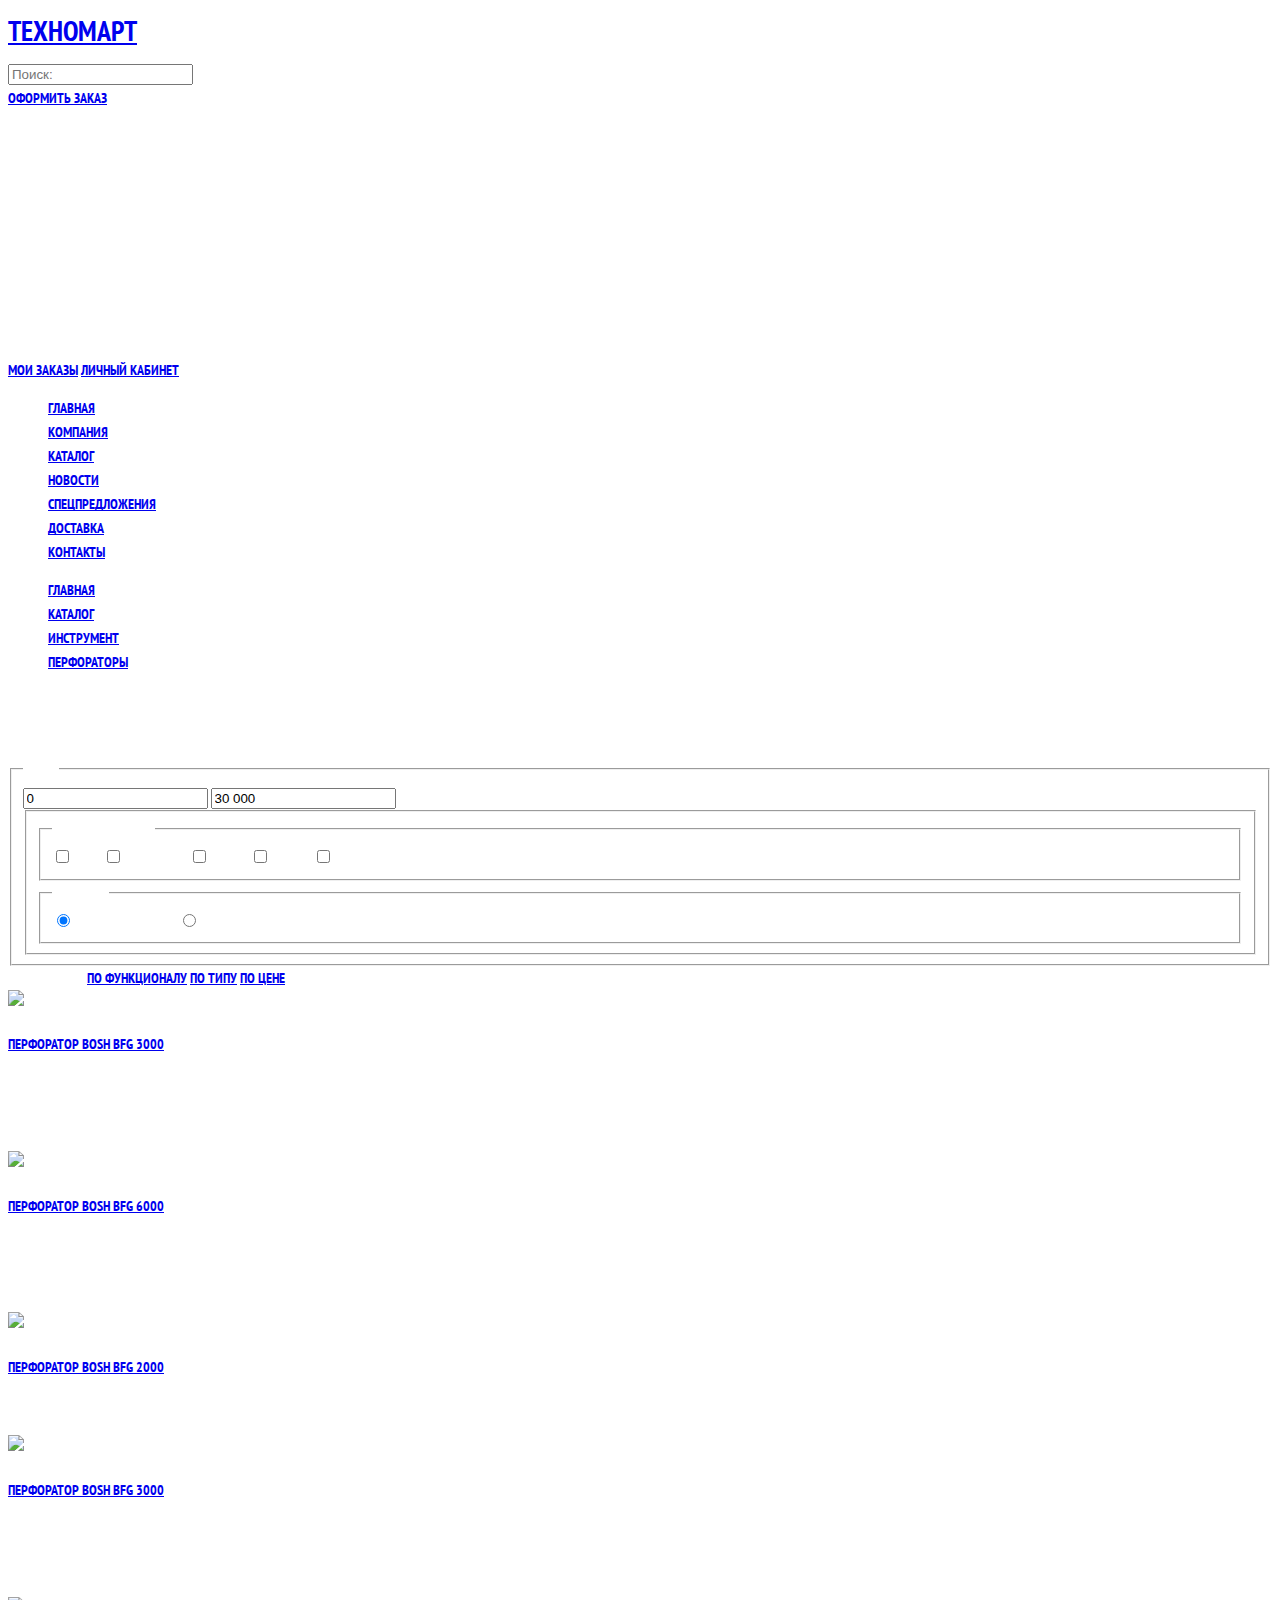
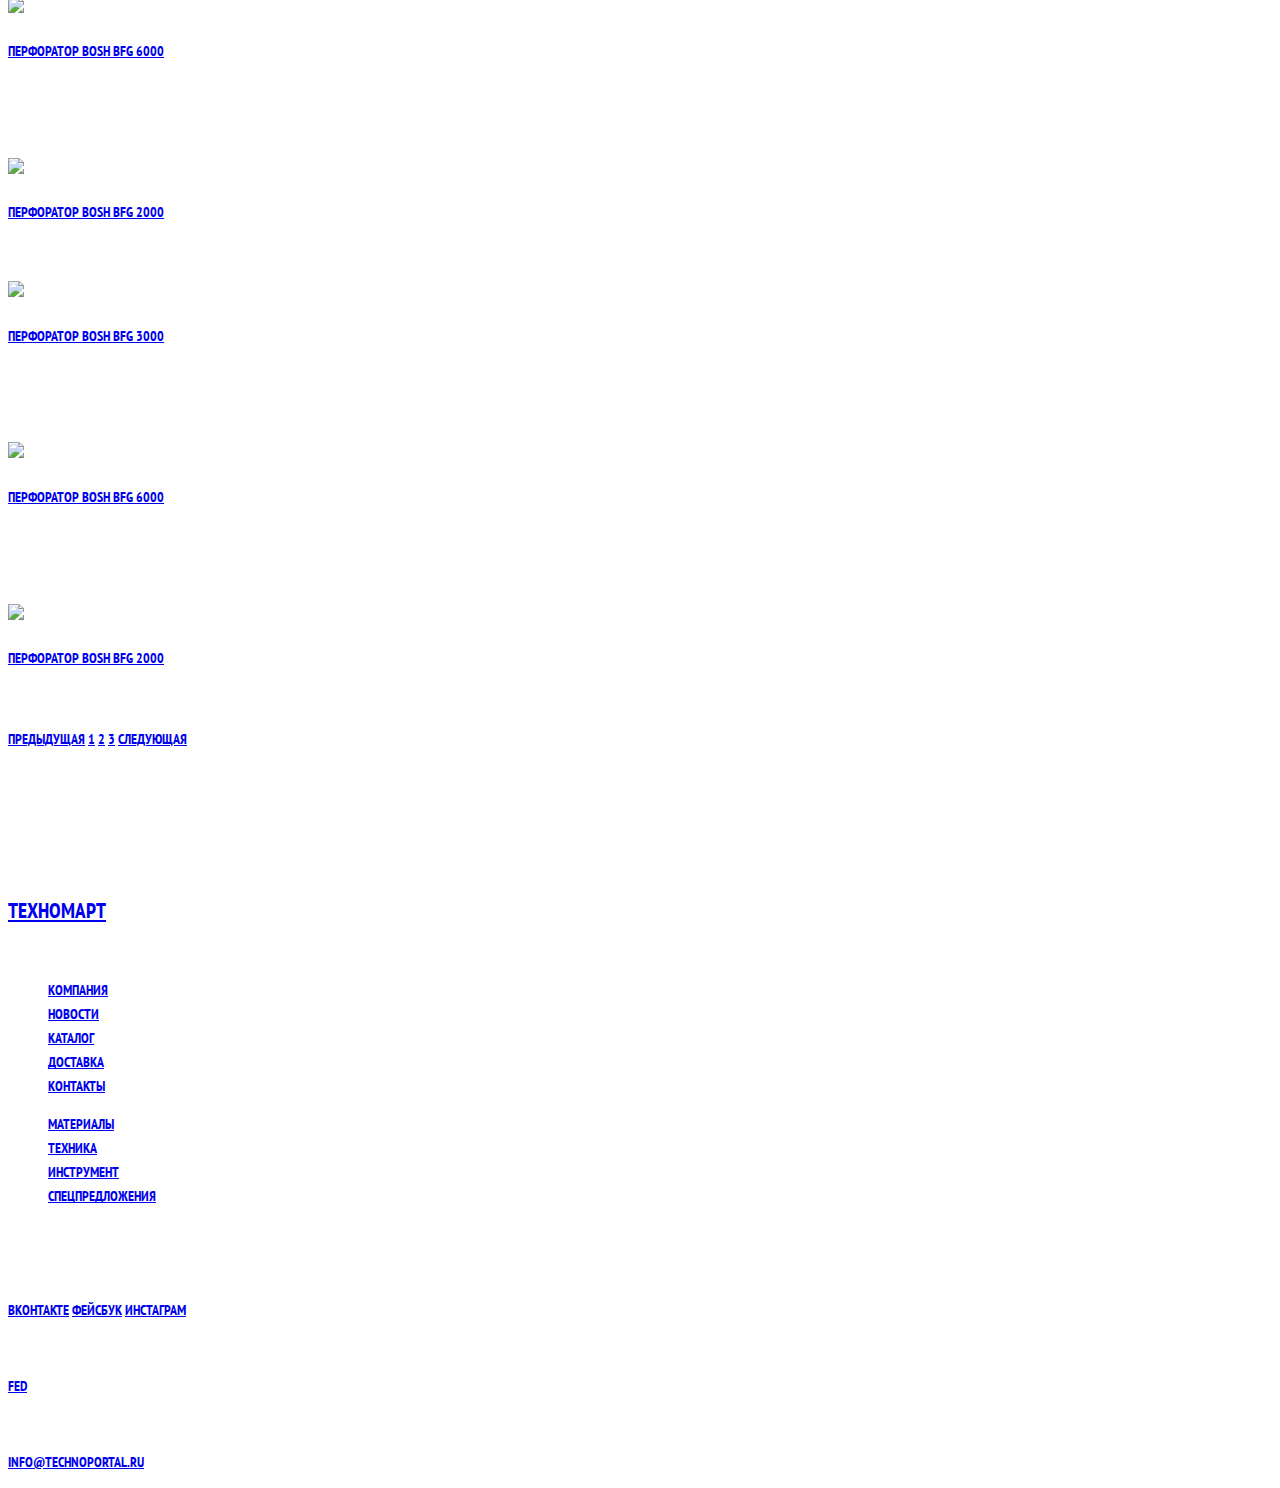
==== catalog.html @ 88693969 "личный проект" ====
<!DOCTYPE html>
<html lang="ru">
  <head>
    <meta charset="utf-8">
    <title>HTML Academy: Техномарт</title>
    <link rel="stylesheet" 
     href="https://fonts.googleapis.com/css?family=PT+Sans+Narrow:400,700&amp;subset=latin,cyrillic">
     <link rel="stylesheet" href="../css/style.css">
  </head>
  <body>
   <section class="action-menu">
           <div class="layout-wrapper clearfix">
       	       <h1 class="btn-technomart"><a href="index.html">Техномарт</a></h1>
               <form method="post" class="search" action="#" name="search">
                   <input type="text" placeholder="Поиск:" name="search-item" id="search-item"><label></label>
               </form>  
               <a class="order" href="#">Оформить заказ</a>  
               <p class="user-panel busket">Корзина:
                  <span class="number">0</span>
               </p>          
               <p class="user-panel bookmark">Закладки:
                  <span class="number">0</span>
               </p>
            </div>
   </section>
  <header class="top-header">
            <div class="layout-center-wrapper">
                <div class="action-contact-description clearfix">
                  <h2 class="description">Интернет-магазин строительных материалов и инструментов для ремонта</h2>
                    <div class="contact">
                        <p class="contact-tel">+7 (495) 555-05-55</p>
                        <p class="contact-adress">Москва, ул. Строителей, д.15</p>
                    </div>
                        <div class="user-panel-block">
                            <p class="account-menu-user-panel">Равшан Джамшутович<a href="#" class="account-menu-exit"></a></p>
                            <div class="account-menu-user-links">
                                <a href="#">Мои заказы</a>
                                <span class="point"></span>
                                <a href="#">Личный кабинет</a>
                            </div>
                        </div>                    
                </div>
                <nav class="main-menu">
                    <ul>
                        <li><a href="index.html">Главная</a></li>
                        <li><a href="#">Компания</a></li>
                        <li><a href="catalog.html">Каталог</a></li>
                        <li><a href="#">Новости</a></li>
                        <li><a href="#">Спецпредложения</a></li>
                        <li><a href="#">Доставка</a></li>
                        <li><a href="#">Контакты</a></li>
                    </ul>
                </nav>
            </div>
        </header>

<section class="catalog">
            <div class="layout-center-wrapper clearfix">
                <div class="page-title">
                   <ul class="breadcrumbs">
                        <li><a href="index.html">Главная</a></li>
                        <li><a href="catalog.html">Каталог</a></li>
                        <li><a href="#">Инструмент</a></li>
                        <li><a href="#">Перфораторы</a></li>
                    </ul> 
                    <h2 class="popular-title">Перфораторы</h2>
                </div>
            <div class="content clearfix">
                <div class="filter">
                <div class="filter-title">Фильтр:</div>
                <fieldset class="range-filter">
                            <legend>Цена:</legend>
                            <div class="checkbox-visible">
                                <div class="range-controls">
                                    <div class="scale">
                                        <div style="width:152px;" class="bar"></div>
                                    </div>
                                    <div class="toggle min-toggle"></div>
                                    <div class="toggle max-toggle"></div>
                                </div>
                                <div class="price-controls">
                                    <input class="min-price" type="text" value="0">
                                    <input class="max-price" type="text" value="30 000">
                                </div>
                            </div>
                <fieldset>
                <form method="post" class="form-filter" action="#" name="filter">
                            <fieldset class="range-filter">
                                <legend>Производители:</legend>
                                <div class="checkbox-visible">
                                    <input type="checkbox" class="checkbox" value="bosh" name="bosh" id="bosh"><label for="bosh">bosh</label>
                                    <input type="checkbox" class="checkbox" value="интерскол" name="interskol" id="interskol"><label for="interskol">интерскол</label>
                                    <input type="checkbox" class="checkbox" value="makita" name="makita" id="makita"><label for="makita">makita</label>
                                    <input type="checkbox" class="checkbox" value="dewalt" name="dewalt" id="dewalt"><label for="dewalt">dewalt</label>
                                    <input type="checkbox" class="checkbox" value="hitachi" name="hitachi" id="hitachi"><label for="hitachi">hitachi</label>
                                </div>
                            </fieldset>
                            <fieldset>
                                <legend>Питание:</legend>
                                <div class="checkbox-visible">
                                    <input type="radio" class="radio" value="аккумуляторные" name="power" id="battery" checked=""><label for="battery">аккумуляторные</label>
                                    <input type="radio" class="radio" value="сетевые" name="power" id="electric"><label for="electric">сетевые</label>
                                </div>
                            </fieldset>
                        </form>
                </div>

                <div class="sellers catalog-sellers">
                        <div class="catalog-sellers-title">сортировка: 
                            <a class="sort-down" href="#"></a>
                            <a class="sort-up sort-active" href="#"></a>
                            <a class="sort-type functional" href="#">по функционалу</a>
                            <a class="sort-type type" href="#">по типу</a>
                            <a class="sort-type price sort-type-action" href="#">по цене</a>
                        </div>
                        <div class="sellers">
                            <div class="sellers-item new">                                
                                <div class="item-foto">
                                    <img src="#" alt="Перфоратор BOSH BFG 3000" width="127" height="112">
                                </div>
                                <h4 class="item-title"><a href="#">Перфоратор BOSH BFG 3000</a></h4>
                                <p class="item-price item-price-old">22 500 р.</p>
                                <p class="item-price item-price-new">15 500 р.</p>
                            </div>
                            <div class="sellers-item">
                                <div class="item-foto">
                                    <img src="#" alt="Перфоратор BOSH BFG 6000" width="144" height="128">
                                </div>
                                <h4 class="item-title"><a href="#">Перфоратор BOSH BFG 6000</a></h4>
                                <p class="item-price item-price-old">30 500 р.</p>
                                <p class="item-price item-price-new">25 500 р.</p>
                            </div>
                            <div class="sellers-item">
                                <div class="item-foto">
                                    <img src="#" alt="Перфоратор BOSH BFG 2000" width="127" height="112">
                                </div>
                                <h4 class="item-title"><a href="#">Перфоратор BOSH BFG 2000</a></h4>
                                <p class="item-price item-price-old"></p>
                                <p class="item-price item-price-new">12 500 р.</p>
                            </div>
                            <div class="sellers-item">
                                <div class="item-foto">
                                    <img src="#" alt="Перфоратор BOSH BFG 3000" width="127" height="112">
                                </div>
                                <h4 class="item-title"><a href="#">Перфоратор BOSH BFG 3000</a></h4>
                                <p class="item-price item-price-old">22 500 р.</p>
                                <p class="item-price item-price-new">15 500 р.</p>
                            </div>
                            <div class="sellers-item new">
                                <div class="item-foto">
                                    <img src="#" alt="Перфоратор BOSH BFG 6000" width="144" height="128">
                                </div>
                                <h4 class="item-title"><a href="#">Перфоратор BOSH BFG 6000</a></h4>
                                <p class="item-price item-price-old">30 500 р.</p>
                                <p class="item-price item-price-new">25 500 р.</p>
                            </div>
                            <div class="sellers-item">
                                <div class="item-foto">
                                    <img src="#" alt="Перфоратор BOSH BFG 2000" width="127" height="112">
                                </div>
                                <h4 class="item-title"><a href="#">Перфоратор BOSH BFG 2000</a></h4>
                                <p class="item-price item-price-old"></p>
                                <p class="item-price item-price-new">12 500 р.</p>
                            </div>    
                            <div class="sellers-item">
                                <div class="item-foto">
                                    <img src="#" alt="Перфоратор BOSH BFG 3000" width="127" height="112">
                                </div>
                                <h4 class="item-title"><a href="#">Перфоратор BOSH BFG 3000</a></h4>
                                <p class="item-price item-price-old">22 500 р.</p>
                                <p class="item-price item-price-new">15 500 р.</p>
                            </div>
                            <div class="sellers-item">
                                <div class="item-foto">
                                    <img src="#" alt="Перфоратор BOSH BFG 6000" width="144" height="128">
                                </div>
                                <h4 class="item-title"><a href="#">Перфоратор BOSH BFG 6000</a></h4>
                                <p class="item-price item-price-old">30 500 р.</p>
                                <p class="item-price item-price-new">25 500 р.</p>
                            </div>
                            <div class="sellers-item new">
                                <div class="item-foto">
                                    <img src="#" alt="Перфоратор BOSH BFG 2000" width="127" height="112">
                                </div>
                                <h4 class="item-title"><a href="#">Перфоратор BOSH BFG 2000</a></h4>
                                <p class="item-price item-price-old"></p>
                                <p class="item-price item-price-new">12 500 р.</p>
                            </div>
                        </div>
                        <div class="paginator">
                            <a class="paginator-prev" href="#prev">Предыдущая</a>
                            <a href="#" class="current">1</a>
                            <a href="#">2</a>
                            <a href="#">3</a>
                            <a class="paginator-next" href="#next">Следующая</a>
                        </div>
                    </div>
                </div>
              </div>
      </section>                        
<section class="goods-description">
            <div class="layout-center-wrapper">
                <h2>Пара слов о перфораторах</h2>
                <p>Перфоратор — универсальный строительный инструмент. Предназначен для сверления и долбления отверстий в кирпиче, бетоне и камне. Существуют электромеханические и пневматические перфораторы. Современные модели могут выполнять функции дрели, шуруповерта и отбойного молотка. В ассортиментном ряду есть выбор «трехрежимников»: в одном устройстве будут совмещены отбойный молоток и ударная дрель.</p>
            </div>
        </section>
<section class="secondary-menu">
            <div class="layout-center-wrapper clearfix">
                <div class="contact">
                    <h2 class="btn-technomart"><a href="index.html">Техномарт</a></h2>
                    <p>г. Москва, ул. Строителей, 15 +7 (495) 555-05-55</p>
                </div>
                <nav class="menu-row">
                    <ul class="menu-row-top">
                        <li><a href="#">Компания</a></li>
                        <li><a href="#">Новости</a></li>
                        <li><a href="#">Каталог</a></li>
                        <li><a href="#">Доставка</a></li>
                        <li><a href="#">Контакты</a></li>
                    </ul>
                    <ul class="menu-row-bottom">
                        <li><a href="#">Материалы</a></li>
                        <li><a href="#">Техника</a></li>
                        <li><a href="#">Инструмент</a></li>
                        <li><a href="#">Спецпредложения</a></li>
                    </ul>
                </nav>
            </div>
        </section>
 <footer class="footer">
            <div class="layout-center-wrapper clearfix">
                <div class="copyright-left">
                    <p>2010-2013 Компания "Техномарт"</p>
                    <p>Все права защищены</p>
                </div>
                <div class="copyright-left social-button">
                    <a class="social-btn social-btn-vk" href="#">Вконтакте</a>
                    <a class="social-btn social-btn-fb" href="#">Фейсбук</a>
                    <a class="social-btn social-btn-inst" href="#">Инстаграм</a>
                </div>
                <div class="copyright-right">
                    <p>Дизайн сайта</p>
                    <p><a href="#">FED</a></p>
                </div>
                <div class="copyright-right">
                    <p>Обратная связь:</p>
                    <p><a href="mailto:info@technomart.ru">info@technoportal.ru</a></p>
                </div>
            </div>
        </footer>
         </body>
</html>
---- css/style.css ----
body {
	min-width: 960px;

	font-weight: 700;
	font-size: 14px;
	line-height: 24px;
	font-family: "PT Sans Narrow", "Arial", sans-serif;
	color: #ffffff;
	text-transform: uppercase;

	background: #000000 url("../img/white-background.png") ;

}
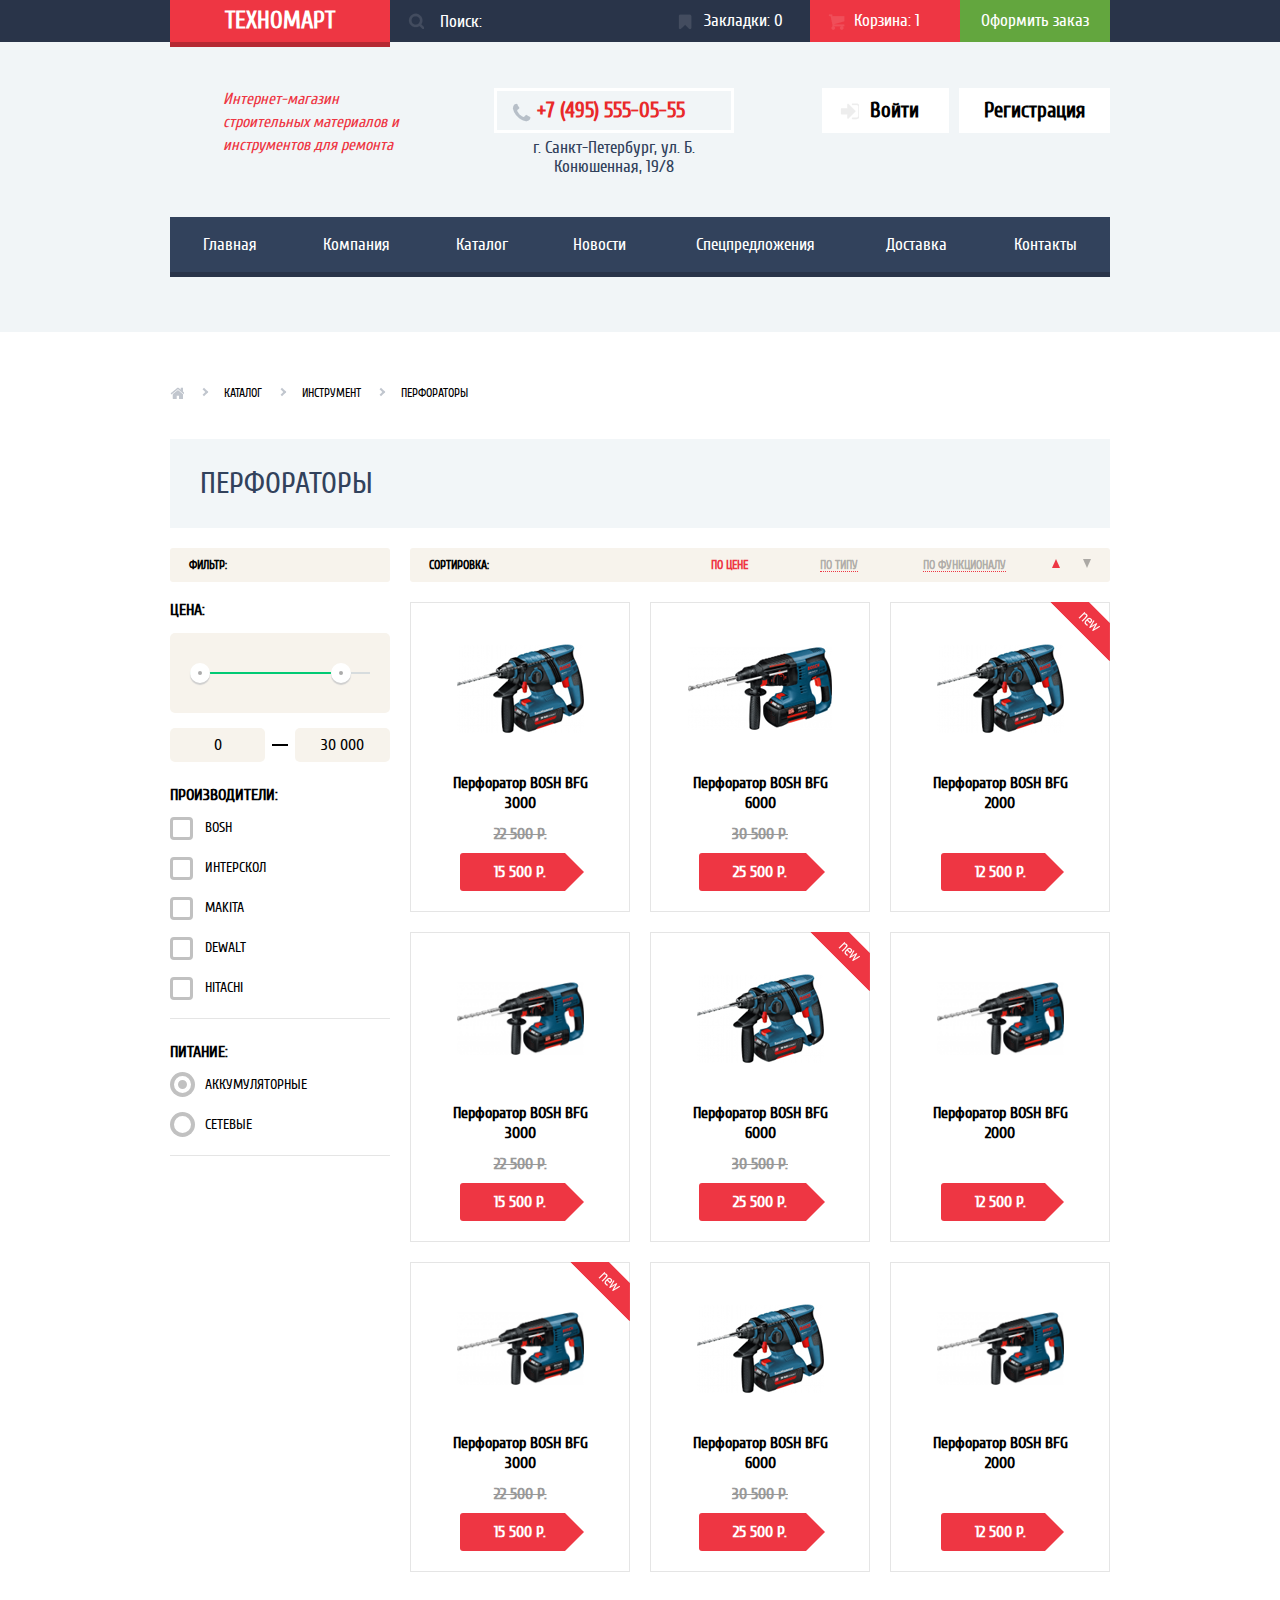
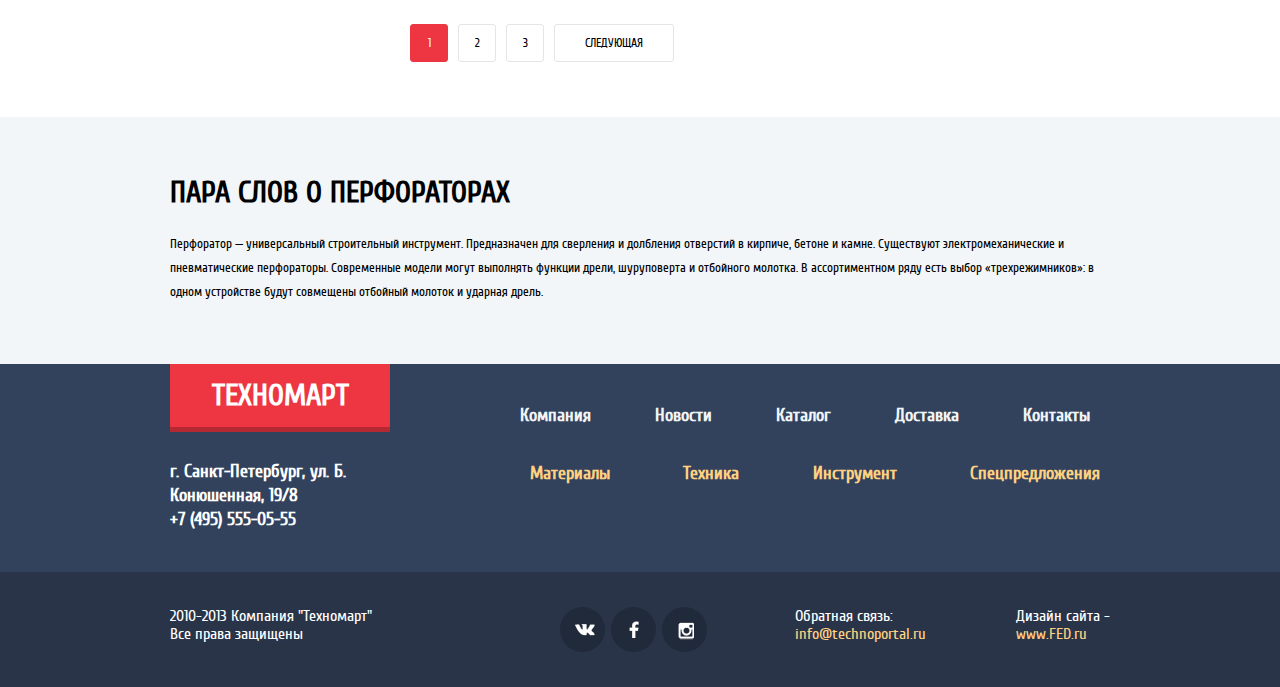
==== commit 387f10f9: "личный проект готов" ====
--- a/catalog.html
+++ b/catalog.html
@@ -5,18 +5,19 @@
     <title>HTML Academy: Техномарт</title>
     <link rel="stylesheet" 
      href="https://fonts.googleapis.com/css?family=PT+Sans+Narrow:400,700&amp;subset=latin,cyrillic">
-     <link rel="stylesheet" href="../css/style.css">
+     <link rel="stylesheet" href="fonts/stylesheet.css">
+     <link rel="stylesheet" href="css/style.css">
   </head>
   <body>
    <section class="action-menu">
-           <div class="layout-wrapper clearfix">
+           <div class="layout-center-wrapper clearfix">
        	       <h1 class="btn-technomart"><a href="index.html">Техномарт</a></h1>
                <form method="post" class="search" action="#" name="search">
                    <input type="text" placeholder="Поиск:" name="search-item" id="search-item"><label></label>
                </form>  
                <a class="order" href="#">Оформить заказ</a>  
-               <p class="user-panel busket">Корзина:
-                  <span class="number">0</span>
+               <p class="user-panel busket active">Корзина:
+                  <span class="number">1</span>
                </p>          
                <p class="user-panel bookmark">Закладки:
                   <span class="number">0</span>
@@ -29,16 +30,22 @@
                   <h2 class="description">Интернет-магазин строительных материалов и инструментов для ремонта</h2>
                     <div class="contact">
                         <p class="contact-tel">+7 (495) 555-05-55</p>
-                        <p class="contact-adress">Москва, ул. Строителей, д.15</p>
+                        <p class="contact-adress">г. Санкт-Петербург, ул. Б. Конюшенная, 19/8</p>
                     </div>
-                        <div class="user-panel-block">
+                        <div class="account-menu">
+                        <div class="enter-registr">
+                            <a class="account-menu-enter" href="#">Войти</a>
+                            <a class="account-menu-registration" href="#">Регистрация</a>
+                        </div>
+                        <div class="user-panel-block account-no-visible">
                             <p class="account-menu-user-panel">Равшан Джамшутович<a href="#" class="account-menu-exit"></a></p>
                             <div class="account-menu-user-links">
                                 <a href="#">Мои заказы</a>
                                 <span class="point"></span>
                                 <a href="#">Личный кабинет</a>
                             </div>
-                        </div>                    
+                        </div>                     
+                    </div>                    
                 </div>
                 <nav class="main-menu">
                     <ul>
@@ -69,7 +76,7 @@
                 <div class="filter">
                 <div class="filter-title">Фильтр:</div>
                 <fieldset class="range-filter">
-                            <legend>Цена:</legend>
+                            <div class="set">Цена:</div>
                             <div class="checkbox-visible">
                                 <div class="range-controls">
                                     <div class="scale">
@@ -86,7 +93,7 @@
                 <fieldset>
                 <form method="post" class="form-filter" action="#" name="filter">
                             <fieldset class="range-filter">
-                                <legend>Производители:</legend>
+                                <div class="set">Производители:</div>
                                 <div class="checkbox-visible">
                                     <input type="checkbox" class="checkbox" value="bosh" name="bosh" id="bosh"><label for="bosh">bosh</label>
                                     <input type="checkbox" class="checkbox" value="интерскол" name="interskol" id="interskol"><label for="interskol">интерскол</label>
@@ -96,7 +103,7 @@
                                 </div>
                             </fieldset>
                             <fieldset>
-                                <legend>Питание:</legend>
+                                <div class="set">Питание:</div>
                                 <div class="checkbox-visible">
                                     <input type="radio" class="radio" value="аккумуляторные" name="power" id="battery" checked=""><label for="battery">аккумуляторные</label>
                                     <input type="radio" class="radio" value="сетевые" name="power" id="electric"><label for="electric">сетевые</label>
@@ -114,73 +121,109 @@
                             <a class="sort-type price sort-type-action" href="#">по цене</a>
                         </div>
                         <div class="sellers">
-                            <div class="sellers-item new">                                
-                                <div class="item-foto">
-                                    <img src="#" alt="Перфоратор BOSH BFG 3000" width="127" height="112">
+                            <div class="sellers-item"> 
+                                <div class="actions">
+                                <a class="actions-buy">купить</a>
+                                <a class="actions-bookmark">в закладки</a>
+                                </div>                               
+                                <div class="item-foto">
+                                <img src="img/snippet3.png" alt="Перфоратор BOSH BFG 3000" width="127" height="112">
                                 </div>
                                 <h4 class="item-title"><a href="#">Перфоратор BOSH BFG 3000</a></h4>
                                 <p class="item-price item-price-old">22 500 р.</p>
                                 <p class="item-price item-price-new">15 500 р.</p>
                             </div>
                             <div class="sellers-item">
-                                <div class="item-foto">
-                                    <img src="#" alt="Перфоратор BOSH BFG 6000" width="144" height="128">
+                                <div class="actions">
+                                <a class="actions-buy">купить</a>
+                                <a class="actions-bookmark">в закладки</a>
+                                </div>
+                                <div class="item-foto">
+                                <img src="img/snippet2.png" alt="Перфоратор BOSH BFG 6000" width="144" height="128">
                                 </div>
                                 <h4 class="item-title"><a href="#">Перфоратор BOSH BFG 6000</a></h4>
                                 <p class="item-price item-price-old">30 500 р.</p>
                                 <p class="item-price item-price-new">25 500 р.</p>
                             </div>
-                            <div class="sellers-item">
-                                <div class="item-foto">
-                                    <img src="#" alt="Перфоратор BOSH BFG 2000" width="127" height="112">
+                            <div class="sellers-item new">
+                                <div class="actions">
+                                <a class="actions-buy">купить</a>
+                                <a class="actions-bookmark">в закладки</a>
+                                </div>
+                                <div class="item-foto">
+                                <img src="img/snippet3.png" alt="Перфоратор BOSH BFG 2000" width="127" height="112">
                                 </div>
                                 <h4 class="item-title"><a href="#">Перфоратор BOSH BFG 2000</a></h4>
                                 <p class="item-price item-price-old"></p>
                                 <p class="item-price item-price-new">12 500 р.</p>
                             </div>
                             <div class="sellers-item">
-                                <div class="item-foto">
-                                    <img src="#" alt="Перфоратор BOSH BFG 3000" width="127" height="112">
+                                <div class="actions">
+                                <a class="actions-buy">купить</a>
+                                <a class="actions-bookmark">в закладки</a>
+                                </div>
+                                <div class="item-foto">
+                                <img src="img/snippet2.png" alt="Перфоратор BOSH BFG 3000" width="127" height="112">
                                 </div>
                                 <h4 class="item-title"><a href="#">Перфоратор BOSH BFG 3000</a></h4>
                                 <p class="item-price item-price-old">22 500 р.</p>
                                 <p class="item-price item-price-new">15 500 р.</p>
                             </div>
                             <div class="sellers-item new">
-                                <div class="item-foto">
-                                    <img src="#" alt="Перфоратор BOSH BFG 6000" width="144" height="128">
+                                <div class="actions">
+                                <a class="actions-buy">купить</a>
+                                <a class="actions-bookmark">в закладки</a>
+                                </div>
+                                <div class="item-foto">
+                                <img src="img/snippet3.png" alt="Перфоратор BOSH BFG 6000" width="127" height="112">
                                 </div>
                                 <h4 class="item-title"><a href="#">Перфоратор BOSH BFG 6000</a></h4>
                                 <p class="item-price item-price-old">30 500 р.</p>
                                 <p class="item-price item-price-new">25 500 р.</p>
                             </div>
                             <div class="sellers-item">
-                                <div class="item-foto">
-                                    <img src="#" alt="Перфоратор BOSH BFG 2000" width="127" height="112">
+                                <div class="actions">
+                                <a class="actions-buy">купить</a>
+                                <a class="actions-bookmark">в закладки</a>
+                                </div>
+                                <div class="item-foto">
+                                <img src="img/snippet2.png" alt="Перфоратор BOSH BFG 2000" width="127" height="112">
                                 </div>
                                 <h4 class="item-title"><a href="#">Перфоратор BOSH BFG 2000</a></h4>
                                 <p class="item-price item-price-old"></p>
                                 <p class="item-price item-price-new">12 500 р.</p>
                             </div>    
-                            <div class="sellers-item">
-                                <div class="item-foto">
-                                    <img src="#" alt="Перфоратор BOSH BFG 3000" width="127" height="112">
+                            <div class="sellers-item new">
+                                <div class="actions">
+                                <a class="actions-buy">купить</a>
+                                <a class="actions-bookmark">в закладки</a>
+                                </div>
+                                <div class="item-foto">
+                                <img src="img/snippet2.png" alt="Перфоратор BOSH BFG 3000" width="127" height="112">
                                 </div>
                                 <h4 class="item-title"><a href="#">Перфоратор BOSH BFG 3000</a></h4>
                                 <p class="item-price item-price-old">22 500 р.</p>
                                 <p class="item-price item-price-new">15 500 р.</p>
                             </div>
                             <div class="sellers-item">
-                                <div class="item-foto">
-                                    <img src="#" alt="Перфоратор BOSH BFG 6000" width="144" height="128">
+                                <div class="actions">
+                                <a class="actions-buy">купить</a>
+                                <a class="actions-bookmark">в закладки</a>
+                                </div>
+                                <div class="item-foto">
+                                <img src="img/snippet3.png" alt="Перфоратор BOSH BFG 6000" width="127" height="112">
                                 </div>
                                 <h4 class="item-title"><a href="#">Перфоратор BOSH BFG 6000</a></h4>
                                 <p class="item-price item-price-old">30 500 р.</p>
                                 <p class="item-price item-price-new">25 500 р.</p>
                             </div>
-                            <div class="sellers-item new">
-                                <div class="item-foto">
-                                    <img src="#" alt="Перфоратор BOSH BFG 2000" width="127" height="112">
+                            <div class="sellers-item">
+                                <div class="actions">
+                                <a class="actions-buy">купить</a>
+                                <a class="actions-bookmark">в закладки</a>
+                                </div>
+                                <div class="item-foto">
+                                <img src="img/snippet2.png" alt="Перфоратор BOSH BFG 2000" width="127" height="112">
                                 </div>
                                 <h4 class="item-title"><a href="#">Перфоратор BOSH BFG 2000</a></h4>
                                 <p class="item-price item-price-old"></p>
@@ -208,13 +251,13 @@
             <div class="layout-center-wrapper clearfix">
                 <div class="contact">
                     <h2 class="btn-technomart"><a href="index.html">Техномарт</a></h2>
-                    <p>г. Москва, ул. Строителей, 15 +7 (495) 555-05-55</p>
+                    <p>г. Санкт-Петербург, ул. Б. Конюшенная, 19/8<br> +7 (495) 555-05-55</p>
                 </div>
                 <nav class="menu-row">
                     <ul class="menu-row-top">
                         <li><a href="#">Компания</a></li>
                         <li><a href="#">Новости</a></li>
-                        <li><a href="#">Каталог</a></li>
+                        <li><a href="catalog.html">Каталог</a></li>
                         <li><a href="#">Доставка</a></li>
                         <li><a href="#">Контакты</a></li>
                     </ul>
@@ -227,20 +270,20 @@
                 </nav>
             </div>
         </section>
- <footer class="footer">
+<footer class="footer">
             <div class="layout-center-wrapper clearfix">
                 <div class="copyright-left">
                     <p>2010-2013 Компания "Техномарт"</p>
                     <p>Все права защищены</p>
                 </div>
                 <div class="copyright-left social-button">
-                    <a class="social-btn social-btn-vk" href="#">Вконтакте</a>
-                    <a class="social-btn social-btn-fb" href="#">Фейсбук</a>
-                    <a class="social-btn social-btn-inst" href="#">Инстаграм</a>
+                    <a href="https://vk.com/dozera" class="btn-social btn-social-vk"></a>
+                    <a href="https://www.facebook.com/Dmitriy.Fedonin" class="btn-social btn-social-fb"></a>
+                    <a href="https://www.instagram.com/fed_black/" class="btn-social btn-social-inst"></a>
                 </div>
                 <div class="copyright-right">
-                    <p>Дизайн сайта</p>
-                    <p><a href="#">FED</a></p>
+                    <p>Дизайн сайта -</p>
+                    <p><a href="https://vk.com/dozera">www.FED.ru</a></p>
                 </div>
                 <div class="copyright-right">
                     <p>Обратная связь:</p>
@@ -248,5 +291,24 @@
                 </div>
             </div>
         </footer>
-         </body>
+        <script>
+        var enterBlock = document.querySelector(".enter-registr");
+        var link = document.querySelector(".account-menu-enter");
+        var userPanel = document.querySelector(".user-panel-block");
+        var close = userPanel.querySelector(".account-menu-exit");
+
+        link.addEventListener("click", function(event){
+          event.preventDefault();
+          enterBlock.classList.add("account-no-visible");
+          userPanel.classList.remove("account-no-visible");
+        });
+
+        close.addEventListener("click", function(event){
+          event.preventDefault();
+          enterBlock.classList.remove("account-no-visible");
+          userPanel.classList.add("account-no-visible");
+        });
+        
+        </script>
+    </body>
 </html>--- a/fonts/stylesheet.css
+++ b/fonts/stylesheet.css
@@ -0,0 +1,60 @@
+/* Generated by Font Squirrel (http://www.fontsquirrel.com) on November 14, 2015 */
+
+
+
+@font-face {
+    font-family: 'cuprumbold';
+    src: url('cuprum-bold-webfont.eot');
+    src: url('cuprum-bold-webfont.eot?#iefix') format('embedded-opentype'),
+         url('cuprum-bold-webfont.woff2') format('woff2'),
+         url('cuprum-bold-webfont.woff') format('woff'),
+         url('cuprum-bold-webfont.ttf') format('truetype');
+    font-weight: normal;
+    font-style: normal;
+
+}
+
+
+
+
+@font-face {
+    font-family: 'cuprumbold_italic';
+    src: url('cuprum-bolditalic-webfont.eot');
+    src: url('cuprum-bolditalic-webfont.eot?#iefix') format('embedded-opentype'),
+         url('cuprum-bolditalic-webfont.woff2') format('woff2'),
+         url('cuprum-bolditalic-webfont.woff') format('woff'),
+         url('cuprum-bolditalic-webfont.ttf') format('truetype');
+    font-weight: normal;
+    font-style: normal;
+
+}
+
+
+
+
+@font-face {
+    font-family: 'cuprumitalic';
+    src: url('cuprum-italic-webfont.eot');
+    src: url('cuprum-italic-webfont.eot?#iefix') format('embedded-opentype'),
+         url('cuprum-italic-webfont.woff2') format('woff2'),
+         url('cuprum-italic-webfont.woff') format('woff'),
+         url('cuprum-italic-webfont.ttf') format('truetype');
+    font-weight: normal;
+    font-style: normal;
+
+}
+
+
+
+
+@font-face {
+    font-family: 'cuprumregular';
+    src: url('cuprum-regular-webfont.eot');
+    src: url('cuprum-regular-webfont.eot?#iefix') format('embedded-opentype'),
+         url('cuprum-regular-webfont.woff2') format('woff2'),
+         url('cuprum-regular-webfont.woff') format('woff'),
+         url('cuprum-regular-webfont.ttf') format('truetype');
+    font-weight: normal;
+    font-style: normal;
+
+}--- a/css/style.css
+++ b/css/style.css
@@ -1,13 +1,1756 @@
+html,body, ul, li, main, footer, header, section, div, p, form, input, label, nav, h1, h2, h3, h4, h5, h6, fieldset {
+    margin: 0;
+    padding: 0;
+    font-family: 'cuprumregular', sans-serif;
+}
 body {
-	min-width: 960px;
+    min-width: 960px;
 
-	font-weight: 700;
-	font-size: 14px;
-	line-height: 24px;
-	font-family: "PT Sans Narrow", "Arial", sans-serif;
-	color: #ffffff;
-	text-transform: uppercase;
+}
+fieldset {
+    border: none;
+}
+a { text-decoration: none; }
+ul { list-style: none; }
+.point {
+    display: inline-block;
+    height: 4px;
+    width: 4px;
+    margin: 0 0 2px;
+    background: #ffd180;
+    border-radius: 50%;
+}
+.btn {
+    float: right;
+    padding: 12px 0;
+    background: #ee3643;
+    border-radius: 3px;
+    font: 14px/1 "cuprumregular", sans-serif;
+    color: #fff;
+    text-transform: uppercase;
+    text-align: center;
+    cursor: pointer;
+}
+.btn:hover { background: #ca2c37; }
+.btn:active { background: #ba2732; }
+.layout-center-wrapper {
+    width: 940px;
+    margin: 0 auto;
+    padding: 0 10px;
+    position: relative;
+}
+.clearfix::after {
+    content: "";
+    display: table;
+    clear: both;
+}
 
-	background: #000000 url("../img/white-background.png") ;
+ 
 
-}
+.contact-tel::before {
+    content: "";
+    width: 19px;
+    height: 19px;
+    margin: -8px 0 0; 
+    background: url("../img/.icon-phone.png") no-repeat;
+    position: absolute;
+    top: 50%;
+}
+.account-menu-enter::before {
+    content: "";
+    width: 19px;
+    height: 19px;
+    margin: -8px 0 0; 
+    background: url("../img/.icon-login.png") no-repeat;
+    position: absolute;
+    top: 50%;
+}
+.account-menu-user-panel::before {
+    content: "";
+    width: 19px;
+    height: 19px;
+    margin: -8px 0 0; 
+    background: url("../img/.icon-user.png") no-repeat;
+    position: absolute;
+    top: 50%;
+}
+    .action-menu {
+        background: #293449;
+        font: 17px/2.48 'cuprumregular', sans-serif;
+        color: #fff;
+    }
+    .btn-technomart {
+        width: 220px;
+        float: left;
+    }
+    .btn-technomart a {
+        display: block;
+        background: #ee3643;
+        box-shadow: 0 5px 0 0 #b52933;
+        font: 700 24px/1.75 'cuprumregular', sans-serif;
+        color: #fff;
+        text-transform: uppercase;
+        text-align: center;
+    }
+    .contact a {
+        margin: 0 0 33px;
+        font: 700 30px/2.12 'cuprumregular', sans-serif;
+    }
+    .btn-technomart a:hover {
+        background: #ca2c37;
+        box-shadow: 0 5px 0 0 #9a212a;
+    }
+    .btn-technomart a:active {
+        background: #ba2732;
+        box-shadow: 0 5px 0 0 #91242c;
+    }
+    .order {
+        width: 150px;
+        float: right;
+        background: #63a63e;
+        color: #fff;
+        text-align: center;
+    }
+    .order:hover { background: #5fbb2d; }
+    .order:active { background: #518534; }  
+    .user-panel {
+        width: 106px;
+        padding: 0 0 0 44px;
+        float: right;
+        position: relative;
+    }
+    .user-panel.active { background: #ee3643; }
+    .busket:hover, 
+    .bookmark:hover { cursor: pointer; }
+    .busket:active, 
+    .bookmark:active { background: #161d29; }
+    .busket::before,
+    .bookmark::before {
+        content: "";
+        margin: -7px 0 0;
+        position: absolute;
+        left: 18px;
+        top: 50%;
+        opacity: .4;
+    }
+    .busket::before {
+        background: url("../img/.icon-basket.png") no-repeat;
+        height: 18px;
+        width: 18px;
+    }
+    .bookmark::before {
+        background: url("../img/.icon-bookmark.png") no-repeat;
+        height: 19px;
+        width: 17px;
+    }
+    .busket:hover::before, 
+    .bookmark:hover::before { opacity: 1; }
+    .busket:active::before, 
+    .bookmark:active::before { opacity: .3; }
+        .search {
+            float: left;
+            height: 42px;
+            position: relative;
+        }
+        .search input {
+            height: 100%;
+            width: 220px;
+            padding: 0 0 0 50px;
+            background: none;
+            border: none;
+            position: relative;
+            font: 17px/1 'cuprumregular', sans-serif;
+            color: #000;
+            cursor: pointer;
+            z-index: 10;
+        }
+        .search label::before {
+            left: 18px;
+            opacity: .4;
+            z-index: 0;
+        }
+        .search label::before {
+            content: "";
+            width: 16px;
+            height: 16px;
+            margin: -8px 0 0; 
+            background: url("../img/.icon-search.png") no-repeat;
+            position: absolute;
+            top: 50%;
+}
+        .search input:hover~label::before {
+            opacity: 1;
+        }
+        .search input:focus {
+                background: #fff;
+                outline: none;
+                color: #000;
+        }
+        .search input:focus~label::before {
+            background-position: -17px 0;
+            opacity: 1;
+            z-index: 100;
+            cursor: pointer;
+        }
+        .search input::-webkit-input-placeholder { color: #fff; }
+        .search input::-moz-placeholder { color: #fff; }
+        .search input:-moz-placeholder { color: #fff; }
+        .search input:-ms-input-placeholder { color: #fff; }
+        .search input:focus::-webkit-input-placeholder { color:#000; }
+        .search input:focus::-moz-placeholder { color:#000; }
+        .search input:focus:-moz-placeholder { color:#000; }
+        .search input:focus:-ms-input-placeholder { color:#000; }
+    .top-header {
+        padding: 46px 0 60px 0;
+        background: #f1f5f7;
+    }
+    .action-contact-description {
+        margin: 0 0 40px;
+    }
+        .top-header .description {
+            width: 195px;
+            margin: 0 10px 0 0;
+            padding: 0 66px 0 53px;
+            float: left;
+            font: italic normal 16px/1.44 'cuprumregular', sans-serif;
+            color: #ee3643;
+        }
+        .top-header .contact {
+            width: 240px;
+            float: left;
+        }
+        .contact-tel {
+            margin: 0 0 5px;
+            padding: 0 0 0 40px;
+            border: 3px solid #fff;
+            position: relative;
+            font: bold 21px/1.86 'cuprumregular', sans-serif;
+            color: #e9292a;
+        }
+        .contact-tel::before {
+            left: 15px;
+        }
+        .contact-adress {
+            font: 17px/1.13 'cuprumregular', sans-serif;
+            color: #32425c;
+            text-align: center;
+        }
+        .account-menu {
+            max-width: 380px;
+            float: right;
+            font-size: 0;
+        }
+        .account-menu-registration,
+        .account-menu-enter,
+        .account-menu-user-panel {
+            font: bold 21px/2.14 'cuprumregular', sans-serif;
+            color: #000;
+            background: #fff;
+            position: relative;
+        }
+        .account-menu-registration {
+            display: inline-block;
+            margin: 0 0 0 10px;
+            padding: 0 25px;
+        }
+        .account-menu-enter {
+            display: inline-block;
+            padding: 0 30px 0 48px;
+        }
+        .account-menu-enter::before {
+            left: 18px;
+            opacity: .3;
+        }
+        .account-menu-registration:hover, 
+        .account-menu-enter:hover { color: #ee3643; }
+        .account-menu-enter:hover::before { opacity: 1; }
+        .account-menu-registration:active,
+        .account-menu-enter:active { color: rgba(0, 0, 0, 0.3); }
+        .account-menu-enter:active::before { opacity: .3; }
+            .account-menu-user-panel {
+                display: inline-block;
+                padding: 0 48px;
+                margin: 0 0 5px;
+            }
+            .account-menu-user-panel::before {
+                left: 18px;
+            }
+            .account-menu-exit {
+                width: 20px;
+                height: 16px;
+                margin: -8px 0 0;
+                background: url("../img/.icon-login.png") no-repeat;
+                position: absolute;
+                top: 50%;
+                right: 14px;
+                opacity: .3;
+            }
+            .account-menu-exit:hover { opacity: 1; }
+            .account-menu-exit:active,
+            .account-menu-exit:active+span { opacity: .3; }
+            .account-menu-user-links {
+                padding: 0 0 0 20px;
+            }
+            .account-menu-user-links a {
+                background: none;
+                font: 16px/1.13 'cuprumregular', sans-serif;
+                color: #32425c;
+                text-decoration: underline;
+            }
+            .account-menu-user-links a:hover { color: #ee3643; }
+            .account-menu-user-links a:active {
+                color: #32425c;
+                opacity: .3;
+            }
+            .account-menu-user-links .point {
+                margin: 0 15px 2px;
+                background: #32425c;
+            }
+            .user-panel-block {
+                display: block;
+            }
+            .account-no-visible { display: none; }
+            .main-menu ul {
+                display: table;
+                width: 100%;
+                background: #32425c;
+            }
+            .main-menu li {
+                display: table-cell;
+            }
+            .main-menu a {
+                display: block;
+                font: 17px/3.24 'cuprumregular', sans-serif;
+                color: #fff;
+                text-align: center;
+                padding: 0 25px;
+                box-shadow: 0 5px 0 0 #293449;
+            }
+            .main-menu a:hover { background: #293449; }
+            .main-menu a:active {
+                background: #1d2739;
+                box-shadow: 0 5px 0 0 #1d2739;
+                color: rgba(255, 255, 255, 0.3);
+            }
+    .catalog {
+        padding: 55px 0;
+        color: #fff;
+    }
+        .service-name {
+            width: 275px;
+            height: 76px;
+            margin: 0 0 20px 20px;
+            padding: 25px 0 22px 25px;
+            float: right;
+            position: relative;
+        }
+        .new::after {
+            content: "";
+            position: absolute;
+            width: 60px;
+            height: 59px;
+            top: 0;
+            right: 0;
+            background: url("../img/flag-new.png") no-repeat 0;
+            z-index: 1000;
+        }
+        .sellers-item.new::after {
+            top: -1px;
+            right: -1px;
+        }
+    
+            .service-name.technics { background: #cc79d1; }
+            .service-name.technics::before {
+                content: "";
+                margin: -31px 0 0;
+                position: absolute;
+                right: 30px;
+                height: 62px;
+                width: 78px;
+                background-position: 1px 0;
+                background: url("../img/layer-3.png") no-repeat;
+                top: 50%;
+            }
+            .service-name.tool { background: #4aafde; }
+            .service-name.tool::before {
+                content: "";
+                margin: -31px 0 0;
+                position: absolute;
+                right: 30px;
+                height: 61px;
+                width: 75px;
+                background-position: -45px 0;
+                background: url("../img/layer-2.png") no-repeat;
+                top: 50%;
+            }
+            .service-name.materials {
+                background: #f6b22d;
+                margin-left: 0;
+            }
+            .service-name.materials::before {
+                content: "";
+                margin: -31px 0 0;
+                position: absolute;
+                right: 30px;
+                height: 65px;
+                width: 44px;
+                background: url("../img/layer-1.png") no-repeat;
+                top: 50%;
+            }   
+            .service-name.sale { background: #85d179; }
+            .service-name.sale::before {
+                content: "";
+                margin: -31px 0 0;
+                position: absolute;
+                right: 30px;
+                height: 72px;
+                width: 59px;
+                background-position: -200px 0;
+                background: url("../img/layer-4.png") no-repeat;
+                top: 50%;
+            }   
+            .service-name.delivery { background: #f6b22d; }
+            .service-name.delivery::before {
+                content: "";
+                margin: -31px 0 0;
+                position: absolute;
+                right: 30px;
+                height: 63px;
+                width: 78px;
+                background-position: -260px 0;
+                background: url("../img/layer-5.png") no-repeat;
+                top: 50%;
+            }  
+
+
+
+        .slider {
+            width: 620px;
+            height: 266px;
+            float: left;
+            position: relative;
+            overflow: hidden;
+        }
+            .slider input { display: none; }
+            .slider-controls-buttons {
+                width: 160px;
+                height: 10px;
+                margin: 0 0 0 -80px;
+                position: absolute;
+                bottom: 36px;
+                left: 50%;
+                z-index: 1000;
+                text-align: center;
+                font-size: 0;
+            }
+            .slider-controls-buttons label {
+                display: inline-block;
+                width: 6px;
+                height: 6px;
+                margin: 0 5px;
+                background: #fff;
+                border: 2px solid #fff;
+                border-radius: 50%;
+                vertical-align: top;
+                cursor: pointer;
+            }
+            .slider #drill:checked~.slider-controls-buttons label[for="drill"], 
+            .slider #perforator:checked~.slider-controls-buttons label[for="perforator"] { background: #ee3643; }
+            .slider #perforator:checked~.slides { left: -620px; }
+            .slider #drill:checked~.slides { left: 0; }
+            .slider #drill:checked~.slider-controls-arrows label[for="drill"]::after,
+            .slider #perforator:checked~.slider-controls-arrows label[for="perforator"]::after { 
+                opacity: 0;
+                cursor: default;
+            }
+            .slider-controls-arrows {
+                height: 100%;
+                position: relative;
+            }
+                .slider-prev::after, 
+                .slider-next::after {
+                    display: block;
+                    content: "";
+                    height: 25px;
+                    width: 25px;
+                    margin: -15px 0 0;
+                    border-right: 5px solid #fff;
+                    border-bottom: 5px solid #fff;
+                    border-radius: 5px;
+                    position: absolute;
+                    right: 27px;
+                    top: 50%;
+                    z-index: 1000;
+                    -moz-transform: rotate(-45deg);
+                    -ms-transform: rotate(-45deg);
+                    -webkit-transform: rotate(-45deg);
+                    -o-transform: rotate(-45deg);
+                    transform: rotate(-45deg);
+                    cursor: pointer;
+                }
+                .slider-prev::after {
+                    -moz-transform: rotate(135deg);
+                    -ms-transform: rotate(135deg);
+                    -webkit-transform: rotate(135deg);
+                    -o-transform: rotate(135deg);
+                    transform: rotate(135deg);
+                    left: 27px;
+                }
+                .slider-prev:hover::after, 
+                .slider-next:hover::after { box-shadow: 2px 2px 2px 0 #fff; }
+                .slider-prev:active::after, 
+                .slider-next:active::after { 
+                    border-color: #ee3643;
+                    box-shadow: 2px 2px 2px 0 #ee3643;
+                }
+                .slides {
+                    width: 200%;
+                    height: 100%;
+                    position: absolute;
+                    top: 0;
+                    left: 0;
+                }
+                .slide {
+                    float: left;
+                    height: 100%;
+                    width: 620px;
+                    position: relative;
+                }
+                .perforator {
+                    background: url("../img/slide-2.jpg") no-repeat;
+                }
+                .drill {
+                    background: url("../img/slide-1.jpg") no-repeat;
+                }
+                .slide-text {
+                    width: 260px;
+                    padding: 15px 24px;
+                    color: #fff;
+                }
+                .slide-title {
+                    font: bold 36px/1.1 'cuprumregular', sans-serif;
+                    text-transform: uppercase;
+                }
+                .slide-text p {
+                    font: 18px/1.33 'cuprumregular', sans-serif;
+                }
+        .open-catalog {
+            width: 195px;
+            position: absolute;
+            bottom: 22px;
+            left: 25px;
+        }
+        .service-title {
+            font: bold 24px/1 'cuprumregular', sans-serif;
+        }
+        .service-description {
+            display: inline-block;
+            width: 135px;
+            margin: 15px 0 0;
+            background: rgba(0, 0, 0, 0.1);
+            border-radius: 3px;
+            font: 14px/2.71 'cuprumregular', sans-serif;
+            text-transform: uppercase;
+            text-align: center;
+        }
+        .service-description:hover {
+            background: rgba(0, 0, 0, 0.2);
+            cursor: pointer;
+        }
+        .service-description:active {
+            background: rgba(0, 0, 0, 0.3);
+        }
+    .popular-title {
+        margin: 0 0 20px;
+        padding: 25px 24px 25px 30px;
+        background: #f7f3ec;
+        font: 30px/1.3 'cuprumregular', sans-serif;
+        text-transform: uppercase;
+        color: #32425c;
+    }
+    .popular-title .btn { 
+        width: 250px;
+    }
+    .sellers, 
+    .manufacturers {
+        font-size: 0;
+        margin: 0 0 0 -20px
+    }
+        .sellers-item {
+            display: inline-block;
+            width: 218px;
+            margin: 0 0 20px 20px;
+            padding: 0 0 20px;
+            background: #fff;
+            border: 1px solid #e5e5e5;
+            position: relative;
+            font: 600 16px/1.25 'cuprumregular', sans-serif;
+            text-align: center;
+        }
+        .sellers-item:hover { box-shadow: 0 7px 25px 0 rgba(41, 52, 73, 0.5); }
+        .sellers-item:hover .actions { display: block; }
+        .item-title {
+            padding: 0 25px;
+            margin: 0 0 2px;
+            font-weight: 600;
+        }
+        .item-title a {
+            color: #000;
+        }
+        .item-title a:hover,
+        .item-title a:active{
+            color: #ee3643;
+        }
+        .item-price {
+            min-height: 38px;
+            line-height: 38px;
+            text-transform: uppercase;
+        }
+        .item-price-old {
+            color: #999;
+            text-decoration: line-through;
+        }
+        .item-price-new {
+            display: inline-block;
+            padding: 0 34px;
+            background: #ee3643;
+            border-bottom-left-radius: 3px;
+            border-top-left-radius: 3px;
+            position: relative;
+            z-index: 0;
+            color: #fff;
+        }
+        .item-price-new::after {
+            content: "";
+            border-style: solid;
+            border-width: 19px 0 19px 19px;
+            border-color: #fff #fff #fff #ee3643;
+            position: absolute;
+            z-index: 5;
+            right: -4px;
+        }
+            .item-foto { line-height: 170px; }
+            .actions {
+                display: none;
+                width: 218px;
+                height: 88px;
+                padding: 40px 0;
+                background: rgba(255,255,255, .8);
+                position: absolute;
+                top: 0;
+                left: 0;
+                z-index: 10;
+            }
+            .actions-buy,
+            .actions-bookmark {
+                display: block;
+                width: 135px;
+                margin: 0 auto 7px;
+                padding: 7px 0;
+                border: 3px solid #63a63e;
+                border-bottom-color: #367315;
+                border-radius: 3px;
+                position: relative;
+                font: 14px/1.29 'cuprumregular', sans-serif;
+                color: #fff;
+                text-decoration: none;
+                text-transform: uppercase;
+                cursor: pointer;
+            }
+            .actions-bookmark {
+                color: #32425c;
+                background: #fff;
+                border-bottom-color: #63a63e;
+            }
+            .actions-buy { background: #63a63e; }
+            .actions-bookmark:hover { border: 3px solid #32425c; }
+            .actions-bookmark:active {
+                border: 3px solid #32425c;
+                opacity: .3;
+            }
+            .actions-buy:hover {
+                background: #5fbb2d;
+                border: 3px solid #5fbb2d;
+                border-bottom-color: #367315; 
+            }
+            .actions-buy:active {
+                background: #518534;
+                border: 3px solid #518534;
+                color: rgba(255, 255, 255, 0.3);
+            }
+            .actions-buy::before {
+                content: "";
+                height: 13px;
+                width: 16px;
+                margin: -8px 0 0;
+                background: url("img/icon-image.png") no-repeat -47px 0;
+                position: absolute;
+                left: 14px;
+                top: 50%;
+                opacity: .2;
+            }
+            .actions-buy:hover::before { opacity: 1; }
+            .actions-buy:active::before { opacity: .2; }
+            .manufacturer-logo {
+                display: inline-block;
+                width: 218px;
+                margin: 0 0 20px 20px;
+                background: #fff;
+                border: 1px solid #e5e5e5;
+                line-height: 143px;
+                vertical-align: top;
+                text-align: center;
+            }
+            .manufacturer-logo:hover { box-shadow: 0 7px 25px 0 rgba(41, 52, 73, 0.5); }
+            .manufacturer-logo:active { box-shadow: 0 4px 10px 0 rgba(41, 52, 73, 0.5); }
+            .item-foto img,
+            .manufacturer-logo img { 
+                vertical-align: middle;
+                max-width: 100%;
+            }
+    .service {
+        background: #f2f6f8;
+        padding: 50px 0 0;
+    }
+        .service h2, 
+        .about-us h2,
+        .goods-description h2{
+            margin: 0 0 25px;
+            font: bold 30px/1 'cuprumregular', sans-serif;
+            color: #000;
+            text-transform: uppercase;
+        }
+        .service p {
+            width: 460px;
+            margin: 0 0 50px;
+            font: 14px/1.85 'cuprumregular', sans-serif;
+        }
+        .service-index input { display: none; } 
+        .service-control {
+            float: left;
+            position: relative;
+        }
+        .service-control::after {
+            content: "";
+            height: 272px;
+            width: 10px;
+            margin: -136px 0 0;
+            background: url("../img/icon-image.png") -200px 0;
+            position: absolute;
+            top: 50%;
+            right: 0px;
+        }
+        .service-control label {
+            display: block;
+            width: 218px;
+            padding: 0 0 0 22px;
+            border-top: #405069 solid 1px;
+            border-bottom: #293449 solid 1px;
+            background: #32425c;
+            font: bold 21px/2.81 'cuprumregular', sans-serif;
+            color: #fff;
+            cursor: pointer;
+        }
+        .service-control label:hover,
+        .service-control label:active { background: #293449; }
+        #delivery:checked~.service-control label[for="delivery"],
+        #garantee:checked~.service-control label[for="garantee"],
+        #credit:checked~.service-control label[for="credit"] {
+            background: #fff;
+            border-color: #fff;
+            color: #32425c;
+        }
+        .service-info {
+            display: none;
+            width: 620px;
+            height: 285px;
+            margin: 0 0 0 80px;
+            float: left;
+            position: relative;
+        }
+        .service-info.delivery::after {
+            content: "";
+            background: url("../img/sm-1.png") no-repeat;
+            width: 468px;
+            height: 261px;
+            top: 25px;
+            position: absolute;
+            right: 0;
+            top: 0;
+        }
+        .service-info.garantee::after {
+            content: "";
+            background: url("../img/sm-2.png") no-repeat;
+            width: 389px;
+            height: 283px;
+            top: 25px;
+            position: absolute;
+            right: 0;
+            top: 0;
+        }
+        .service-info.credit::after {
+            content: "";
+            background: url("../img/sm-3.png") no-repeat;
+            width: 465px;
+            height: 285px;
+            top: 25px;
+            position: absolute;
+            right: 0;
+            top: 0;
+        }
+        .service-info-title {
+            margin: 0 0 30px;
+            font: normal 36px/1 'cuprumregular', sans-serif;
+            color: #32425c;
+            text-transform: uppercase;
+        }
+        .service-info p {
+            width: 350px;
+            margin: 0;
+        }
+        .service .btn {
+            width: 195px;
+            float: left;
+            margin: 20px 0 0;
+        }
+        #delivery:checked~.service-info.delivery,
+        #garantee:checked~.service-info.garantee,
+        #credit:checked~.service-info.credit { display: block; }
+    .map-shadow {
+        position: relative;
+    }
+    .about-us {
+        padding: 75px 0;
+        background: #fff;
+        position: relative;
+        z-index: 10;
+    }
+        .left-column {
+            float: left;
+            width: 550px;
+            margin: 0 90px 0 0;
+        }
+        .quotes::after {
+            content: "\00BB";
+        }
+        .quotes::before {
+            content: "\00AB";
+        }
+        .left-column li {
+            margin: 0 0 24px;
+            padding: 0 0 0 35px;
+            font: bold 18px/1.2 'cuprumregular', sans-serif;
+            position: relative;
+        }
+        .left-column li::before {
+            content: "";
+            width: 25px;
+            border-bottom: 2px #fb565a solid;
+            position: absolute;
+            left: 0;
+            top: 8px;
+        }
+        .right-column {
+            float: right;
+            width: 300px;
+        }
+        .about-us p {
+            margin: 0 0 30px;
+            font: 14px/1.85 'cuprumregular', sans-serif;
+        }
+        .about-company {
+            float: left;
+            width: 220px;
+        }
+        .right-column .btn {
+            width: 100%;
+            text-align: center;
+        }
+        .map {
+            margin: 40px 0;
+            cursor: pointer;
+            font-size: 0;
+        }
+        .map-img {
+            max-width: 100%;
+        }
+        .modal-content-map {
+            width: 940px;
+            height: 446px;
+            margin: -223px 0 0 -470px;
+            background: #fff;
+            box-shadow: 0 0 16px 2px rgba(35,31,32, .5);
+            position: absolute;
+            left: 50%;
+            top: 50%;
+            z-index: -1;
+        }
+        .map-show {
+            z-index: 100;
+        }
+        #map-canvas {
+            width: 100%;
+            height: 100%;
+        }
+/* Форма отправки письма*/            
+    .write-us-form {
+        display: none;
+        width: 460px;
+        margin: 0 0 0 -310px;
+        padding: 25px 80px 0;
+        background: #fff;
+        border-top: 7px solid #ee3643;
+        box-shadow: 0 20px 40px 0 rgba(0,1,1,.75);
+        position: absolute;
+        top: 130px;
+        left: 50%;
+        z-index: 1000;
+        overflow: hidden;
+    }
+        .write-us-close {
+            display: inline-block;
+            width: 21px;
+            height: 21px;
+            position: absolute;
+            top: 16px;
+            right: 9px;
+            z-index: 1000;
+            font-size: 0;
+        }
+        .write-us-close::after,
+        .write-us-close::before {
+            content: "";
+            width: 28px;
+            height: 6px;
+            margin: -3px 0 0 -14px;
+            background: #ee3643;
+            position: absolute;
+            top: 50%;
+            left: 50%;
+        }
+        .write-us-close::after {
+            -webkit-transform: rotate(45deg);
+            -moz-transform: rotate(45deg);
+            -ms-transform: rotate(45deg);
+            -o-transform: rotate(45deg);
+            transform: rotate(45deg);
+        }
+        .write-us-close::before {
+            webkit-transform: rotate(-45deg);
+            -moz-transform: rotate(-45deg);
+            -ms-transform: rotate(-45deg);
+            -o-transform: rotate(-45deg);
+            transform: rotate(-45deg);
+        }
+        .write-us-close:hover::after,
+        .write-us-close:hover::before {
+            background: #ca2c37;
+        }
+        .write-us-close:active::after,
+        .write-us-close:active::before {
+            background: #ba2732;
+        }
+        .write-us-form fieldset {
+            margin: 20px 0 0;
+            padding: 0;
+            border: none;
+            font-size: 0;
+        }
+        .write-us-form label {
+            display: block;
+            margin: 0 0 10px;
+            font: 700 18px/1 'cuprumregular', sans-serif;
+        }
+            .write-us-form .name,
+            .write-us-form .email {
+                width: 220px;
+                margin: 0 20px 20px 0;
+                float: left;
+            }
+            .write-us-form .input-buttons {
+                background: #f1f1f1;
+                padding: 37px 9999px;
+                margin: 0 -9999px;
+            }
+            .write-us-form .email { margin: 0; }
+            .write-us-form .free-text { 
+                clear: both;
+                margin: 0 0 37px 0;
+            }
+            .write-us-form [type="text"],
+            .write-us-form [type="email"],
+            .write-us-form textarea {
+                width: 100%;
+                padding: 8px 15px;
+                box-sizing: border-box;
+                border: 2px solid #d7dcde;
+                border-radius: 3px;
+                outline: none; 
+                font: 400 13px/1.38 'cuprumregular', sans-serif;
+                color: #999;
+            }
+            .write-us-form textarea {
+                height: 115px; 
+            }
+            .write-us-form [type="text"]:hover,
+            .write-us-form [type="email"]:hover,
+            .write-us-form textarea:hover { border: 2px solid #a2a9ac; }
+            .write-us-form [type="text"]:focus,
+            .write-us-form [type="email"]:focus,
+            .write-us-form textarea:focus { border: 2px solid #56bffb; }
+            .input-buttons input {
+                width: 220px;
+                margin: 0 20px 0 0;
+                border: none;
+                outline: none;
+                border-radius: 3px;
+                float: left;
+                font: 14px/2.7 'cuprumregular', sans-serif;
+                text-transform: uppercase;
+                cursor: pointer;
+                text-align: center;
+            }
+            .input-buttons [type="submit"] {
+                background: #ee3643;
+                color: #fff;
+            }
+            .input-buttons [type="reset"] {
+                margin: 0;
+                background: #fff;
+                color: #000;
+            }
+            .input-buttons [type="submit"]:hover { background: #ca2c37; }
+            .input-buttons [type="submit"]:active { background: #ba2732; }
+            .input-buttons [type="reset"]:hover { background: #e5e5e5; }
+            .input-buttons [type="reset"]:active { background: #d5d5d5; }
+            .write-us-form input::-webkit-input-placeholder,
+            .write-us-form textarea::-webkit-input-placeholder  { color: #999; }
+            .write-us-form input::-moz-placeholder,
+            .write-us-form textarea::-moz-placeholder { color: #999; }
+            .write-us-form input:-moz-placeholder,
+            .write-us-form textarea:-moz-placeholder { color: #999; }
+            .write-us-form input:-ms-input-placeholder,
+            .write-us-form textarea:-ms-input-placeholder { color: #999; }
+    .secondary-menu {
+        padding: 0 0 40px;
+        background: #32425c;
+        font: bold 18px/1.33 'cuprumregular', sans-serif;
+        color: #fff;
+    }
+        .contact {
+            width: 220px;
+            float: left;
+        }
+        
+        .menu-row { 
+            padding: 30px 0 0;
+            float: right;
+        }
+        .menu-row a:hover { text-decoration: underline; }
+        .menu-row a:active { opacity: .3; }
+        .menu-row ul {
+            width: 570px;
+            margin: 10px 0 0;
+            text-align: justify;
+        }
+
+        .menu-row-bottom {
+            padding-left: 10px;
+            padding-right: 10px;
+        }
+        .menu-row-top a,
+        .menu-row-bottom a,
+        .menu-row-top li,
+        .menu-row-bottom li {
+            display: inline-block;
+        }
+        .menu-row-top a {
+            color: #f1f5f7;
+        }
+        .menu-row-bottom a { color: #ffd180; }
+        .menu-row-top::after, 
+        .menu-row-bottom::after {
+            content: "";
+            display: inline-block;
+            width: 100%;
+        }
+    .footer {
+        padding: 35px 0;
+        background: #293449;
+        font: 16px/1.13 'cuprumregular', sans-serif;
+        color: #fff;
+    }
+        .footer a { color: #ffd180; }
+        .copyright-left {
+            min-height: 40px;
+            float: left;
+        }
+        .copyright-left:first-child { width: 240px; }
+        .social-button { 
+            margin: 0 0 0 150px;
+            font-size: 0;
+        }
+        .copyright-right {
+            min-height: 40px;
+            float: right;
+        }
+        .copyright-right a:hover { text-decoration: underline; }
+        .copyright-right a:active { color: #ee3643; }
+        .copyright-right:last-child { margin: 0 90px 0 0; }
+            .btn-social {
+                display: inline-block;
+                height: 45px;
+                width: 45px;
+                margin: 0 6px 0 0;
+                background: #212a3a;
+                border-radius: 50%;
+                position: relative;
+            }
+            .btn-social:hover { background: #ee3643; }
+            .btn-social:active { opacity: .3; }
+            .btn-social:last-child { margin: 0; }
+            .btn-social-vk::before, 
+            .btn-social-fb::before, 
+            .btn-social-inst::before {
+                content: "";
+                position: absolute;
+                top: 50%;
+                left: 50%;
+            }
+             .btn-social-vk::before {
+                background: url("../img/.icon-vk.png") ;
+                height: 12px;
+                width: 20px;
+                margin: -6px 0 0 -8px;
+            }
+            .btn-social-fb::before {
+                background: url("../img/.icon-facebook.png") ;
+                height: 17px;
+                width: 10px;
+                margin: -9px 0 0 -5px;
+            }
+            .btn-social-inst::before {
+                background: url("../img/.icon-instagramm.png");
+                height: 18px;
+                width: 16px;
+                margin: -8px 0 0 -7px;
+            }
+/*--------------------------catalog.html----------------------*/
+            .breadcrumbs {
+                margin: 0 0 40px;
+                font-size: 0;
+            }
+            .breadcrumbs li {
+                display: inline-block;
+                position: relative;
+            }
+            .breadcrumbs li+li {
+                padding: 0 0 0 40px;
+            }
+            .breadcrumbs li:first-child a {
+                height: 12px;
+                width: 14px;
+                text-indent: -9999px;
+                background: url("../img/.icon-home.png") no-repeat  0;
+            }
+            .breadcrumbs a {
+                display: inline-block;
+                font: 12px/1 'cuprumregular', sans-serif;
+                color: #000;
+                text-transform: uppercase;
+                vertical-align: middle;
+            }
+            .breadcrumbs a:hover { opacity: .5; }
+            .breadcrumbs li+li::before {
+                content: "";
+                height: 4px;
+                width: 4px;
+                margin: -4px 0 0;
+                border-bottom: 2px solid #c1c6ce;
+                border-right: 2px solid #c1c6ce;
+                position: absolute;
+                left: 17px;
+                top: 50%;
+                -moz-transform: rotate(-45deg);
+                -o-transform: rotate(-45deg);
+                -webkit-transform: rotate(-45deg);
+                transform: rotate(-45deg);
+            }
+            .catalog .popular-title {
+                background: #f2f6f8;
+            }
+            .set {
+                margin-bottom: 15px;
+            }
+            
+
+      
+/* Фильтры */
+            .filter {
+                width: 220px;
+                margin: 0 20px 0 0;
+                float: left;
+                color: #000;
+                text-transform: uppercase;
+            }   
+                .filter-title, 
+                .catalog-sellers-title {
+                    margin: 0 0 20px;
+                    padding: 11px 19px;
+                    background: #f7f3ec;
+                    border-radius: 3px;
+                    font: bold 12px/1 'cuprumregular', sans-serif;
+                    color: #000;
+                    text-transform: uppercase;
+                }
+                .range-filter {
+                    margin: 0 0 25px;
+                    border-bottom: #e5e5e5 1px solid;
+                    font: bold 16px/1 'cuprumregular', sans-serif;
+                }
+                .range-controls {
+                    height: 80px;
+                    margin: 0 0 15px;
+                    padding: 0 20px;
+                    background: #f7f3ec;
+                    border-radius: 5px;
+                    position: relative;
+                    overflow: hidden;
+                }
+                .range-controls .scale {
+                    height: 2px;
+                    margin: 39px 0 0;
+                    background: #d7dcde;
+                }
+                .range-controls .bar {
+                    height: 2px;
+                    background: #00ca74;
+                }
+                .range-controls .toggle {
+                    width: 4px;
+                    height: 4px;
+                    background: #ababab;
+                    border: 8px solid #fff;
+                    border-radius: 50%;
+                    box-shadow: 0 2px 1px 0 #cfcfcf;
+                    position: absolute;
+                    top: 30px;
+                    left: 30px;
+                    cursor: pointer;
+                }
+                .range-controls .min-toggle { left: 20px; }
+                .range-controls .max-toggle { left: 161px; }
+                .price-controls {
+                    margin: 0 0 25px;
+                    position: relative;
+                    font-size: 0; 
+                }
+                .price-controls::after {
+                    content: "";
+                    height: 2px;
+                    width: 16px;
+                    margin: -1px 0 0 -8px;
+                    background: #000;
+                    position: absolute;
+                    top: 50%;
+                    left: 50%;
+                }
+                .price-controls input {
+                    display: inline-block;
+                    width: 75px;
+                    padding: 8px 10px;
+                    border: none;
+                    background: #f7f3ec;
+                    border-radius: 5px;
+                    font: 300 16px/1 'cuprumregular', sans-serif;
+                    color: #000;
+                    text-align: center;
+                }
+                .min-price {
+                    margin: 0 30px 0 0;
+                }
+                
+                .input-click-checkbox, 
+                .checkbox, 
+                .radio { display: none; }
+                .input-click-checkbox:checked+.label-click-checkbox::after {
+                    margin: -10px 0 0;
+                    -moz-transform: rotate(225deg);
+                    -o-transform: rotate(225deg);
+                    -webkit-transform: rotate(225deg);
+                    transform: rotate(225deg);
+                }
+                .label-click-checkbox:hover::after {
+                    border-top: 3px solid #bdc6ca;
+                    border-left: 3px solid #bdc6ca;
+                }
+                .label-click-checkbox:active::after {
+                    border-top: 3px solid #f3f4f5;
+                    border-left: 3px solid #f3f4f5;
+                }
+                .checkbox-visible { display: block; }
+                .input-click-checkbox:checked~.checkbox-visible { display: none; }
+                    .checkbox+label, 
+                    .radio+label {
+                        display: block;
+                        margin: 0 0 20px;
+                        padding: 0 0 0 35px;
+                        position: relative;
+                        font: 14px/1.43 'cuprumregular', sans-serif;
+                        cursor: pointer;
+                    }
+                    .checkbox+label::before {
+                        content: "";
+                        position: absolute;
+                        height: 17px;
+                        width: 17px;
+                        margin: -11px 0 0;
+                        border-radius: 4px;
+                        background: transparent;
+                        border: 3px solid #c1c1c1;
+                        left: 0;
+                        top: 50%;
+                    }
+                    .checkbox+label:hover::before { border-color: #b5b5b5; }
+                    .checkbox:disabled+label::before { border: 3px solid #e9e9e9; }
+                    .checkbox+label::after { display: none; }
+                    .checkbox:checked+label::after {
+                        content: "";
+                        display: block;
+                        width: 6px;
+                        height: 16px;
+                        background: transparent;
+                        border-bottom: 5px solid #c1c1c1;
+                        border-right: 5px solid #c1c1c1;
+                        border-radius: 1px;
+                        box-shadow: 2px 0 0 0 #fff,
+                                    inset -2px 0 0 0 #fff;
+                        position: absolute;
+                        left: 10px;
+                        top: -4px;
+                        -moz-transform: rotate(45deg);
+                        -ms-transform: rotate(45deg);
+                        -webkit-transform: rotate(45deg);
+                        -o-transform: rotate(45deg);
+                        transform: rotate(45deg);
+                    }
+
+                    .checkbox:checked+label:hover::after {
+                        border-bottom: 5px solid #b5b5b5;
+                        border-right: 5px solid #b5b5b5;
+                    }
+                    .checkbox:disabled:checked+label::after {
+                        border-bottom: 5px solid #e9e9e9;
+                        border-right: 5px solid #e9e9e9;
+                    }
+                    .radio+label::after {
+                        content: "";
+                        height: 9px;
+                        width: 9px;
+                        margin: -9px 0 0;
+                        border-radius: 50%;
+                        background: #fff;
+                        border: 4px solid #fff;
+                        box-shadow: 0 0 0 4px #c1c1c1;
+                        position: absolute;
+                        left: 4px;
+                        top: 50%;
+                    }
+                    .radio+label:hover::after { box-shadow: 0 0 0 4px #b5b5b5; }
+                    .radio:checked+label::after { background: #c1c1c1; }
+                    .radio:checked+label:hover::after { background: #b5b5b5; }
+                    .radio:disabled+label::after { box-shadow: 0 0 0 4px #e9e9e9; }
+                    .radio:disabled:checked+label::after { 
+                        box-shadow: 0 0 0 4px #e9e9e9;
+                        background: #e9e9e9;
+                    }
+/* Конец фильтров */
+        .sort-down, 
+        .sort-up {
+            float: right;
+            border-style: solid;
+        }
+        .sort-down {
+            border-width: 9px 4.5px 0 4.5px;
+            border-color: rgba(0, 0, 0, .3) transparent transparent transparent;
+        }
+        .sort-down:hover {
+            border-color: black transparent transparent transparent;
+        }
+        .sort-down:active {
+            border-color: rgba(238, 54, 67, .3) transparent transparent transparent;
+        }
+        .sort-up {
+            margin: 0 23px 0 0;
+            border-width: 0 4.5px 9px 4.5px;
+            border-color: transparent transparent rgba(0, 0, 0, .3) transparent;
+        } 
+        .sort-up:hover { border-color: transparent transparent black transparent; }
+        .sort-up:active { border-color: transparent transparent rgba(238, 54, 67, .3) transparent; }
+        .sort-active, 
+        .sort-active:hover,
+        .sort-active:active { border-color: transparent transparent #ee3643 transparent; }
+        .sort-type {
+            float: right;
+            color: rgba(0, 0, 0, 0.3);
+            border-bottom: dotted #ee3643 1px;
+        }
+        .sort-type:hover {
+            color: rgba(0, 0, 0, 1);
+            border-bottom: solid #ee3643 1px;
+        }
+        .sort-type:active {
+            color: rgba(238, 54, 67, 0.3);
+            border-bottom: none;
+        }
+        .sort-type.functional { margin: 0 46px 0 0; }
+        .sort-type.type { margin: 0 65px 0 0; }
+        .sort-type.price { margin: 0 72px 0 0; }
+        .sort-type-action {
+            border-bottom: none;
+            color: #ee3643;
+        }
+    .catalog-sellers {
+        float: right;
+        width: 700px;
+    }
+        .paginator { margin: 32px 0 0; }
+        .paginator a {
+            display: inline-block;
+            min-width: 36px;
+            height: 36px;
+            margin: 0 10px 0 0;
+            border: 1px solid #e5e5e5;
+            border-radius: 3px;
+            font: 12px/3 'cuprumregular', sans-serif;
+            color: #000;
+            text-align: center;
+            text-transform: uppercase;
+        }
+        .paginator a:hover { border-color: #bdc6ca; }
+        .paginator a:active {
+            border-color: #ee3643;
+            color: rgba(0, 0, 0, 0.3);
+        }
+        .paginator-next, 
+        .paginator-prev { padding: 0 30px; }
+        .paginator .paginator-prev { display: none; }
+        .paginator .current, 
+        .paginator .current:hover,
+        .paginator .current:active {
+            background: #ee3643;
+            border-color: #ee3643;
+            color: #fff;
+        }
+    .goods-description {
+        padding: 60px 0;
+        background: #f2f6f8;
+    }
+    .goods-description p {
+        font: 13px/1.85 'cuprumregular', sans-serif;
+    }
+/*Script*/
+.login-popup-show {
+    display: block;
+}
+@-webkit-keyframes bounce {
+  0% {
+    transform: translateX(-4000px);
+  }
+  70% {
+    transform: translateX(30px);
+  }
+  90% {
+    transform: translateX(-10px);
+  }
+  100% {
+    transform: translateX(0);
+  }
+}
+@-moz-keyframes bounce {
+  0% {
+    transform: translateX(-4000px);
+  }
+  70% {
+    transform: translateX(30px);
+  }
+  90% {
+    transform: translateX(-10px);
+  }
+  100% {
+    transform: translateX(0);
+  }
+}
+@-o-keyframes bounce {
+  0% {
+    transform: translateX(-4000px);
+  }
+  70% {
+    transform: translateX(30px);
+  }
+  90% {
+    transform: translateX(-10px);
+  }
+  100% {
+    transform: translateX(0);
+  }
+}
+@keyframes bounce {
+  0% {
+    transform: translateX(-4000px);
+  }
+  70% {
+    transform: translateX(30px);
+  }
+  90% {
+    transform: translateX(-10px);
+  }
+  100% {
+    transform: translateX(0);
+  }
+}
+.login-popup-show-animation {
+    -webkit-animation: bounce 0.6s;
+    -moz-animation: bounce 0.6s;
+    -o-animation: bounce 0.6s;
+    animation: bounce 0.6s;
+}
+@-webkit-keyframes shake {
+  0%, 100% {
+    transform: translateX(0);
+  }
+  10%, 30%, 50%, 70%, 90% {
+    transform: translateX(-10px);
+  }
+  20%, 40%, 60%, 80% {
+    transform: translateX(10px);
+  }
+}
+@-moz-keyframes shake {
+  0%, 100% {
+    transform: translateX(0);
+  }
+  10%, 30%, 50%, 70%, 90% {
+    transform: translateX(-10px);
+  }
+  20%, 40%, 60%, 80% {
+    transform: translateX(10px);
+  }
+}
+@-o-keyframes shake {
+  0%, 100% {
+    transform: translateX(0);
+  }
+  10%, 30%, 50%, 70%, 90% {
+    transform: translateX(-10px);
+  }
+  20%, 40%, 60%, 80% {
+    transform: translateX(10px);
+  }
+}
+@keyframes shake {
+  0%, 100% {
+    transform: translateX(0);
+  }
+  10%, 30%, 50%, 70%, 90% {
+    transform: translateX(-10px);
+  }
+  20%, 40%, 60%, 80% {
+    transform: translateX(10px);
+  }
+}
+.login-popup-error {
+    -webkit-animation: shake 0.6s;
+    -moz-animation: shake 0.6s;
+    -o-animation: shake 0.6s;
+    animation: shake 0.6s;
+}
+/*----------------------------Action----------------------------*/
+.btn,
+.btn:hover,
+.btn:active,
+.order,
+.order:hover,
+.order:active,
+.main-menu a:hover,
+.service-description,
+.service-description:hover,
+.service-description:active,
+.service-control label,
+.service-control label:hover,
+.service-control label:active,
+.btn-social:hover,
+.radio:checked+label::after,
+.radio:checked+label:hover::after,
+.input-buttons [type="submit"],
+.input-buttons [type="reset"],
+.input-buttons [type="submit"]:hover,
+.input-buttons [type="submit"]:active,
+.input-buttons [type="reset"]:hover,
+.input-buttons [type="reset"]:active,
+.write-us-close::after,
+.write-us-close::before,
+.write-us-close:hover::after,
+.write-us-close:hover::before,
+.write-us-close:active::after,
+.write-us-close:active::before {
+    -webkit-transition: background ease-out 0.3s;
+    -moz-transition: background ease-out 0.3s;
+    -o-transition: background ease-out 0.3s;
+    transition: background ease-out 0.3s;
+}
+.btn-technomart a,
+.btn-technomart a:hover,
+.btn-technomart a:active {
+    -webkit-transition: background ease-out 0.3s, box-shadow ease-out 0.3s;
+    -moz-transition: background ease-out 0.3s, box-shadow ease-out 0.3s;
+    -o-transition: background ease-out 0.3s, box-shadow ease-out 0.3s;
+    transition: background ease-out 0.3s, box-shadow ease-out 0.3s;
+}
+.search input,
+.search input:focus {
+    -webkit-transition: background ease-out 0.3s, color ease-out 0.3s;
+    -moz-transition: background ease-out 0.3s, color ease-out 0.3s;
+    -o-transition: background ease-out 0.3s, color ease-out 0.3s;
+    transition: background ease-out 0.3s, color ease-out 0.3s;
+}
+.busket::before,
+.bookmark::before,
+.busket:hover::before, 
+.bookmark:hover::before,
+.busket:active::before, 
+.bookmark:active::before,
+.search label::before,
+.search input:hover~label::before,
+.search input:focus~label::before,
+.account-menu-enter::before,
+.account-menu-enter:hover::before,
+.account-menu-enter:active::before,
+.account-menu-exit,
+.account-menu-exit:hover,
+.account-menu-exit:active,
+.account-menu-exit:active+span,
+.actions-buy::before,
+.actions-buy:hover::before,
+.actions-buy:active::before,
+.menu-row,
+.menu-row a:active,
+.btn-social,
+.btn-social:active,
+.breadcrumbs a,
+.breadcrumbs a:hover {
+    -webkit-transition: opacity ease-out 0.3s;
+    -moz-transition: opacity ease-out 0.3s;
+    -o-transition: opacity ease-out 0.3s;
+    transition: opacity ease-out 0.3s;
+}
+.account-menu-registration,
+.account-menu-enter,
+.account-menu-registration:hover, 
+.account-menu-enter:hover,
+.account-menu-registration:active,
+.account-menu-enter:active,
+.account-menu-user-links a:hover,
+.item-title a,
+.item-title a:hover,
+.item-title a:active,
+.copyright-right a,
+.copyright-right a:active {
+    -webkit-transition: color ease-out 0.3s;
+    -moz-transition: color ease-out 0.3s;
+    -o-transition: color ease-out 0.3s;
+    transition: color ease-out 0.3s;
+}
+.account-menu-user-links a,
+.account-menu-user-links a:active {
+    -webkit-transition: opacity ease-out 0.3s, color ease-out 0.3s;
+    -moz-transition: opacity ease-out 0.3s, color ease-out 0.3s;
+    -o-transition: opacity ease-out 0.3s, color ease-out 0.3s;
+    transition: opacity ease-out 0.3s, color ease-out 0.3s;
+}
+.slides,
+.slider #perforator:checked~.slides,
+.slider #drill:checked~.slides {
+    -webkit-transition: left ease-out 0.5s;
+    -moz-transition: left ease-out 0.5s;
+    -o-transition: left ease-out 0.5s;
+    transition: left ease-out 0.5s;
+}
+.label-click-checkbox::after,
+.label-click-checkbox:hover::after,
+.label-click-checkbox:active::after,
+.checkbox+label::before,
+.checkbox+label:hover::before,
+.checkbox:checked+label::after,
+.checkbox:checked+label:hover::after,
+.checkbox:disabled:checked+label::after,
+.sort-down,
+.sort-down:hover,
+.sort-down:active,
+.sort-up,
+.sort-up:hover,
+.sort-up:active,
+.sort-active, 
+.sort-active:hover,
+.sort-active:active,
+.write-us-form [type="text"],
+.write-us-form [type="email"],
+.write-us-form [type="text"]:hover,
+.write-us-form [type="email"]:hover,
+.write-us-form textarea,
+.write-us-form textarea:hover,
+.write-us-form [type="text"]:focus,
+.write-us-form [type="email"]:focus,
+.write-us-form textarea:focus {
+    -webkit-transition: border-color ease-out 0.3s;
+    -moz-transition: border-color ease-out 0.3s;
+    -o-transition: border-color ease-out 0.3s;
+    transition: border-color ease-out 0.3s
+}
+.slider-prev:hover::after, 
+.slider-next:hover::after,
+.sellers-item,
+.sellers-item:hover,
+.manufacturer-logo,
+.manufacturer-logo:hover,
+.manufacturer-logo:active,
+.radio+label::after,
+.radio+label:hover::after { 
+    -webkit-transition: box-shadow ease-out 0.3s;
+    -moz-transition: box-shadow ease-out 0.3s;
+    -o-transition: box-shadow ease-out 0.3s;
+    transition: box-shadow ease-out 0.3s;
+}
+.slider-prev::after, 
+.slider-next::after,
+.slider-prev:active::after, 
+.slider-next:active::after {
+    -webkit-transition: box-shadow ease-out 0.3s, border-color ease-out 0.3s;
+    -moz-transition: box-shadow ease-out 0.3s, border-color ease-out 0.3s;
+    -o-transition: box-shadow ease-out 0.3s, border-color ease-out 0.3s;
+    transition: box-shadow ease-out 0.3s, border-color ease-out 0.3s;
+}
+.actions-bookmark,
+.actions-bookmark:hover,
+.actions-bookmark:active,
+.actions-buy,
+.actions-buy:hover,
+.actions-buy:active,
+.main-menu a,
+.main-menu a:active,
+.paginator .current, 
+.paginator .current:hover,
+.paginator .current:active,
+.paginator a,
+.paginator a:hover,
+.paginator a:active,
+.sort-type,
+.sort-type:hover,
+.sort-type:active,
+.input-click-checkbox+.label-click-checkbox::after,
+.input-click-checkbox:checked+label::after {
+    -webkit-transition: all ease-out 0.3s;
+    -moz-transition: all ease-out 0.3s;
+    -o-transition: all ease-out 0.3s;
+    transition: all ease-out 0.3s;
+}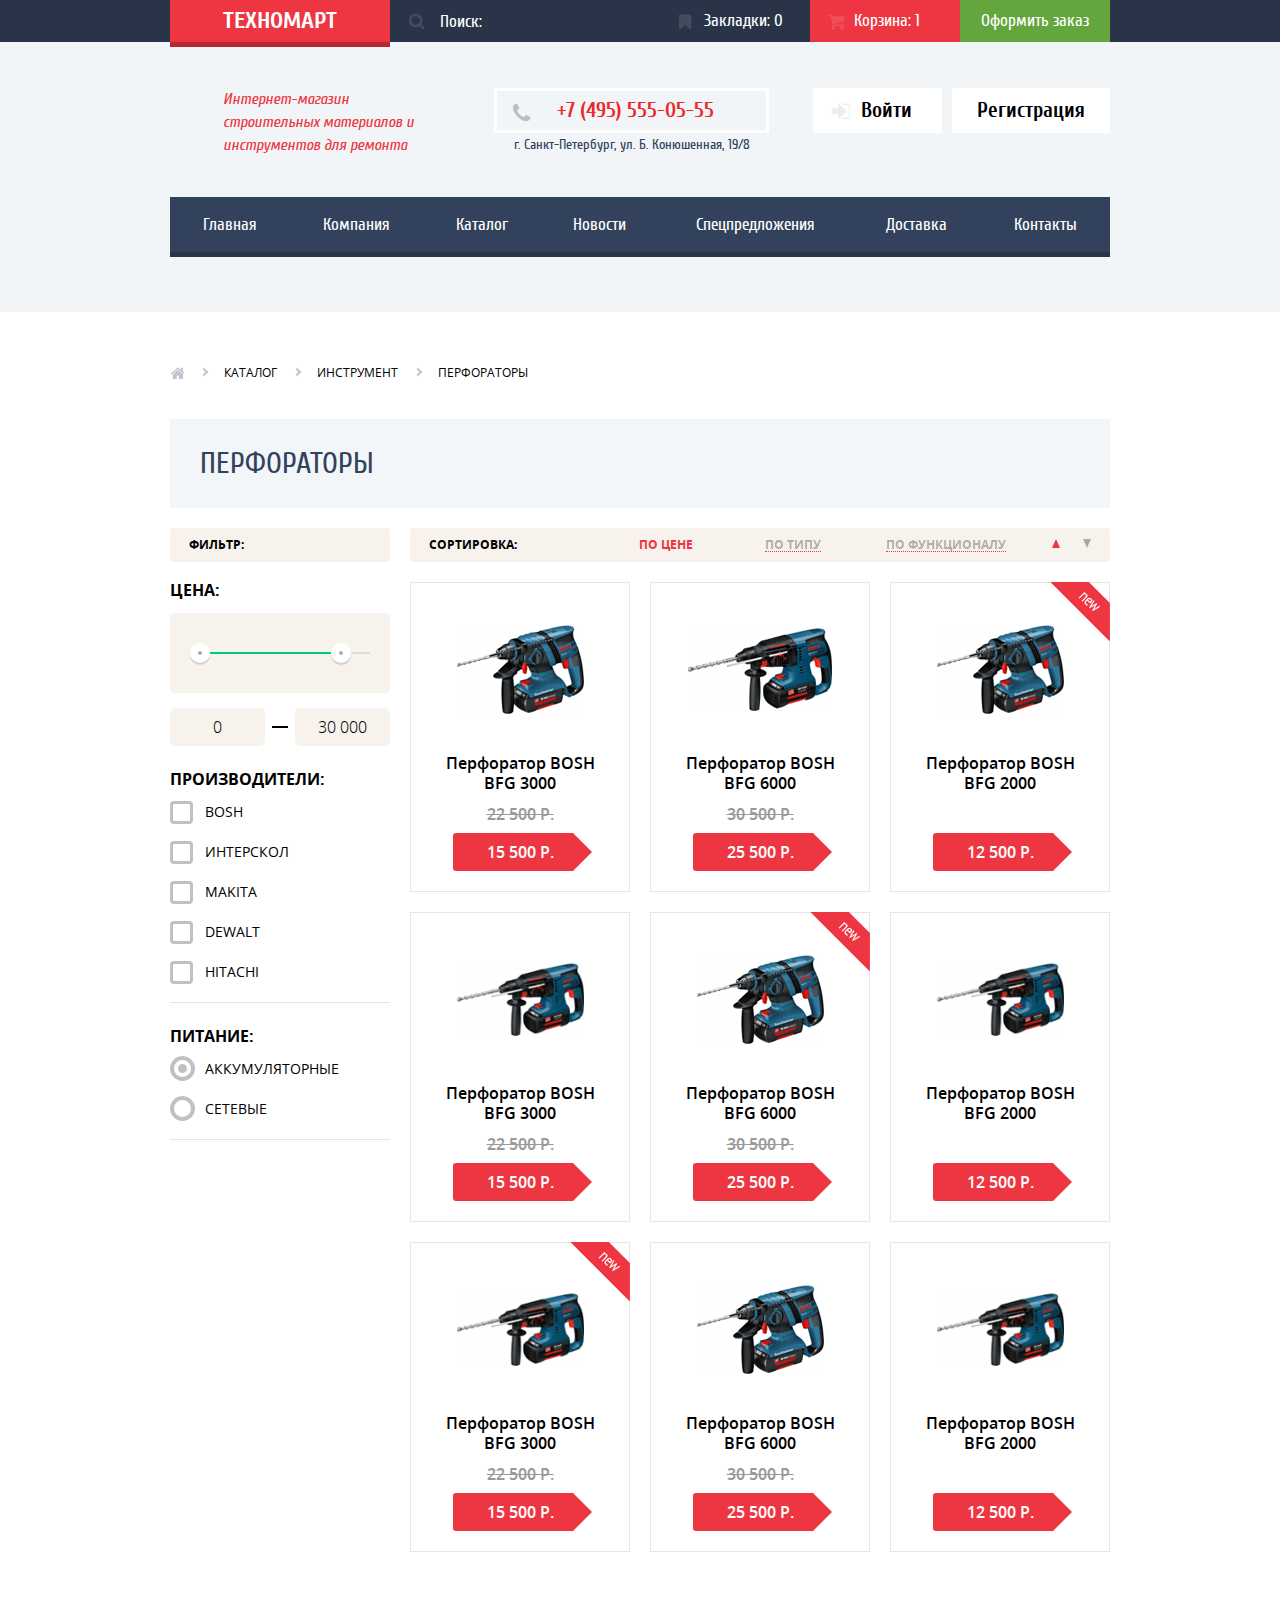
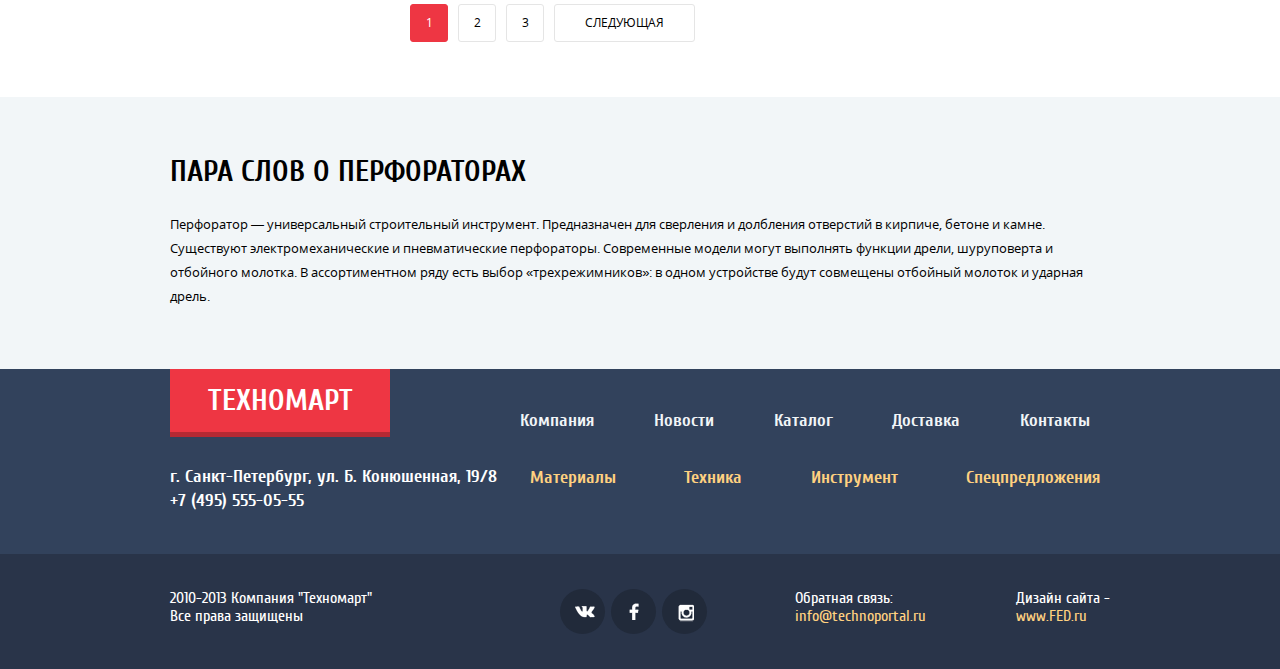
==== commit 73a409f3: "личный проект готовввв" ====
--- a/catalog.html
+++ b/catalog.html
@@ -5,7 +5,8 @@
     <title>HTML Academy: Техномарт</title>
     <link rel="stylesheet" 
      href="https://fonts.googleapis.com/css?family=PT+Sans+Narrow:400,700&amp;subset=latin,cyrillic">
-     <link rel="stylesheet" href="fonts/stylesheet.css">
+     <link rel="stylesheet" href="fonts/cuprum.css">
+     <link rel="stylesheet" href="fonts/opensans/opensans.css">
      <link rel="stylesheet" href="css/style.css">
   </head>
   <body>
@@ -251,7 +252,7 @@
             <div class="layout-center-wrapper clearfix">
                 <div class="contact">
                     <h2 class="btn-technomart"><a href="index.html">Техномарт</a></h2>
-                    <p>г. Санкт-Петербург, ул. Б. Конюшенная, 19/8<br> +7 (495) 555-05-55</p>
+                    <p class="sec-menu">г. Санкт-Петербург, ул. Б. Конюшенная, 19/8<br> +7 (495) 555-05-55</p>
                 </div>
                 <nav class="menu-row">
                     <ul class="menu-row-top">
--- a/fonts/cuprum.css
+++ b/fonts/cuprum.css
@@ -0,0 +1,24 @@
+@font-face {
+    font-family: 'Cuprum';
+    src: local('Cuprum'), local('Cuprum-Regular'), url('cuprum.woff2') format('woff2'), url('cuprum.woff') format('woff'), url('cuprum.ttf') format('truetype');
+    font-weight: 400;
+    font-style: normal;
+}
+@font-face {
+    font-family: 'Cuprum';
+    src: local('Cuprum Italic'), local('Cuprum-Italic'), url('cuprumitalic.woff2') format('woff2'), url('cuprumitalic.woff') format('woff'), url('cuprumitalic.ttf') format('truetype');
+    font-weight: 400;
+    font-style: italic;
+}
+@font-face {
+    font-family: 'Cuprum';
+    src: local('Cuprum Bold'), local('Cuprum-Bold'), url('cuprumbold.woff2') format('woff2'), url('cuprumbold.woff') format('woff'), url('cuprumbold.ttf') format('truetype');
+    font-weight: 700;
+    font-style: normal;
+}
+@font-face {
+    font-family: 'Cuprum';
+    src: local('Cuprum Bold Italic'), local('Cuprum-BoldItalic'), url('cuprumbolditalic.woff2') format('woff2'), url('cuprumbolditalic.woff') format('woff'), url('cuprumbolditalic.ttf') format('truetype');
+    font-weight: 700;
+    font-style: italic;
+}
--- a/fonts/opensans/opensans.css
+++ b/fonts/opensans/opensans.css
@@ -0,0 +1,60 @@
+@font-face {
+    font-family: 'Open Sans';
+    src: local('Open Sans Light'), local('OpenSans-Light'), url('opensanslight.woff2') format('woff2'), url('opensanslight.woff') format('woff'), url('opensanslight.ttf') format('truetype');
+    font-weight: 300;
+    font-style: normal;
+}
+@font-face {
+    font-family: 'Open Sans';
+    src: local('Open Sans Light Italic'), local('OpenSansLight-Italic'), url('opensanslightitalic.woff2') format('woff2'), url('opensanslightitalic.woff') format('woff'), url('opensanslightitalic.ttf') format('truetype');
+    font-weight: 300;
+    font-style: italic;
+}
+@font-face {
+    font-family: 'Open Sans';
+    src: local('Open Sans'), local('OpenSans'), url('opensans.woff2') format('woff2'), url('opensans.woff') format('woff'), url('opensans.ttf') format('truetype');
+    font-weight: 400;
+    font-style: normal;
+}
+@font-face {
+    font-family: 'Open Sans';
+    src: local('Open Sans Italic'), local('OpenSans-Italic'), url('opensansitalic.woff2') format('woff2'), url('opensansitalic.woff') format('woff'), url('opensansitalic.ttf') format('truetype');
+    font-weight: 400;
+    font-style: italic;
+}
+@font-face {
+    font-family: 'Open Sans';
+    src: local('Open Sans Semibold'), local('OpenSans-Semibold'), url('opensanssemibold.woff2') format('woff2'), url('opensanssemibold.woff') format('woff'), url('opensanssemibold.ttf') format('truetype');
+    font-weight: 600;
+    font-style: normal;
+}
+@font-face {
+    font-family: 'Open Sans';
+    src: local('Open Sans Semibold Italic'), local('OpenSans-SemiboldItalic'), url('opensanssemibolditalic.woff2') format('woff2'), url('opensanssemibolditalic.woff') format('woff'), url('opensanssemibolditalic.ttf') format('truetype');
+    font-weight: 600;
+    font-style: italic;
+}
+@font-face {
+    font-family: 'Open Sans';
+    src: local('Open Sans Bold'), local('OpenSans-Bold'), url('opensansbold.woff2') format('woff2'), url('opensansbold.woff') format('woff'), url('opensansbold.ttf') format('truetype');
+    font-weight: 700;
+    font-style: normal;
+}
+@font-face {
+    font-family: 'Open Sans';
+    src: local('Open Sans Bold Italic'), local('OpenSans-BoldItalic'), url('opensansbolditalic.woff2') format('woff2'), url('opensansbolditalic.woff') format('woff'), url('opensansbolditalic.ttf') format('truetype');
+    font-weight: 700;
+    font-style: italic;
+}
+@font-face {
+    font-family: 'Open Sans';
+    src: local('Open Sans Extrabold'), local('OpenSans-Extrabold'), url('opensansextrabold.woff2') format('woff2'), url('opensansextrabold.woff') format('woff'), url('opensansextrabold.ttf') format('truetype');
+    font-weight: 800;
+    font-style: normal;
+}
+@font-face {
+    font-family: 'Open Sans';
+    src: local('Open Sans Extrabold Italic'), local('OpenSans-ExtraboldItalic'), url('opensansextrabolditalic.woff2') format('woff2'), url('opensansextrabolditalic.woff') format('woff'), url('opensansextrabolditalic.ttf') format('truetype');
+    font-weight: 800;
+    font-style: italic;
+}
--- a/css/style.css
+++ b/css/style.css
@@ -1,7 +1,7 @@
 html,body, ul, li, main, footer, header, section, div, p, form, input, label, nav, h1, h2, h3, h4, h5, h6, fieldset {
     margin: 0;
     padding: 0;
-    font-family: 'cuprumregular', sans-serif;
+    
 }
 body {
     min-width: 960px;
@@ -25,7 +25,7 @@
     padding: 12px 0;
     background: #ee3643;
     border-radius: 3px;
-    font: 14px/1 "cuprumregular", sans-serif;
+    font: 14px/1 "Cuprum", sans-serif;
     color: #fff;
     text-transform: uppercase;
     text-align: center;
@@ -76,7 +76,7 @@
 }
     .action-menu {
         background: #293449;
-        font: 17px/2.48 'cuprumregular', sans-serif;
+        font: 17px/2.48 "Cuprum", sans-serif;
         color: #fff;
     }
     .btn-technomart {
@@ -87,14 +87,14 @@
         display: block;
         background: #ee3643;
         box-shadow: 0 5px 0 0 #b52933;
-        font: 700 24px/1.75 'cuprumregular', sans-serif;
+        font: 700 24px/1.75 "Cuprum", sans-serif;
         color: #fff;
         text-transform: uppercase;
         text-align: center;
     }
     .contact a {
         margin: 0 0 33px;
-        font: 700 30px/2.12 'cuprumregular', sans-serif;
+        font: 700 30px/2.12 "Cuprum", sans-serif;
     }
     .btn-technomart a:hover {
         background: #ca2c37;
@@ -159,7 +159,7 @@
             background: none;
             border: none;
             position: relative;
-            font: 17px/1 'cuprumregular', sans-serif;
+            font: 17px/1 "Cuprum", sans-serif;
             color: #000;
             cursor: pointer;
             z-index: 10;
@@ -212,26 +212,26 @@
             margin: 0 10px 0 0;
             padding: 0 66px 0 53px;
             float: left;
-            font: italic normal 16px/1.44 'cuprumregular', sans-serif;
+            font: italic normal 16px/1.44 "Cuprum", sans-serif;
             color: #ee3643;
         }
         .top-header .contact {
-            width: 240px;
+            width: 275px;
             float: left;
         }
         .contact-tel {
             margin: 0 0 5px;
-            padding: 0 0 0 40px;
+            padding: 0 0 0 60px;
             border: 3px solid #fff;
             position: relative;
-            font: bold 21px/1.86 'cuprumregular', sans-serif;
+            font: bold 21px/1.86 "Cuprum", sans-serif;
             color: #e9292a;
         }
         .contact-tel::before {
             left: 15px;
         }
         .contact-adress {
-            font: 17px/1.13 'cuprumregular', sans-serif;
+            font: 14px/1.13 "Cuprum", sans-serif;
             color: #32425c;
             text-align: center;
         }
@@ -243,7 +243,7 @@
         .account-menu-registration,
         .account-menu-enter,
         .account-menu-user-panel {
-            font: bold 21px/2.14 'cuprumregular', sans-serif;
+            font: bold 21px/2.14 "Cuprum", sans-serif;
             color: #000;
             background: #fff;
             position: relative;
@@ -293,7 +293,7 @@
             }
             .account-menu-user-links a {
                 background: none;
-                font: 16px/1.13 'cuprumregular', sans-serif;
+                font: 16px/1.13 "Cuprum", sans-serif;
                 color: #32425c;
                 text-decoration: underline;
             }
@@ -314,13 +314,15 @@
                 display: table;
                 width: 100%;
                 background: #32425c;
+
             }
             .main-menu li {
                 display: table-cell;
+
             }
             .main-menu a {
                 display: block;
-                font: 17px/3.24 'cuprumregular', sans-serif;
+                font: 17px/3.24 "Cuprum", sans-serif;
                 color: #fff;
                 text-align: center;
                 padding: 0 25px;
@@ -528,11 +530,11 @@
                     color: #fff;
                 }
                 .slide-title {
-                    font: bold 36px/1.1 'cuprumregular', sans-serif;
+                    font: bold 36px/1.1 "Cuprum", sans-serif;
                     text-transform: uppercase;
                 }
                 .slide-text p {
-                    font: 18px/1.33 'cuprumregular', sans-serif;
+                    font: 18px/1.33 "Open Sans", sans-serif;
                 }
         .open-catalog {
             width: 195px;
@@ -541,7 +543,7 @@
             left: 25px;
         }
         .service-title {
-            font: bold 24px/1 'cuprumregular', sans-serif;
+            font: bold 24px/1 "Cuprum", sans-serif;
         }
         .service-description {
             display: inline-block;
@@ -549,7 +551,7 @@
             margin: 15px 0 0;
             background: rgba(0, 0, 0, 0.1);
             border-radius: 3px;
-            font: 14px/2.71 'cuprumregular', sans-serif;
+            font: 14px/2.71 "Cuprum", sans-serif;
             text-transform: uppercase;
             text-align: center;
         }
@@ -564,7 +566,7 @@
         margin: 0 0 20px;
         padding: 25px 24px 25px 30px;
         background: #f7f3ec;
-        font: 30px/1.3 'cuprumregular', sans-serif;
+        font: 30px/1.3 "Cuprum", sans-serif;
         text-transform: uppercase;
         color: #32425c;
     }
@@ -584,7 +586,7 @@
             background: #fff;
             border: 1px solid #e5e5e5;
             position: relative;
-            font: 600 16px/1.25 'cuprumregular', sans-serif;
+            font: 600 16px/1.25 "Open Sans", sans-serif;
             text-align: center;
         }
         .sellers-item:hover { box-shadow: 0 7px 25px 0 rgba(41, 52, 73, 0.5); }
@@ -651,7 +653,7 @@
                 border-bottom-color: #367315;
                 border-radius: 3px;
                 position: relative;
-                font: 14px/1.29 'cuprumregular', sans-serif;
+                font: 14px/1.29 "Cuprum", sans-serif;
                 color: #fff;
                 text-decoration: none;
                 text-transform: uppercase;
@@ -716,14 +718,14 @@
         .about-us h2,
         .goods-description h2{
             margin: 0 0 25px;
-            font: bold 30px/1 'cuprumregular', sans-serif;
+            font: bold 30px/1 "Cuprum", sans-serif;
             color: #000;
             text-transform: uppercase;
         }
         .service p {
             width: 460px;
             margin: 0 0 50px;
-            font: 14px/1.85 'cuprumregular', sans-serif;
+            font: 13px/1.85 "Open Sans", sans-serif;
         }
         .service-index input { display: none; } 
         .service-control {
@@ -747,7 +749,7 @@
             border-top: #405069 solid 1px;
             border-bottom: #293449 solid 1px;
             background: #32425c;
-            font: bold 21px/2.81 'cuprumregular', sans-serif;
+            font: bold 21px/2.81 "Cuprum", sans-serif;
             color: #fff;
             cursor: pointer;
         }
@@ -800,7 +802,7 @@
         }
         .service-info-title {
             margin: 0 0 30px;
-            font: normal 36px/1 'cuprumregular', sans-serif;
+            font: normal 36px/1 "Cuprum", sans-serif;
             color: #32425c;
             text-transform: uppercase;
         }
@@ -839,7 +841,7 @@
         .left-column li {
             margin: 0 0 24px;
             padding: 0 0 0 35px;
-            font: bold 18px/1.2 'cuprumregular', sans-serif;
+            font: bold 18px/1.2 "Cuprum", sans-serif;
             position: relative;
         }
         .left-column li::before {
@@ -856,7 +858,7 @@
         }
         .about-us p {
             margin: 0 0 30px;
-            font: 14px/1.85 'cuprumregular', sans-serif;
+            font: 13px/1.85 "Open Sans", sans-serif;
         }
         .about-company {
             float: left;
@@ -959,7 +961,7 @@
         .write-us-form label {
             display: block;
             margin: 0 0 10px;
-            font: 700 18px/1 'cuprumregular', sans-serif;
+            font: 700 18px/1 "Cuprum", sans-serif;f;
         }
             .write-us-form .name,
             .write-us-form .email {
@@ -986,7 +988,7 @@
                 border: 2px solid #d7dcde;
                 border-radius: 3px;
                 outline: none; 
-                font: 400 13px/1.38 'cuprumregular', sans-serif;
+                font: 400 13px/1.38 "Cuprum", sans-serif;
                 color: #999;
             }
             .write-us-form textarea {
@@ -1005,7 +1007,7 @@
                 outline: none;
                 border-radius: 3px;
                 float: left;
-                font: 14px/2.7 'cuprumregular', sans-serif;
+                font: 14px/2.7 "Cuprum", sans-serif;
                 text-transform: uppercase;
                 cursor: pointer;
                 text-align: center;
@@ -1034,11 +1036,15 @@
     .secondary-menu {
         padding: 0 0 40px;
         background: #32425c;
-        font: bold 18px/1.33 'cuprumregular', sans-serif;
+        font: bold 18px/1.33 "Cuprum", sans-serif;
         color: #fff;
     }
         .contact {
             width: 220px;
+            float: left;
+        }
+        .sec-menu  {
+            width: 380px;
             float: left;
         }
         
@@ -1077,7 +1083,7 @@
     .footer {
         padding: 35px 0;
         background: #293449;
-        font: 16px/1.13 'cuprumregular', sans-serif;
+        font: 16px/1.13 "Cuprum", sans-serif;
         color: #fff;
     }
         .footer a { color: #ffd180; }
@@ -1155,7 +1161,7 @@
             }
             .breadcrumbs a {
                 display: inline-block;
-                font: 12px/1 'cuprumregular', sans-serif;
+                font: 12px/1 "Open Sans", sans-serif;
                 color: #000;
                 text-transform: uppercase;
                 vertical-align: middle;
@@ -1199,14 +1205,14 @@
                     padding: 11px 19px;
                     background: #f7f3ec;
                     border-radius: 3px;
-                    font: bold 12px/1 'cuprumregular', sans-serif;
+                    font: bold 12px/1 "Open Sans", sans-serif;
                     color: #000;
                     text-transform: uppercase;
                 }
                 .range-filter {
                     margin: 0 0 25px;
                     border-bottom: #e5e5e5 1px solid;
-                    font: bold 16px/1 'cuprumregular', sans-serif;
+                    font: bold 16px/1 "Open Sans", sans-serif;
                 }
                 .range-controls {
                     height: 80px;
@@ -1262,7 +1268,7 @@
                     border: none;
                     background: #f7f3ec;
                     border-radius: 5px;
-                    font: 300 16px/1 'cuprumregular', sans-serif;
+                    font: 300 16px/1 "Open Sans", sans-serif;
                     color: #000;
                     text-align: center;
                 }
@@ -1296,7 +1302,7 @@
                         margin: 0 0 20px;
                         padding: 0 0 0 35px;
                         position: relative;
-                        font: 14px/1.43 'cuprumregular', sans-serif;
+                        font: 14px/1.43 "Open Sans", sans-serif;
                         cursor: pointer;
                     }
                     .checkbox+label::before {
@@ -1422,7 +1428,7 @@
             margin: 0 10px 0 0;
             border: 1px solid #e5e5e5;
             border-radius: 3px;
-            font: 12px/3 'cuprumregular', sans-serif;
+            font: 12px/3 "Open Sans", sans-serif;
             color: #000;
             text-align: center;
             text-transform: uppercase;
@@ -1447,7 +1453,7 @@
         background: #f2f6f8;
     }
     .goods-description p {
-        font: 13px/1.85 'cuprumregular', sans-serif;
+        font: 13px/1.85 "Open Sans", sans-serif;
     }
 /*Script*/
 .login-popup-show {
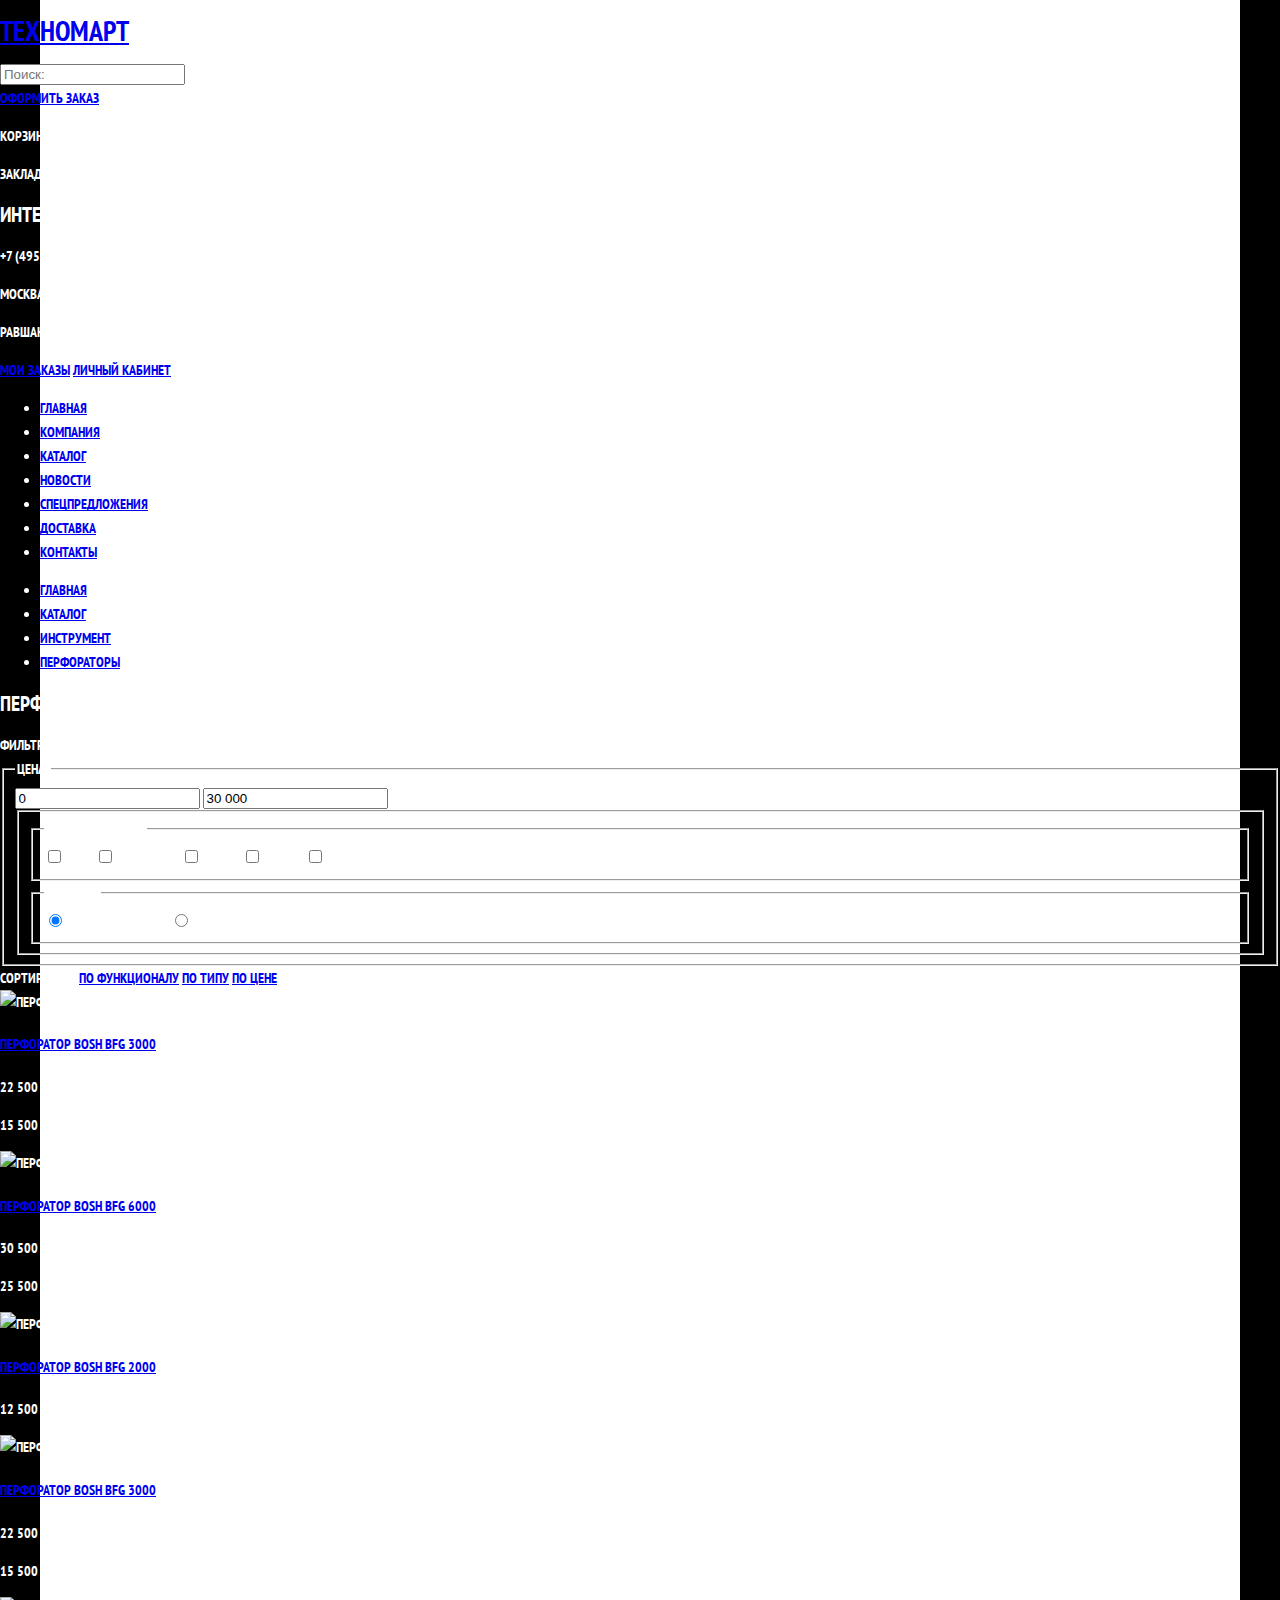
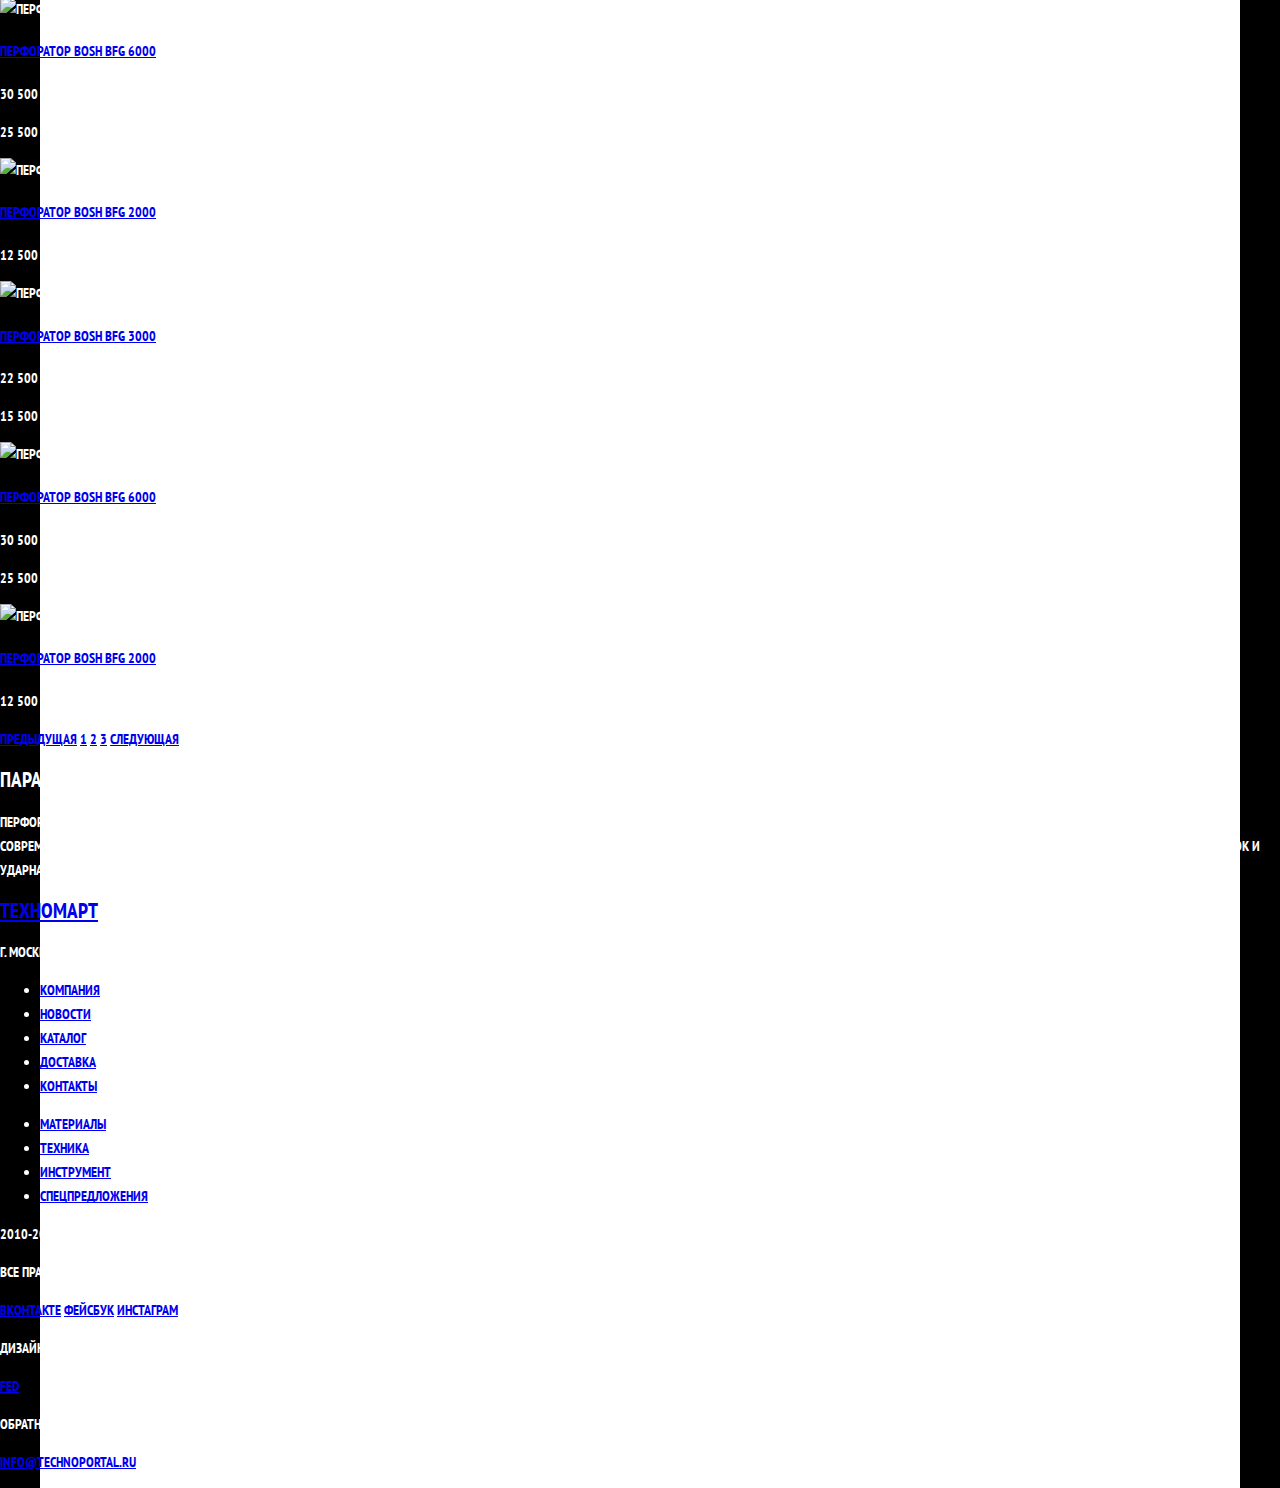
==== commit 94785ad4: "Revert "Прогрессивное улучшение и базовая оптимизация личного проекта (по желанию)"" ====
--- a/catalog.html
+++ b/catalog.html
@@ -5,20 +5,18 @@
     <title>HTML Academy: Техномарт</title>
     <link rel="stylesheet" 
      href="https://fonts.googleapis.com/css?family=PT+Sans+Narrow:400,700&amp;subset=latin,cyrillic">
-     <link rel="stylesheet" href="fonts/cuprum.css">
-     <link rel="stylesheet" href="fonts/opensans/opensans.css">
-     <link rel="stylesheet" href="css/style.css">
+     <link rel="stylesheet" href="../css/style.css">
   </head>
   <body>
    <section class="action-menu">
-           <div class="layout-center-wrapper clearfix">
+           <div class="layout-wrapper clearfix">
        	       <h1 class="btn-technomart"><a href="index.html">Техномарт</a></h1>
                <form method="post" class="search" action="#" name="search">
                    <input type="text" placeholder="Поиск:" name="search-item" id="search-item"><label></label>
                </form>  
                <a class="order" href="#">Оформить заказ</a>  
-               <p class="user-panel busket active">Корзина:
-                  <span class="number">1</span>
+               <p class="user-panel busket">Корзина:
+                  <span class="number">0</span>
                </p>          
                <p class="user-panel bookmark">Закладки:
                   <span class="number">0</span>
@@ -31,22 +29,16 @@
                   <h2 class="description">Интернет-магазин строительных материалов и инструментов для ремонта</h2>
                     <div class="contact">
                         <p class="contact-tel">+7 (495) 555-05-55</p>
-                        <p class="contact-adress">г. Санкт-Петербург, ул. Б. Конюшенная, 19/8</p>
+                        <p class="contact-adress">Москва, ул. Строителей, д.15</p>
                     </div>
-                        <div class="account-menu">
-                        <div class="enter-registr">
-                            <a class="account-menu-enter" href="#">Войти</a>
-                            <a class="account-menu-registration" href="#">Регистрация</a>
-                        </div>
-                        <div class="user-panel-block account-no-visible">
+                        <div class="user-panel-block">
                             <p class="account-menu-user-panel">Равшан Джамшутович<a href="#" class="account-menu-exit"></a></p>
                             <div class="account-menu-user-links">
                                 <a href="#">Мои заказы</a>
                                 <span class="point"></span>
                                 <a href="#">Личный кабинет</a>
                             </div>
-                        </div>                     
-                    </div>                    
+                        </div>                    
                 </div>
                 <nav class="main-menu">
                     <ul>
@@ -77,7 +69,7 @@
                 <div class="filter">
                 <div class="filter-title">Фильтр:</div>
                 <fieldset class="range-filter">
-                            <div class="set">Цена:</div>
+                            <legend>Цена:</legend>
                             <div class="checkbox-visible">
                                 <div class="range-controls">
                                     <div class="scale">
@@ -94,7 +86,7 @@
                 <fieldset>
                 <form method="post" class="form-filter" action="#" name="filter">
                             <fieldset class="range-filter">
-                                <div class="set">Производители:</div>
+                                <legend>Производители:</legend>
                                 <div class="checkbox-visible">
                                     <input type="checkbox" class="checkbox" value="bosh" name="bosh" id="bosh"><label for="bosh">bosh</label>
                                     <input type="checkbox" class="checkbox" value="интерскол" name="interskol" id="interskol"><label for="interskol">интерскол</label>
@@ -104,7 +96,7 @@
                                 </div>
                             </fieldset>
                             <fieldset>
-                                <div class="set">Питание:</div>
+                                <legend>Питание:</legend>
                                 <div class="checkbox-visible">
                                     <input type="radio" class="radio" value="аккумуляторные" name="power" id="battery" checked=""><label for="battery">аккумуляторные</label>
                                     <input type="radio" class="radio" value="сетевые" name="power" id="electric"><label for="electric">сетевые</label>
@@ -122,109 +114,73 @@
                             <a class="sort-type price sort-type-action" href="#">по цене</a>
                         </div>
                         <div class="sellers">
-                            <div class="sellers-item"> 
-                                <div class="actions">
-                                <a class="actions-buy">купить</a>
-                                <a class="actions-bookmark">в закладки</a>
-                                </div>                               
-                                <div class="item-foto">
-                                <img src="img/snippet3.png" alt="Перфоратор BOSH BFG 3000" width="127" height="112">
+                            <div class="sellers-item new">                                
+                                <div class="item-foto">
+                                    <img src="#" alt="Перфоратор BOSH BFG 3000" width="127" height="112">
                                 </div>
                                 <h4 class="item-title"><a href="#">Перфоратор BOSH BFG 3000</a></h4>
                                 <p class="item-price item-price-old">22 500 р.</p>
                                 <p class="item-price item-price-new">15 500 р.</p>
                             </div>
                             <div class="sellers-item">
-                                <div class="actions">
-                                <a class="actions-buy">купить</a>
-                                <a class="actions-bookmark">в закладки</a>
-                                </div>
-                                <div class="item-foto">
-                                <img src="img/snippet2.png" alt="Перфоратор BOSH BFG 6000" width="144" height="128">
+                                <div class="item-foto">
+                                    <img src="#" alt="Перфоратор BOSH BFG 6000" width="144" height="128">
                                 </div>
                                 <h4 class="item-title"><a href="#">Перфоратор BOSH BFG 6000</a></h4>
                                 <p class="item-price item-price-old">30 500 р.</p>
                                 <p class="item-price item-price-new">25 500 р.</p>
                             </div>
-                            <div class="sellers-item new">
-                                <div class="actions">
-                                <a class="actions-buy">купить</a>
-                                <a class="actions-bookmark">в закладки</a>
-                                </div>
-                                <div class="item-foto">
-                                <img src="img/snippet3.png" alt="Перфоратор BOSH BFG 2000" width="127" height="112">
+                            <div class="sellers-item">
+                                <div class="item-foto">
+                                    <img src="#" alt="Перфоратор BOSH BFG 2000" width="127" height="112">
                                 </div>
                                 <h4 class="item-title"><a href="#">Перфоратор BOSH BFG 2000</a></h4>
                                 <p class="item-price item-price-old"></p>
                                 <p class="item-price item-price-new">12 500 р.</p>
                             </div>
                             <div class="sellers-item">
-                                <div class="actions">
-                                <a class="actions-buy">купить</a>
-                                <a class="actions-bookmark">в закладки</a>
-                                </div>
-                                <div class="item-foto">
-                                <img src="img/snippet2.png" alt="Перфоратор BOSH BFG 3000" width="127" height="112">
+                                <div class="item-foto">
+                                    <img src="#" alt="Перфоратор BOSH BFG 3000" width="127" height="112">
                                 </div>
                                 <h4 class="item-title"><a href="#">Перфоратор BOSH BFG 3000</a></h4>
                                 <p class="item-price item-price-old">22 500 р.</p>
                                 <p class="item-price item-price-new">15 500 р.</p>
                             </div>
                             <div class="sellers-item new">
-                                <div class="actions">
-                                <a class="actions-buy">купить</a>
-                                <a class="actions-bookmark">в закладки</a>
-                                </div>
-                                <div class="item-foto">
-                                <img src="img/snippet3.png" alt="Перфоратор BOSH BFG 6000" width="127" height="112">
+                                <div class="item-foto">
+                                    <img src="#" alt="Перфоратор BOSH BFG 6000" width="144" height="128">
                                 </div>
                                 <h4 class="item-title"><a href="#">Перфоратор BOSH BFG 6000</a></h4>
                                 <p class="item-price item-price-old">30 500 р.</p>
                                 <p class="item-price item-price-new">25 500 р.</p>
                             </div>
                             <div class="sellers-item">
-                                <div class="actions">
-                                <a class="actions-buy">купить</a>
-                                <a class="actions-bookmark">в закладки</a>
-                                </div>
-                                <div class="item-foto">
-                                <img src="img/snippet2.png" alt="Перфоратор BOSH BFG 2000" width="127" height="112">
+                                <div class="item-foto">
+                                    <img src="#" alt="Перфоратор BOSH BFG 2000" width="127" height="112">
                                 </div>
                                 <h4 class="item-title"><a href="#">Перфоратор BOSH BFG 2000</a></h4>
                                 <p class="item-price item-price-old"></p>
                                 <p class="item-price item-price-new">12 500 р.</p>
                             </div>    
-                            <div class="sellers-item new">
-                                <div class="actions">
-                                <a class="actions-buy">купить</a>
-                                <a class="actions-bookmark">в закладки</a>
-                                </div>
-                                <div class="item-foto">
-                                <img src="img/snippet2.png" alt="Перфоратор BOSH BFG 3000" width="127" height="112">
+                            <div class="sellers-item">
+                                <div class="item-foto">
+                                    <img src="#" alt="Перфоратор BOSH BFG 3000" width="127" height="112">
                                 </div>
                                 <h4 class="item-title"><a href="#">Перфоратор BOSH BFG 3000</a></h4>
                                 <p class="item-price item-price-old">22 500 р.</p>
                                 <p class="item-price item-price-new">15 500 р.</p>
                             </div>
                             <div class="sellers-item">
-                                <div class="actions">
-                                <a class="actions-buy">купить</a>
-                                <a class="actions-bookmark">в закладки</a>
-                                </div>
-                                <div class="item-foto">
-                                <img src="img/snippet3.png" alt="Перфоратор BOSH BFG 6000" width="127" height="112">
+                                <div class="item-foto">
+                                    <img src="#" alt="Перфоратор BOSH BFG 6000" width="144" height="128">
                                 </div>
                                 <h4 class="item-title"><a href="#">Перфоратор BOSH BFG 6000</a></h4>
                                 <p class="item-price item-price-old">30 500 р.</p>
                                 <p class="item-price item-price-new">25 500 р.</p>
                             </div>
-                            <div class="sellers-item">
-                                <div class="actions">
-                                <a class="actions-buy">купить</a>
-                                <a class="actions-bookmark">в закладки</a>
-                                </div>
-                                <div class="item-foto">
-                                <img src="img/snippet2.png" alt="Перфоратор BOSH BFG 2000" width="127" height="112">
+                            <div class="sellers-item new">
+                                <div class="item-foto">
+                                    <img src="#" alt="Перфоратор BOSH BFG 2000" width="127" height="112">
                                 </div>
                                 <h4 class="item-title"><a href="#">Перфоратор BOSH BFG 2000</a></h4>
                                 <p class="item-price item-price-old"></p>
@@ -252,13 +208,13 @@
             <div class="layout-center-wrapper clearfix">
                 <div class="contact">
                     <h2 class="btn-technomart"><a href="index.html">Техномарт</a></h2>
-                    <p class="sec-menu">г. Санкт-Петербург, ул. Б. Конюшенная, 19/8<br> +7 (495) 555-05-55</p>
+                    <p>г. Москва, ул. Строителей, 15 +7 (495) 555-05-55</p>
                 </div>
                 <nav class="menu-row">
                     <ul class="menu-row-top">
                         <li><a href="#">Компания</a></li>
                         <li><a href="#">Новости</a></li>
-                        <li><a href="catalog.html">Каталог</a></li>
+                        <li><a href="#">Каталог</a></li>
                         <li><a href="#">Доставка</a></li>
                         <li><a href="#">Контакты</a></li>
                     </ul>
@@ -271,20 +227,20 @@
                 </nav>
             </div>
         </section>
-<footer class="footer">
+ <footer class="footer">
             <div class="layout-center-wrapper clearfix">
                 <div class="copyright-left">
                     <p>2010-2013 Компания "Техномарт"</p>
                     <p>Все права защищены</p>
                 </div>
                 <div class="copyright-left social-button">
-                    <a href="https://vk.com/dozera" class="btn-social btn-social-vk"></a>
-                    <a href="https://www.facebook.com/Dmitriy.Fedonin" class="btn-social btn-social-fb"></a>
-                    <a href="https://www.instagram.com/fed_black/" class="btn-social btn-social-inst"></a>
+                    <a class="social-btn social-btn-vk" href="#">Вконтакте</a>
+                    <a class="social-btn social-btn-fb" href="#">Фейсбук</a>
+                    <a class="social-btn social-btn-inst" href="#">Инстаграм</a>
                 </div>
                 <div class="copyright-right">
-                    <p>Дизайн сайта -</p>
-                    <p><a href="https://vk.com/dozera">www.FED.ru</a></p>
+                    <p>Дизайн сайта</p>
+                    <p><a href="#">FED</a></p>
                 </div>
                 <div class="copyright-right">
                     <p>Обратная связь:</p>
@@ -292,24 +248,5 @@
                 </div>
             </div>
         </footer>
-        <script>
-        var enterBlock = document.querySelector(".enter-registr");
-        var link = document.querySelector(".account-menu-enter");
-        var userPanel = document.querySelector(".user-panel-block");
-        var close = userPanel.querySelector(".account-menu-exit");
-
-        link.addEventListener("click", function(event){
-          event.preventDefault();
-          enterBlock.classList.add("account-no-visible");
-          userPanel.classList.remove("account-no-visible");
-        });
-
-        close.addEventListener("click", function(event){
-          event.preventDefault();
-          enterBlock.classList.remove("account-no-visible");
-          userPanel.classList.add("account-no-visible");
-        });
-        
-        </script>
-    </body>
+         </body>
 </html>--- a/css/style.css
+++ b/css/style.css
@@ -1,1762 +1,14 @@
-html,body, ul, li, main, footer, header, section, div, p, form, input, label, nav, h1, h2, h3, h4, h5, h6, fieldset {
-    margin: 0;
-    padding: 0;
-    
+html, body{
+margin: 0;
+padding: 0;
 }
 body {
-    min-width: 960px;
-
-}
-fieldset {
-    border: none;
-}
-a { text-decoration: none; }
-ul { list-style: none; }
-.point {
-    display: inline-block;
-    height: 4px;
-    width: 4px;
-    margin: 0 0 2px;
-    background: #ffd180;
-    border-radius: 50%;
-}
-.btn {
-    float: right;
-    padding: 12px 0;
-    background: #ee3643;
-    border-radius: 3px;
-    font: 14px/1 "Cuprum", sans-serif;
-    color: #fff;
-    text-transform: uppercase;
-    text-align: center;
-    cursor: pointer;
-}
-.btn:hover { background: #ca2c37; }
-.btn:active { background: #ba2732; }
-.layout-center-wrapper {
-    width: 940px;
-    margin: 0 auto;
-    padding: 0 10px;
-    position: relative;
-}
-.clearfix::after {
-    content: "";
-    display: table;
-    clear: both;
-}
-
- 
-
-.contact-tel::before {
-    content: "";
-    width: 19px;
-    height: 19px;
-    margin: -8px 0 0; 
-    background: url("../img/.icon-phone.png") no-repeat;
-    position: absolute;
-    top: 50%;
-}
-.account-menu-enter::before {
-    content: "";
-    width: 19px;
-    height: 19px;
-    margin: -8px 0 0; 
-    background: url("../img/.icon-login.png") no-repeat;
-    position: absolute;
-    top: 50%;
-}
-.account-menu-user-panel::before {
-    content: "";
-    width: 19px;
-    height: 19px;
-    margin: -8px 0 0; 
-    background: url("../img/.icon-user.png") no-repeat;
-    position: absolute;
-    top: 50%;
-}
-    .action-menu {
-        background: #293449;
-        font: 17px/2.48 "Cuprum", sans-serif;
-        color: #fff;
-    }
-    .btn-technomart {
-        width: 220px;
-        float: left;
-    }
-    .btn-technomart a {
-        display: block;
-        background: #ee3643;
-        box-shadow: 0 5px 0 0 #b52933;
-        font: 700 24px/1.75 "Cuprum", sans-serif;
-        color: #fff;
-        text-transform: uppercase;
-        text-align: center;
-    }
-    .contact a {
-        margin: 0 0 33px;
-        font: 700 30px/2.12 "Cuprum", sans-serif;
-    }
-    .btn-technomart a:hover {
-        background: #ca2c37;
-        box-shadow: 0 5px 0 0 #9a212a;
-    }
-    .btn-technomart a:active {
-        background: #ba2732;
-        box-shadow: 0 5px 0 0 #91242c;
-    }
-    .order {
-        width: 150px;
-        float: right;
-        background: #63a63e;
-        color: #fff;
-        text-align: center;
-    }
-    .order:hover { background: #5fbb2d; }
-    .order:active { background: #518534; }  
-    .user-panel {
-        width: 106px;
-        padding: 0 0 0 44px;
-        float: right;
-        position: relative;
-    }
-    .user-panel.active { background: #ee3643; }
-    .busket:hover, 
-    .bookmark:hover { cursor: pointer; }
-    .busket:active, 
-    .bookmark:active { background: #161d29; }
-    .busket::before,
-    .bookmark::before {
-        content: "";
-        margin: -7px 0 0;
-        position: absolute;
-        left: 18px;
-        top: 50%;
-        opacity: .4;
-    }
-    .busket::before {
-        background: url("../img/.icon-basket.png") no-repeat;
-        height: 18px;
-        width: 18px;
-    }
-    .bookmark::before {
-        background: url("../img/.icon-bookmark.png") no-repeat;
-        height: 19px;
-        width: 17px;
-    }
-    .busket:hover::before, 
-    .bookmark:hover::before { opacity: 1; }
-    .busket:active::before, 
-    .bookmark:active::before { opacity: .3; }
-        .search {
-            float: left;
-            height: 42px;
-            position: relative;
-        }
-        .search input {
-            height: 100%;
-            width: 220px;
-            padding: 0 0 0 50px;
-            background: none;
-            border: none;
-            position: relative;
-            font: 17px/1 "Cuprum", sans-serif;
-            color: #000;
-            cursor: pointer;
-            z-index: 10;
-        }
-        .search label::before {
-            left: 18px;
-            opacity: .4;
-            z-index: 0;
-        }
-        .search label::before {
-            content: "";
-            width: 16px;
-            height: 16px;
-            margin: -8px 0 0; 
-            background: url("../img/.icon-search.png") no-repeat;
-            position: absolute;
-            top: 50%;
-}
-        .search input:hover~label::before {
-            opacity: 1;
-        }
-        .search input:focus {
-                background: #fff;
-                outline: none;
-                color: #000;
-        }
-        .search input:focus~label::before {
-            background-position: -17px 0;
-            opacity: 1;
-            z-index: 100;
-            cursor: pointer;
-        }
-        .search input::-webkit-input-placeholder { color: #fff; }
-        .search input::-moz-placeholder { color: #fff; }
-        .search input:-moz-placeholder { color: #fff; }
-        .search input:-ms-input-placeholder { color: #fff; }
-        .search input:focus::-webkit-input-placeholder { color:#000; }
-        .search input:focus::-moz-placeholder { color:#000; }
-        .search input:focus:-moz-placeholder { color:#000; }
-        .search input:focus:-ms-input-placeholder { color:#000; }
-    .top-header {
-        padding: 46px 0 60px 0;
-        background: #f1f5f7;
-    }
-    .action-contact-description {
-        margin: 0 0 40px;
-    }
-        .top-header .description {
-            width: 195px;
-            margin: 0 10px 0 0;
-            padding: 0 66px 0 53px;
-            float: left;
-            font: italic normal 16px/1.44 "Cuprum", sans-serif;
-            color: #ee3643;
-        }
-        .top-header .contact {
-            width: 275px;
-            float: left;
-        }
-        .contact-tel {
-            margin: 0 0 5px;
-            padding: 0 0 0 60px;
-            border: 3px solid #fff;
-            position: relative;
-            font: bold 21px/1.86 "Cuprum", sans-serif;
-            color: #e9292a;
-        }
-        .contact-tel::before {
-            left: 15px;
-        }
-        .contact-adress {
-            font: 14px/1.13 "Cuprum", sans-serif;
-            color: #32425c;
-            text-align: center;
-        }
-        .account-menu {
-            max-width: 380px;
-            float: right;
-            font-size: 0;
-        }
-        .account-menu-registration,
-        .account-menu-enter,
-        .account-menu-user-panel {
-            font: bold 21px/2.14 "Cuprum", sans-serif;
-            color: #000;
-            background: #fff;
-            position: relative;
-        }
-        .account-menu-registration {
-            display: inline-block;
-            margin: 0 0 0 10px;
-            padding: 0 25px;
-        }
-        .account-menu-enter {
-            display: inline-block;
-            padding: 0 30px 0 48px;
-        }
-        .account-menu-enter::before {
-            left: 18px;
-            opacity: .3;
-        }
-        .account-menu-registration:hover, 
-        .account-menu-enter:hover { color: #ee3643; }
-        .account-menu-enter:hover::before { opacity: 1; }
-        .account-menu-registration:active,
-        .account-menu-enter:active { color: rgba(0, 0, 0, 0.3); }
-        .account-menu-enter:active::before { opacity: .3; }
-            .account-menu-user-panel {
-                display: inline-block;
-                padding: 0 48px;
-                margin: 0 0 5px;
-            }
-            .account-menu-user-panel::before {
-                left: 18px;
-            }
-            .account-menu-exit {
-                width: 20px;
-                height: 16px;
-                margin: -8px 0 0;
-                background: url("../img/.icon-login.png") no-repeat;
-                position: absolute;
-                top: 50%;
-                right: 14px;
-                opacity: .3;
-            }
-            .account-menu-exit:hover { opacity: 1; }
-            .account-menu-exit:active,
-            .account-menu-exit:active+span { opacity: .3; }
-            .account-menu-user-links {
-                padding: 0 0 0 20px;
-            }
-            .account-menu-user-links a {
-                background: none;
-                font: 16px/1.13 "Cuprum", sans-serif;
-                color: #32425c;
-                text-decoration: underline;
-            }
-            .account-menu-user-links a:hover { color: #ee3643; }
-            .account-menu-user-links a:active {
-                color: #32425c;
-                opacity: .3;
-            }
-            .account-menu-user-links .point {
-                margin: 0 15px 2px;
-                background: #32425c;
-            }
-            .user-panel-block {
-                display: block;
-            }
-            .account-no-visible { display: none; }
-            .main-menu ul {
-                display: table;
-                width: 100%;
-                background: #32425c;
-
-            }
-            .main-menu li {
-                display: table-cell;
-
-            }
-            .main-menu a {
-                display: block;
-                font: 17px/3.24 "Cuprum", sans-serif;
-                color: #fff;
-                text-align: center;
-                padding: 0 25px;
-                box-shadow: 0 5px 0 0 #293449;
-            }
-            .main-menu a:hover { background: #293449; }
-            .main-menu a:active {
-                background: #1d2739;
-                box-shadow: 0 5px 0 0 #1d2739;
-                color: rgba(255, 255, 255, 0.3);
-            }
-    .catalog {
-        padding: 55px 0;
-        color: #fff;
-    }
-        .service-name {
-            width: 275px;
-            height: 76px;
-            margin: 0 0 20px 20px;
-            padding: 25px 0 22px 25px;
-            float: right;
-            position: relative;
-        }
-        .new::after {
-            content: "";
-            position: absolute;
-            width: 60px;
-            height: 59px;
-            top: 0;
-            right: 0;
-            background: url("../img/flag-new.png") no-repeat 0;
-            z-index: 1000;
-        }
-        .sellers-item.new::after {
-            top: -1px;
-            right: -1px;
-        }
-    
-            .service-name.technics { background: #cc79d1; }
-            .service-name.technics::before {
-                content: "";
-                margin: -31px 0 0;
-                position: absolute;
-                right: 30px;
-                height: 62px;
-                width: 78px;
-                background-position: 1px 0;
-                background: url("../img/layer-3.png") no-repeat;
-                top: 50%;
-            }
-            .service-name.tool { background: #4aafde; }
-            .service-name.tool::before {
-                content: "";
-                margin: -31px 0 0;
-                position: absolute;
-                right: 30px;
-                height: 61px;
-                width: 75px;
-                background-position: -45px 0;
-                background: url("../img/layer-2.png") no-repeat;
-                top: 50%;
-            }
-            .service-name.materials {
-                background: #f6b22d;
-                margin-left: 0;
-            }
-            .service-name.materials::before {
-                content: "";
-                margin: -31px 0 0;
-                position: absolute;
-                right: 30px;
-                height: 65px;
-                width: 44px;
-                background: url("../img/layer-1.png") no-repeat;
-                top: 50%;
-            }   
-            .service-name.sale { background: #85d179; }
-            .service-name.sale::before {
-                content: "";
-                margin: -31px 0 0;
-                position: absolute;
-                right: 30px;
-                height: 72px;
-                width: 59px;
-                background-position: -200px 0;
-                background: url("../img/layer-4.png") no-repeat;
-                top: 50%;
-            }   
-            .service-name.delivery { background: #f6b22d; }
-            .service-name.delivery::before {
-                content: "";
-                margin: -31px 0 0;
-                position: absolute;
-                right: 30px;
-                height: 63px;
-                width: 78px;
-                background-position: -260px 0;
-                background: url("../img/layer-5.png") no-repeat;
-                top: 50%;
-            }  
-
-
-
-        .slider {
-            width: 620px;
-            height: 266px;
-            float: left;
-            position: relative;
-            overflow: hidden;
-        }
-            .slider input { display: none; }
-            .slider-controls-buttons {
-                width: 160px;
-                height: 10px;
-                margin: 0 0 0 -80px;
-                position: absolute;
-                bottom: 36px;
-                left: 50%;
-                z-index: 1000;
-                text-align: center;
-                font-size: 0;
-            }
-            .slider-controls-buttons label {
-                display: inline-block;
-                width: 6px;
-                height: 6px;
-                margin: 0 5px;
-                background: #fff;
-                border: 2px solid #fff;
-                border-radius: 50%;
-                vertical-align: top;
-                cursor: pointer;
-            }
-            .slider #drill:checked~.slider-controls-buttons label[for="drill"], 
-            .slider #perforator:checked~.slider-controls-buttons label[for="perforator"] { background: #ee3643; }
-            .slider #perforator:checked~.slides { left: -620px; }
-            .slider #drill:checked~.slides { left: 0; }
-            .slider #drill:checked~.slider-controls-arrows label[for="drill"]::after,
-            .slider #perforator:checked~.slider-controls-arrows label[for="perforator"]::after { 
-                opacity: 0;
-                cursor: default;
-            }
-            .slider-controls-arrows {
-                height: 100%;
-                position: relative;
-            }
-                .slider-prev::after, 
-                .slider-next::after {
-                    display: block;
-                    content: "";
-                    height: 25px;
-                    width: 25px;
-                    margin: -15px 0 0;
-                    border-right: 5px solid #fff;
-                    border-bottom: 5px solid #fff;
-                    border-radius: 5px;
-                    position: absolute;
-                    right: 27px;
-                    top: 50%;
-                    z-index: 1000;
-                    -moz-transform: rotate(-45deg);
-                    -ms-transform: rotate(-45deg);
-                    -webkit-transform: rotate(-45deg);
-                    -o-transform: rotate(-45deg);
-                    transform: rotate(-45deg);
-                    cursor: pointer;
-                }
-                .slider-prev::after {
-                    -moz-transform: rotate(135deg);
-                    -ms-transform: rotate(135deg);
-                    -webkit-transform: rotate(135deg);
-                    -o-transform: rotate(135deg);
-                    transform: rotate(135deg);
-                    left: 27px;
-                }
-                .slider-prev:hover::after, 
-                .slider-next:hover::after { box-shadow: 2px 2px 2px 0 #fff; }
-                .slider-prev:active::after, 
-                .slider-next:active::after { 
-                    border-color: #ee3643;
-                    box-shadow: 2px 2px 2px 0 #ee3643;
-                }
-                .slides {
-                    width: 200%;
-                    height: 100%;
-                    position: absolute;
-                    top: 0;
-                    left: 0;
-                }
-                .slide {
-                    float: left;
-                    height: 100%;
-                    width: 620px;
-                    position: relative;
-                }
-                .perforator {
-                    background: url("../img/slide-2.jpg") no-repeat;
-                }
-                .drill {
-                    background: url("../img/slide-1.jpg") no-repeat;
-                }
-                .slide-text {
-                    width: 260px;
-                    padding: 15px 24px;
-                    color: #fff;
-                }
-                .slide-title {
-                    font: bold 36px/1.1 "Cuprum", sans-serif;
-                    text-transform: uppercase;
-                }
-                .slide-text p {
-                    font: 18px/1.33 "Open Sans", sans-serif;
-                }
-        .open-catalog {
-            width: 195px;
-            position: absolute;
-            bottom: 22px;
-            left: 25px;
-        }
-        .service-title {
-            font: bold 24px/1 "Cuprum", sans-serif;
-        }
-        .service-description {
-            display: inline-block;
-            width: 135px;
-            margin: 15px 0 0;
-            background: rgba(0, 0, 0, 0.1);
-            border-radius: 3px;
-            font: 14px/2.71 "Cuprum", sans-serif;
-            text-transform: uppercase;
-            text-align: center;
-        }
-        .service-description:hover {
-            background: rgba(0, 0, 0, 0.2);
-            cursor: pointer;
-        }
-        .service-description:active {
-            background: rgba(0, 0, 0, 0.3);
-        }
-    .popular-title {
-        margin: 0 0 20px;
-        padding: 25px 24px 25px 30px;
-        background: #f7f3ec;
-        font: 30px/1.3 "Cuprum", sans-serif;
-        text-transform: uppercase;
-        color: #32425c;
-    }
-    .popular-title .btn { 
-        width: 250px;
-    }
-    .sellers, 
-    .manufacturers {
-        font-size: 0;
-        margin: 0 0 0 -20px
-    }
-        .sellers-item {
-            display: inline-block;
-            width: 218px;
-            margin: 0 0 20px 20px;
-            padding: 0 0 20px;
-            background: #fff;
-            border: 1px solid #e5e5e5;
-            position: relative;
-            font: 600 16px/1.25 "Open Sans", sans-serif;
-            text-align: center;
-        }
-        .sellers-item:hover { box-shadow: 0 7px 25px 0 rgba(41, 52, 73, 0.5); }
-        .sellers-item:hover .actions { display: block; }
-        .item-title {
-            padding: 0 25px;
-            margin: 0 0 2px;
-            font-weight: 600;
-        }
-        .item-title a {
-            color: #000;
-        }
-        .item-title a:hover,
-        .item-title a:active{
-            color: #ee3643;
-        }
-        .item-price {
-            min-height: 38px;
-            line-height: 38px;
-            text-transform: uppercase;
-        }
-        .item-price-old {
-            color: #999;
-            text-decoration: line-through;
-        }
-        .item-price-new {
-            display: inline-block;
-            padding: 0 34px;
-            background: #ee3643;
-            border-bottom-left-radius: 3px;
-            border-top-left-radius: 3px;
-            position: relative;
-            z-index: 0;
-            color: #fff;
-        }
-        .item-price-new::after {
-            content: "";
-            border-style: solid;
-            border-width: 19px 0 19px 19px;
-            border-color: #fff #fff #fff #ee3643;
-            position: absolute;
-            z-index: 5;
-            right: -4px;
-        }
-            .item-foto { line-height: 170px; }
-            .actions {
-                display: none;
-                width: 218px;
-                height: 88px;
-                padding: 40px 0;
-                background: rgba(255,255,255, .8);
-                position: absolute;
-                top: 0;
-                left: 0;
-                z-index: 10;
-            }
-            .actions-buy,
-            .actions-bookmark {
-                display: block;
-                width: 135px;
-                margin: 0 auto 7px;
-                padding: 7px 0;
-                border: 3px solid #63a63e;
-                border-bottom-color: #367315;
-                border-radius: 3px;
-                position: relative;
-                font: 14px/1.29 "Cuprum", sans-serif;
-                color: #fff;
-                text-decoration: none;
-                text-transform: uppercase;
-                cursor: pointer;
-            }
-            .actions-bookmark {
-                color: #32425c;
-                background: #fff;
-                border-bottom-color: #63a63e;
-            }
-            .actions-buy { background: #63a63e; }
-            .actions-bookmark:hover { border: 3px solid #32425c; }
-            .actions-bookmark:active {
-                border: 3px solid #32425c;
-                opacity: .3;
-            }
-            .actions-buy:hover {
-                background: #5fbb2d;
-                border: 3px solid #5fbb2d;
-                border-bottom-color: #367315; 
-            }
-            .actions-buy:active {
-                background: #518534;
-                border: 3px solid #518534;
-                color: rgba(255, 255, 255, 0.3);
-            }
-            .actions-buy::before {
-                content: "";
-                height: 13px;
-                width: 16px;
-                margin: -8px 0 0;
-                background: url("img/icon-image.png") no-repeat -47px 0;
-                position: absolute;
-                left: 14px;
-                top: 50%;
-                opacity: .2;
-            }
-            .actions-buy:hover::before { opacity: 1; }
-            .actions-buy:active::before { opacity: .2; }
-            .manufacturer-logo {
-                display: inline-block;
-                width: 218px;
-                margin: 0 0 20px 20px;
-                background: #fff;
-                border: 1px solid #e5e5e5;
-                line-height: 143px;
-                vertical-align: top;
-                text-align: center;
-            }
-            .manufacturer-logo:hover { box-shadow: 0 7px 25px 0 rgba(41, 52, 73, 0.5); }
-            .manufacturer-logo:active { box-shadow: 0 4px 10px 0 rgba(41, 52, 73, 0.5); }
-            .item-foto img,
-            .manufacturer-logo img { 
-                vertical-align: middle;
-                max-width: 100%;
-            }
-    .service {
-        background: #f2f6f8;
-        padding: 50px 0 0;
-    }
-        .service h2, 
-        .about-us h2,
-        .goods-description h2{
-            margin: 0 0 25px;
-            font: bold 30px/1 "Cuprum", sans-serif;
-            color: #000;
-            text-transform: uppercase;
-        }
-        .service p {
-            width: 460px;
-            margin: 0 0 50px;
-            font: 13px/1.85 "Open Sans", sans-serif;
-        }
-        .service-index input { display: none; } 
-        .service-control {
-            float: left;
-            position: relative;
-        }
-        .service-control::after {
-            content: "";
-            height: 272px;
-            width: 10px;
-            margin: -136px 0 0;
-            background: url("../img/icon-image.png") -200px 0;
-            position: absolute;
-            top: 50%;
-            right: 0px;
-        }
-        .service-control label {
-            display: block;
-            width: 218px;
-            padding: 0 0 0 22px;
-            border-top: #405069 solid 1px;
-            border-bottom: #293449 solid 1px;
-            background: #32425c;
-            font: bold 21px/2.81 "Cuprum", sans-serif;
-            color: #fff;
-            cursor: pointer;
-        }
-        .service-control label:hover,
-        .service-control label:active { background: #293449; }
-        #delivery:checked~.service-control label[for="delivery"],
-        #garantee:checked~.service-control label[for="garantee"],
-        #credit:checked~.service-control label[for="credit"] {
-            background: #fff;
-            border-color: #fff;
-            color: #32425c;
-        }
-        .service-info {
-            display: none;
-            width: 620px;
-            height: 285px;
-            margin: 0 0 0 80px;
-            float: left;
-            position: relative;
-        }
-        .service-info.delivery::after {
-            content: "";
-            background: url("../img/sm-1.png") no-repeat;
-            width: 468px;
-            height: 261px;
-            top: 25px;
-            position: absolute;
-            right: 0;
-            top: 0;
-        }
-        .service-info.garantee::after {
-            content: "";
-            background: url("../img/sm-2.png") no-repeat;
-            width: 389px;
-            height: 283px;
-            top: 25px;
-            position: absolute;
-            right: 0;
-            top: 0;
-        }
-        .service-info.credit::after {
-            content: "";
-            background: url("../img/sm-3.png") no-repeat;
-            width: 465px;
-            height: 285px;
-            top: 25px;
-            position: absolute;
-            right: 0;
-            top: 0;
-        }
-        .service-info-title {
-            margin: 0 0 30px;
-            font: normal 36px/1 "Cuprum", sans-serif;
-            color: #32425c;
-            text-transform: uppercase;
-        }
-        .service-info p {
-            width: 350px;
-            margin: 0;
-        }
-        .service .btn {
-            width: 195px;
-            float: left;
-            margin: 20px 0 0;
-        }
-        #delivery:checked~.service-info.delivery,
-        #garantee:checked~.service-info.garantee,
-        #credit:checked~.service-info.credit { display: block; }
-    .map-shadow {
-        position: relative;
-    }
-    .about-us {
-        padding: 75px 0;
-        background: #fff;
-        position: relative;
-        z-index: 10;
-    }
-        .left-column {
-            float: left;
-            width: 550px;
-            margin: 0 90px 0 0;
-        }
-        .quotes::after {
-            content: "\00BB";
-        }
-        .quotes::before {
-            content: "\00AB";
-        }
-        .left-column li {
-            margin: 0 0 24px;
-            padding: 0 0 0 35px;
-            font: bold 18px/1.2 "Cuprum", sans-serif;
-            position: relative;
-        }
-        .left-column li::before {
-            content: "";
-            width: 25px;
-            border-bottom: 2px #fb565a solid;
-            position: absolute;
-            left: 0;
-            top: 8px;
-        }
-        .right-column {
-            float: right;
-            width: 300px;
-        }
-        .about-us p {
-            margin: 0 0 30px;
-            font: 13px/1.85 "Open Sans", sans-serif;
-        }
-        .about-company {
-            float: left;
-            width: 220px;
-        }
-        .right-column .btn {
-            width: 100%;
-            text-align: center;
-        }
-        .map {
-            margin: 40px 0;
-            cursor: pointer;
-            font-size: 0;
-        }
-        .map-img {
-            max-width: 100%;
-        }
-        .modal-content-map {
-            width: 940px;
-            height: 446px;
-            margin: -223px 0 0 -470px;
-            background: #fff;
-            box-shadow: 0 0 16px 2px rgba(35,31,32, .5);
-            position: absolute;
-            left: 50%;
-            top: 50%;
-            z-index: -1;
-        }
-        .map-show {
-            z-index: 100;
-        }
-        #map-canvas {
-            width: 100%;
-            height: 100%;
-        }
-/* Форма отправки письма*/            
-    .write-us-form {
-        display: none;
-        width: 460px;
-        margin: 0 0 0 -310px;
-        padding: 25px 80px 0;
-        background: #fff;
-        border-top: 7px solid #ee3643;
-        box-shadow: 0 20px 40px 0 rgba(0,1,1,.75);
-        position: absolute;
-        top: 130px;
-        left: 50%;
-        z-index: 1000;
-        overflow: hidden;
-    }
-        .write-us-close {
-            display: inline-block;
-            width: 21px;
-            height: 21px;
-            position: absolute;
-            top: 16px;
-            right: 9px;
-            z-index: 1000;
-            font-size: 0;
-        }
-        .write-us-close::after,
-        .write-us-close::before {
-            content: "";
-            width: 28px;
-            height: 6px;
-            margin: -3px 0 0 -14px;
-            background: #ee3643;
-            position: absolute;
-            top: 50%;
-            left: 50%;
-        }
-        .write-us-close::after {
-            -webkit-transform: rotate(45deg);
-            -moz-transform: rotate(45deg);
-            -ms-transform: rotate(45deg);
-            -o-transform: rotate(45deg);
-            transform: rotate(45deg);
-        }
-        .write-us-close::before {
-            webkit-transform: rotate(-45deg);
-            -moz-transform: rotate(-45deg);
-            -ms-transform: rotate(-45deg);
-            -o-transform: rotate(-45deg);
-            transform: rotate(-45deg);
-        }
-        .write-us-close:hover::after,
-        .write-us-close:hover::before {
-            background: #ca2c37;
-        }
-        .write-us-close:active::after,
-        .write-us-close:active::before {
-            background: #ba2732;
-        }
-        .write-us-form fieldset {
-            margin: 20px 0 0;
-            padding: 0;
-            border: none;
-            font-size: 0;
-        }
-        .write-us-form label {
-            display: block;
-            margin: 0 0 10px;
-            font: 700 18px/1 "Cuprum", sans-serif;f;
-        }
-            .write-us-form .name,
-            .write-us-form .email {
-                width: 220px;
-                margin: 0 20px 20px 0;
-                float: left;
-            }
-            .write-us-form .input-buttons {
-                background: #f1f1f1;
-                padding: 37px 9999px;
-                margin: 0 -9999px;
-            }
-            .write-us-form .email { margin: 0; }
-            .write-us-form .free-text { 
-                clear: both;
-                margin: 0 0 37px 0;
-            }
-            .write-us-form [type="text"],
-            .write-us-form [type="email"],
-            .write-us-form textarea {
-                width: 100%;
-                padding: 8px 15px;
-                box-sizing: border-box;
-                border: 2px solid #d7dcde;
-                border-radius: 3px;
-                outline: none; 
-                font: 400 13px/1.38 "Cuprum", sans-serif;
-                color: #999;
-            }
-            .write-us-form textarea {
-                height: 115px; 
-            }
-            .write-us-form [type="text"]:hover,
-            .write-us-form [type="email"]:hover,
-            .write-us-form textarea:hover { border: 2px solid #a2a9ac; }
-            .write-us-form [type="text"]:focus,
-            .write-us-form [type="email"]:focus,
-            .write-us-form textarea:focus { border: 2px solid #56bffb; }
-            .input-buttons input {
-                width: 220px;
-                margin: 0 20px 0 0;
-                border: none;
-                outline: none;
-                border-radius: 3px;
-                float: left;
-                font: 14px/2.7 "Cuprum", sans-serif;
-                text-transform: uppercase;
-                cursor: pointer;
-                text-align: center;
-            }
-            .input-buttons [type="submit"] {
-                background: #ee3643;
-                color: #fff;
-            }
-            .input-buttons [type="reset"] {
-                margin: 0;
-                background: #fff;
-                color: #000;
-            }
-            .input-buttons [type="submit"]:hover { background: #ca2c37; }
-            .input-buttons [type="submit"]:active { background: #ba2732; }
-            .input-buttons [type="reset"]:hover { background: #e5e5e5; }
-            .input-buttons [type="reset"]:active { background: #d5d5d5; }
-            .write-us-form input::-webkit-input-placeholder,
-            .write-us-form textarea::-webkit-input-placeholder  { color: #999; }
-            .write-us-form input::-moz-placeholder,
-            .write-us-form textarea::-moz-placeholder { color: #999; }
-            .write-us-form input:-moz-placeholder,
-            .write-us-form textarea:-moz-placeholder { color: #999; }
-            .write-us-form input:-ms-input-placeholder,
-            .write-us-form textarea:-ms-input-placeholder { color: #999; }
-    .secondary-menu {
-        padding: 0 0 40px;
-        background: #32425c;
-        font: bold 18px/1.33 "Cuprum", sans-serif;
-        color: #fff;
-    }
-        .contact {
-            width: 220px;
-            float: left;
-        }
-        .sec-menu  {
-            width: 380px;
-            float: left;
-        }
-        
-        .menu-row { 
-            padding: 30px 0 0;
-            float: right;
-        }
-        .menu-row a:hover { text-decoration: underline; }
-        .menu-row a:active { opacity: .3; }
-        .menu-row ul {
-            width: 570px;
-            margin: 10px 0 0;
-            text-align: justify;
-        }
-
-        .menu-row-bottom {
-            padding-left: 10px;
-            padding-right: 10px;
-        }
-        .menu-row-top a,
-        .menu-row-bottom a,
-        .menu-row-top li,
-        .menu-row-bottom li {
-            display: inline-block;
-        }
-        .menu-row-top a {
-            color: #f1f5f7;
-        }
-        .menu-row-bottom a { color: #ffd180; }
-        .menu-row-top::after, 
-        .menu-row-bottom::after {
-            content: "";
-            display: inline-block;
-            width: 100%;
-        }
-    .footer {
-        padding: 35px 0;
-        background: #293449;
-        font: 16px/1.13 "Cuprum", sans-serif;
-        color: #fff;
-    }
-        .footer a { color: #ffd180; }
-        .copyright-left {
-            min-height: 40px;
-            float: left;
-        }
-        .copyright-left:first-child { width: 240px; }
-        .social-button { 
-            margin: 0 0 0 150px;
-            font-size: 0;
-        }
-        .copyright-right {
-            min-height: 40px;
-            float: right;
-        }
-        .copyright-right a:hover { text-decoration: underline; }
-        .copyright-right a:active { color: #ee3643; }
-        .copyright-right:last-child { margin: 0 90px 0 0; }
-            .btn-social {
-                display: inline-block;
-                height: 45px;
-                width: 45px;
-                margin: 0 6px 0 0;
-                background: #212a3a;
-                border-radius: 50%;
-                position: relative;
-            }
-            .btn-social:hover { background: #ee3643; }
-            .btn-social:active { opacity: .3; }
-            .btn-social:last-child { margin: 0; }
-            .btn-social-vk::before, 
-            .btn-social-fb::before, 
-            .btn-social-inst::before {
-                content: "";
-                position: absolute;
-                top: 50%;
-                left: 50%;
-            }
-             .btn-social-vk::before {
-                background: url("../img/.icon-vk.png") ;
-                height: 12px;
-                width: 20px;
-                margin: -6px 0 0 -8px;
-            }
-            .btn-social-fb::before {
-                background: url("../img/.icon-facebook.png") ;
-                height: 17px;
-                width: 10px;
-                margin: -9px 0 0 -5px;
-            }
-            .btn-social-inst::before {
-                background: url("../img/.icon-instagramm.png");
-                height: 18px;
-                width: 16px;
-                margin: -8px 0 0 -7px;
-            }
-/*--------------------------catalog.html----------------------*/
-            .breadcrumbs {
-                margin: 0 0 40px;
-                font-size: 0;
-            }
-            .breadcrumbs li {
-                display: inline-block;
-                position: relative;
-            }
-            .breadcrumbs li+li {
-                padding: 0 0 0 40px;
-            }
-            .breadcrumbs li:first-child a {
-                height: 12px;
-                width: 14px;
-                text-indent: -9999px;
-                background: url("../img/.icon-home.png") no-repeat  0;
-            }
-            .breadcrumbs a {
-                display: inline-block;
-                font: 12px/1 "Open Sans", sans-serif;
-                color: #000;
-                text-transform: uppercase;
-                vertical-align: middle;
-            }
-            .breadcrumbs a:hover { opacity: .5; }
-            .breadcrumbs li+li::before {
-                content: "";
-                height: 4px;
-                width: 4px;
-                margin: -4px 0 0;
-                border-bottom: 2px solid #c1c6ce;
-                border-right: 2px solid #c1c6ce;
-                position: absolute;
-                left: 17px;
-                top: 50%;
-                -moz-transform: rotate(-45deg);
-                -o-transform: rotate(-45deg);
-                -webkit-transform: rotate(-45deg);
-                transform: rotate(-45deg);
-            }
-            .catalog .popular-title {
-                background: #f2f6f8;
-            }
-            .set {
-                margin-bottom: 15px;
-            }
-            
-
-      
-/* Фильтры */
-            .filter {
-                width: 220px;
-                margin: 0 20px 0 0;
-                float: left;
-                color: #000;
-                text-transform: uppercase;
-            }   
-                .filter-title, 
-                .catalog-sellers-title {
-                    margin: 0 0 20px;
-                    padding: 11px 19px;
-                    background: #f7f3ec;
-                    border-radius: 3px;
-                    font: bold 12px/1 "Open Sans", sans-serif;
-                    color: #000;
-                    text-transform: uppercase;
-                }
-                .range-filter {
-                    margin: 0 0 25px;
-                    border-bottom: #e5e5e5 1px solid;
-                    font: bold 16px/1 "Open Sans", sans-serif;
-                }
-                .range-controls {
-                    height: 80px;
-                    margin: 0 0 15px;
-                    padding: 0 20px;
-                    background: #f7f3ec;
-                    border-radius: 5px;
-                    position: relative;
-                    overflow: hidden;
-                }
-                .range-controls .scale {
-                    height: 2px;
-                    margin: 39px 0 0;
-                    background: #d7dcde;
-                }
-                .range-controls .bar {
-                    height: 2px;
-                    background: #00ca74;
-                }
-                .range-controls .toggle {
-                    width: 4px;
-                    height: 4px;
-                    background: #ababab;
-                    border: 8px solid #fff;
-                    border-radius: 50%;
-                    box-shadow: 0 2px 1px 0 #cfcfcf;
-                    position: absolute;
-                    top: 30px;
-                    left: 30px;
-                    cursor: pointer;
-                }
-                .range-controls .min-toggle { left: 20px; }
-                .range-controls .max-toggle { left: 161px; }
-                .price-controls {
-                    margin: 0 0 25px;
-                    position: relative;
-                    font-size: 0; 
-                }
-                .price-controls::after {
-                    content: "";
-                    height: 2px;
-                    width: 16px;
-                    margin: -1px 0 0 -8px;
-                    background: #000;
-                    position: absolute;
-                    top: 50%;
-                    left: 50%;
-                }
-                .price-controls input {
-                    display: inline-block;
-                    width: 75px;
-                    padding: 8px 10px;
-                    border: none;
-                    background: #f7f3ec;
-                    border-radius: 5px;
-                    font: 300 16px/1 "Open Sans", sans-serif;
-                    color: #000;
-                    text-align: center;
-                }
-                .min-price {
-                    margin: 0 30px 0 0;
-                }
-                
-                .input-click-checkbox, 
-                .checkbox, 
-                .radio { display: none; }
-                .input-click-checkbox:checked+.label-click-checkbox::after {
-                    margin: -10px 0 0;
-                    -moz-transform: rotate(225deg);
-                    -o-transform: rotate(225deg);
-                    -webkit-transform: rotate(225deg);
-                    transform: rotate(225deg);
-                }
-                .label-click-checkbox:hover::after {
-                    border-top: 3px solid #bdc6ca;
-                    border-left: 3px solid #bdc6ca;
-                }
-                .label-click-checkbox:active::after {
-                    border-top: 3px solid #f3f4f5;
-                    border-left: 3px solid #f3f4f5;
-                }
-                .checkbox-visible { display: block; }
-                .input-click-checkbox:checked~.checkbox-visible { display: none; }
-                    .checkbox+label, 
-                    .radio+label {
-                        display: block;
-                        margin: 0 0 20px;
-                        padding: 0 0 0 35px;
-                        position: relative;
-                        font: 14px/1.43 "Open Sans", sans-serif;
-                        cursor: pointer;
-                    }
-                    .checkbox+label::before {
-                        content: "";
-                        position: absolute;
-                        height: 17px;
-                        width: 17px;
-                        margin: -11px 0 0;
-                        border-radius: 4px;
-                        background: transparent;
-                        border: 3px solid #c1c1c1;
-                        left: 0;
-                        top: 50%;
-                    }
-                    .checkbox+label:hover::before { border-color: #b5b5b5; }
-                    .checkbox:disabled+label::before { border: 3px solid #e9e9e9; }
-                    .checkbox+label::after { display: none; }
-                    .checkbox:checked+label::after {
-                        content: "";
-                        display: block;
-                        width: 6px;
-                        height: 16px;
-                        background: transparent;
-                        border-bottom: 5px solid #c1c1c1;
-                        border-right: 5px solid #c1c1c1;
-                        border-radius: 1px;
-                        box-shadow: 2px 0 0 0 #fff,
-                                    inset -2px 0 0 0 #fff;
-                        position: absolute;
-                        left: 10px;
-                        top: -4px;
-                        -moz-transform: rotate(45deg);
-                        -ms-transform: rotate(45deg);
-                        -webkit-transform: rotate(45deg);
-                        -o-transform: rotate(45deg);
-                        transform: rotate(45deg);
-                    }
-
-                    .checkbox:checked+label:hover::after {
-                        border-bottom: 5px solid #b5b5b5;
-                        border-right: 5px solid #b5b5b5;
-                    }
-                    .checkbox:disabled:checked+label::after {
-                        border-bottom: 5px solid #e9e9e9;
-                        border-right: 5px solid #e9e9e9;
-                    }
-                    .radio+label::after {
-                        content: "";
-                        height: 9px;
-                        width: 9px;
-                        margin: -9px 0 0;
-                        border-radius: 50%;
-                        background: #fff;
-                        border: 4px solid #fff;
-                        box-shadow: 0 0 0 4px #c1c1c1;
-                        position: absolute;
-                        left: 4px;
-                        top: 50%;
-                    }
-                    .radio+label:hover::after { box-shadow: 0 0 0 4px #b5b5b5; }
-                    .radio:checked+label::after { background: #c1c1c1; }
-                    .radio:checked+label:hover::after { background: #b5b5b5; }
-                    .radio:disabled+label::after { box-shadow: 0 0 0 4px #e9e9e9; }
-                    .radio:disabled:checked+label::after { 
-                        box-shadow: 0 0 0 4px #e9e9e9;
-                        background: #e9e9e9;
-                    }
-/* Конец фильтров */
-        .sort-down, 
-        .sort-up {
-            float: right;
-            border-style: solid;
-        }
-        .sort-down {
-            border-width: 9px 4.5px 0 4.5px;
-            border-color: rgba(0, 0, 0, .3) transparent transparent transparent;
-        }
-        .sort-down:hover {
-            border-color: black transparent transparent transparent;
-        }
-        .sort-down:active {
-            border-color: rgba(238, 54, 67, .3) transparent transparent transparent;
-        }
-        .sort-up {
-            margin: 0 23px 0 0;
-            border-width: 0 4.5px 9px 4.5px;
-            border-color: transparent transparent rgba(0, 0, 0, .3) transparent;
-        } 
-        .sort-up:hover { border-color: transparent transparent black transparent; }
-        .sort-up:active { border-color: transparent transparent rgba(238, 54, 67, .3) transparent; }
-        .sort-active, 
-        .sort-active:hover,
-        .sort-active:active { border-color: transparent transparent #ee3643 transparent; }
-        .sort-type {
-            float: right;
-            color: rgba(0, 0, 0, 0.3);
-            border-bottom: dotted #ee3643 1px;
-        }
-        .sort-type:hover {
-            color: rgba(0, 0, 0, 1);
-            border-bottom: solid #ee3643 1px;
-        }
-        .sort-type:active {
-            color: rgba(238, 54, 67, 0.3);
-            border-bottom: none;
-        }
-        .sort-type.functional { margin: 0 46px 0 0; }
-        .sort-type.type { margin: 0 65px 0 0; }
-        .sort-type.price { margin: 0 72px 0 0; }
-        .sort-type-action {
-            border-bottom: none;
-            color: #ee3643;
-        }
-    .catalog-sellers {
-        float: right;
-        width: 700px;
-    }
-        .paginator { margin: 32px 0 0; }
-        .paginator a {
-            display: inline-block;
-            min-width: 36px;
-            height: 36px;
-            margin: 0 10px 0 0;
-            border: 1px solid #e5e5e5;
-            border-radius: 3px;
-            font: 12px/3 "Open Sans", sans-serif;
-            color: #000;
-            text-align: center;
-            text-transform: uppercase;
-        }
-        .paginator a:hover { border-color: #bdc6ca; }
-        .paginator a:active {
-            border-color: #ee3643;
-            color: rgba(0, 0, 0, 0.3);
-        }
-        .paginator-next, 
-        .paginator-prev { padding: 0 30px; }
-        .paginator .paginator-prev { display: none; }
-        .paginator .current, 
-        .paginator .current:hover,
-        .paginator .current:active {
-            background: #ee3643;
-            border-color: #ee3643;
-            color: #fff;
-        }
-    .goods-description {
-        padding: 60px 0;
-        background: #f2f6f8;
-    }
-    .goods-description p {
-        font: 13px/1.85 "Open Sans", sans-serif;
-    }
-/*Script*/
-.login-popup-show {
-    display: block;
-}
-@-webkit-keyframes bounce {
-  0% {
-    transform: translateX(-4000px);
-  }
-  70% {
-    transform: translateX(30px);
-  }
-  90% {
-    transform: translateX(-10px);
-  }
-  100% {
-    transform: translateX(0);
-  }
-}
-@-moz-keyframes bounce {
-  0% {
-    transform: translateX(-4000px);
-  }
-  70% {
-    transform: translateX(30px);
-  }
-  90% {
-    transform: translateX(-10px);
-  }
-  100% {
-    transform: translateX(0);
-  }
-}
-@-o-keyframes bounce {
-  0% {
-    transform: translateX(-4000px);
-  }
-  70% {
-    transform: translateX(30px);
-  }
-  90% {
-    transform: translateX(-10px);
-  }
-  100% {
-    transform: translateX(0);
-  }
-}
-@keyframes bounce {
-  0% {
-    transform: translateX(-4000px);
-  }
-  70% {
-    transform: translateX(30px);
-  }
-  90% {
-    transform: translateX(-10px);
-  }
-  100% {
-    transform: translateX(0);
-  }
-}
-.login-popup-show-animation {
-    -webkit-animation: bounce 0.6s;
-    -moz-animation: bounce 0.6s;
-    -o-animation: bounce 0.6s;
-    animation: bounce 0.6s;
-}
-@-webkit-keyframes shake {
-  0%, 100% {
-    transform: translateX(0);
-  }
-  10%, 30%, 50%, 70%, 90% {
-    transform: translateX(-10px);
-  }
-  20%, 40%, 60%, 80% {
-    transform: translateX(10px);
-  }
-}
-@-moz-keyframes shake {
-  0%, 100% {
-    transform: translateX(0);
-  }
-  10%, 30%, 50%, 70%, 90% {
-    transform: translateX(-10px);
-  }
-  20%, 40%, 60%, 80% {
-    transform: translateX(10px);
-  }
-}
-@-o-keyframes shake {
-  0%, 100% {
-    transform: translateX(0);
-  }
-  10%, 30%, 50%, 70%, 90% {
-    transform: translateX(-10px);
-  }
-  20%, 40%, 60%, 80% {
-    transform: translateX(10px);
-  }
-}
-@keyframes shake {
-  0%, 100% {
-    transform: translateX(0);
-  }
-  10%, 30%, 50%, 70%, 90% {
-    transform: translateX(-10px);
-  }
-  20%, 40%, 60%, 80% {
-    transform: translateX(10px);
-  }
-}
-.login-popup-error {
-    -webkit-animation: shake 0.6s;
-    -moz-animation: shake 0.6s;
-    -o-animation: shake 0.6s;
-    animation: shake 0.6s;
-}
-/*----------------------------Action----------------------------*/
-.btn,
-.btn:hover,
-.btn:active,
-.order,
-.order:hover,
-.order:active,
-.main-menu a:hover,
-.service-description,
-.service-description:hover,
-.service-description:active,
-.service-control label,
-.service-control label:hover,
-.service-control label:active,
-.btn-social:hover,
-.radio:checked+label::after,
-.radio:checked+label:hover::after,
-.input-buttons [type="submit"],
-.input-buttons [type="reset"],
-.input-buttons [type="submit"]:hover,
-.input-buttons [type="submit"]:active,
-.input-buttons [type="reset"]:hover,
-.input-buttons [type="reset"]:active,
-.write-us-close::after,
-.write-us-close::before,
-.write-us-close:hover::after,
-.write-us-close:hover::before,
-.write-us-close:active::after,
-.write-us-close:active::before {
-    -webkit-transition: background ease-out 0.3s;
-    -moz-transition: background ease-out 0.3s;
-    -o-transition: background ease-out 0.3s;
-    transition: background ease-out 0.3s;
-}
-.btn-technomart a,
-.btn-technomart a:hover,
-.btn-technomart a:active {
-    -webkit-transition: background ease-out 0.3s, box-shadow ease-out 0.3s;
-    -moz-transition: background ease-out 0.3s, box-shadow ease-out 0.3s;
-    -o-transition: background ease-out 0.3s, box-shadow ease-out 0.3s;
-    transition: background ease-out 0.3s, box-shadow ease-out 0.3s;
-}
-.search input,
-.search input:focus {
-    -webkit-transition: background ease-out 0.3s, color ease-out 0.3s;
-    -moz-transition: background ease-out 0.3s, color ease-out 0.3s;
-    -o-transition: background ease-out 0.3s, color ease-out 0.3s;
-    transition: background ease-out 0.3s, color ease-out 0.3s;
-}
-.busket::before,
-.bookmark::before,
-.busket:hover::before, 
-.bookmark:hover::before,
-.busket:active::before, 
-.bookmark:active::before,
-.search label::before,
-.search input:hover~label::before,
-.search input:focus~label::before,
-.account-menu-enter::before,
-.account-menu-enter:hover::before,
-.account-menu-enter:active::before,
-.account-menu-exit,
-.account-menu-exit:hover,
-.account-menu-exit:active,
-.account-menu-exit:active+span,
-.actions-buy::before,
-.actions-buy:hover::before,
-.actions-buy:active::before,
-.menu-row,
-.menu-row a:active,
-.btn-social,
-.btn-social:active,
-.breadcrumbs a,
-.breadcrumbs a:hover {
-    -webkit-transition: opacity ease-out 0.3s;
-    -moz-transition: opacity ease-out 0.3s;
-    -o-transition: opacity ease-out 0.3s;
-    transition: opacity ease-out 0.3s;
-}
-.account-menu-registration,
-.account-menu-enter,
-.account-menu-registration:hover, 
-.account-menu-enter:hover,
-.account-menu-registration:active,
-.account-menu-enter:active,
-.account-menu-user-links a:hover,
-.item-title a,
-.item-title a:hover,
-.item-title a:active,
-.copyright-right a,
-.copyright-right a:active {
-    -webkit-transition: color ease-out 0.3s;
-    -moz-transition: color ease-out 0.3s;
-    -o-transition: color ease-out 0.3s;
-    transition: color ease-out 0.3s;
-}
-.account-menu-user-links a,
-.account-menu-user-links a:active {
-    -webkit-transition: opacity ease-out 0.3s, color ease-out 0.3s;
-    -moz-transition: opacity ease-out 0.3s, color ease-out 0.3s;
-    -o-transition: opacity ease-out 0.3s, color ease-out 0.3s;
-    transition: opacity ease-out 0.3s, color ease-out 0.3s;
-}
-.slides,
-.slider #perforator:checked~.slides,
-.slider #drill:checked~.slides {
-    -webkit-transition: left ease-out 0.5s;
-    -moz-transition: left ease-out 0.5s;
-    -o-transition: left ease-out 0.5s;
-    transition: left ease-out 0.5s;
-}
-.label-click-checkbox::after,
-.label-click-checkbox:hover::after,
-.label-click-checkbox:active::after,
-.checkbox+label::before,
-.checkbox+label:hover::before,
-.checkbox:checked+label::after,
-.checkbox:checked+label:hover::after,
-.checkbox:disabled:checked+label::after,
-.sort-down,
-.sort-down:hover,
-.sort-down:active,
-.sort-up,
-.sort-up:hover,
-.sort-up:active,
-.sort-active, 
-.sort-active:hover,
-.sort-active:active,
-.write-us-form [type="text"],
-.write-us-form [type="email"],
-.write-us-form [type="text"]:hover,
-.write-us-form [type="email"]:hover,
-.write-us-form textarea,
-.write-us-form textarea:hover,
-.write-us-form [type="text"]:focus,
-.write-us-form [type="email"]:focus,
-.write-us-form textarea:focus {
-    -webkit-transition: border-color ease-out 0.3s;
-    -moz-transition: border-color ease-out 0.3s;
-    -o-transition: border-color ease-out 0.3s;
-    transition: border-color ease-out 0.3s
-}
-.slider-prev:hover::after, 
-.slider-next:hover::after,
-.sellers-item,
-.sellers-item:hover,
-.manufacturer-logo,
-.manufacturer-logo:hover,
-.manufacturer-logo:active,
-.radio+label::after,
-.radio+label:hover::after { 
-    -webkit-transition: box-shadow ease-out 0.3s;
-    -moz-transition: box-shadow ease-out 0.3s;
-    -o-transition: box-shadow ease-out 0.3s;
-    transition: box-shadow ease-out 0.3s;
-}
-.slider-prev::after, 
-.slider-next::after,
-.slider-prev:active::after, 
-.slider-next:active::after {
-    -webkit-transition: box-shadow ease-out 0.3s, border-color ease-out 0.3s;
-    -moz-transition: box-shadow ease-out 0.3s, border-color ease-out 0.3s;
-    -o-transition: box-shadow ease-out 0.3s, border-color ease-out 0.3s;
-    transition: box-shadow ease-out 0.3s, border-color ease-out 0.3s;
-}
-.actions-bookmark,
-.actions-bookmark:hover,
-.actions-bookmark:active,
-.actions-buy,
-.actions-buy:hover,
-.actions-buy:active,
-.main-menu a,
-.main-menu a:active,
-.paginator .current, 
-.paginator .current:hover,
-.paginator .current:active,
-.paginator a,
-.paginator a:hover,
-.paginator a:active,
-.sort-type,
-.sort-type:hover,
-.sort-type:active,
-.input-click-checkbox+.label-click-checkbox::after,
-.input-click-checkbox:checked+label::after {
-    -webkit-transition: all ease-out 0.3s;
-    -moz-transition: all ease-out 0.3s;
-    -o-transition: all ease-out 0.3s;
-    transition: all ease-out 0.3s;
+	min-width: 960px;
+    background: #000000 url("../img/white-background.png") no-repeat center top;
+    color: #ffffff;
+    font-family: "PT Sans Narrow", "Arial", sans-serif;
+    font-size: 14px;
+    line-height: 24px;
+	font-weight: bold;	
+	text-transform: uppercase;
 }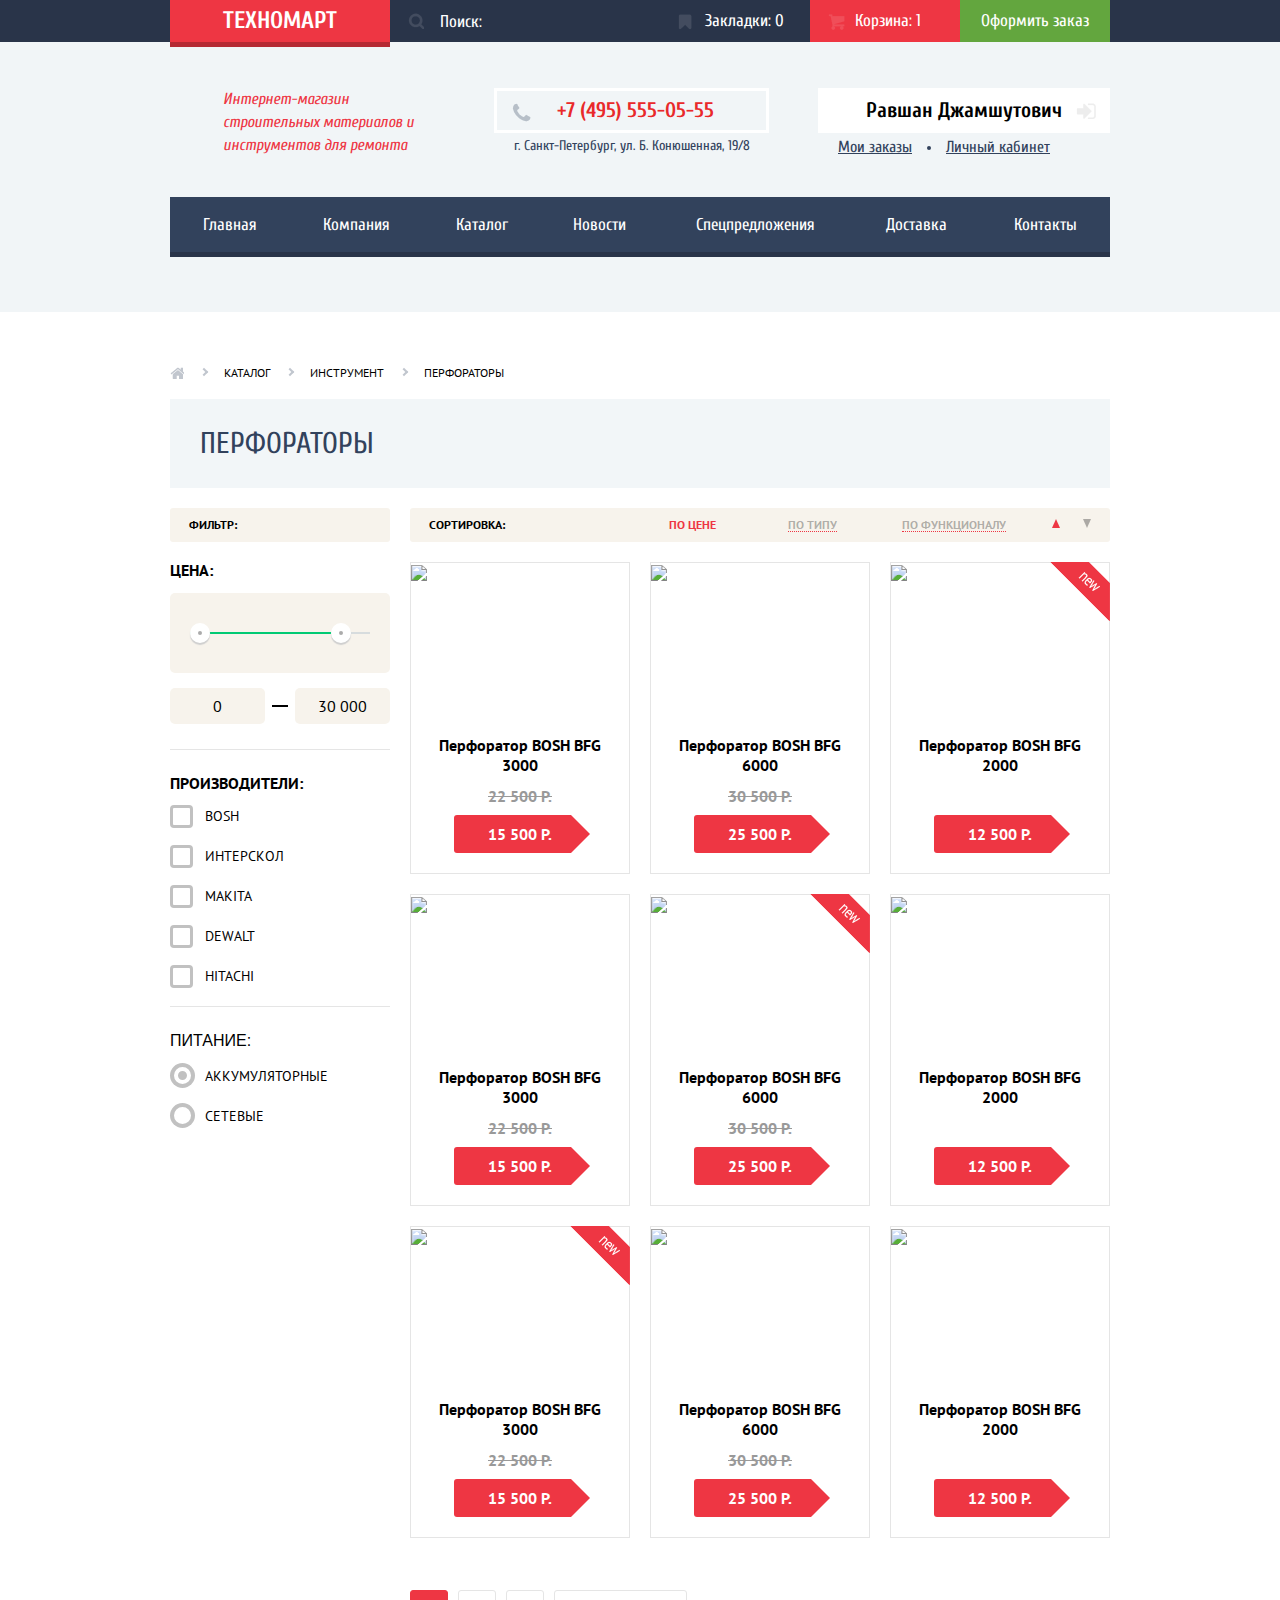
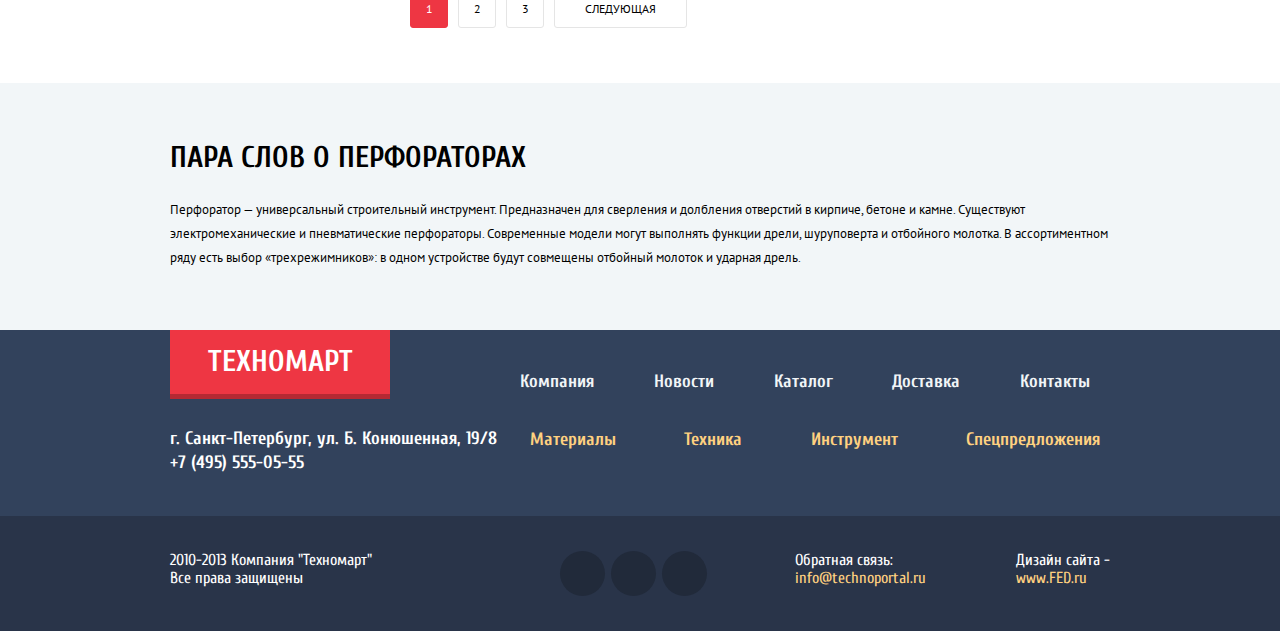
==== commit 715c4de6: "доработки финалка" ====
--- a/catalog.html
+++ b/catalog.html
@@ -3,24 +3,24 @@
   <head>
     <meta charset="utf-8">
     <title>HTML Academy: Техномарт</title>
-    <link rel="stylesheet" 
-     href="https://fonts.googleapis.com/css?family=PT+Sans+Narrow:400,700&amp;subset=latin,cyrillic">
-     <link rel="stylesheet" href="../css/style.css">
+    <link href="https://fonts.googleapis.com/css?family=Cuprum:400,700|PT+Sans:400,700&amp;subset=cyrillic" rel="stylesheet">
+     <link rel="stylesheet" href="css/normalize.css">
+     <link rel="stylesheet" href="css/style.css">
   </head>
   <body>
    <section class="action-menu">
-           <div class="layout-wrapper clearfix">
+           <div class="layout-center-wrapper clearfix">
        	       <h1 class="btn-technomart"><a href="index.html">Техномарт</a></h1>
                <form method="post" class="search" action="#" name="search">
                    <input type="text" placeholder="Поиск:" name="search-item" id="search-item"><label></label>
                </form>  
                <a class="order" href="#">Оформить заказ</a>  
-               <p class="user-panel busket">Корзина:
+               <a class="user-panel bookmark" href="#">Закладки:
                   <span class="number">0</span>
-               </p>          
-               <p class="user-panel bookmark">Закладки:
-                  <span class="number">0</span>
-               </p>
+               </a>
+                <a class="user-panel busket active" href="#">Корзина:
+                  <span class="number">1</span>
+               </a> 
             </div>
    </section>
   <header class="top-header">
@@ -29,8 +29,13 @@
                   <h2 class="description">Интернет-магазин строительных материалов и инструментов для ремонта</h2>
                     <div class="contact">
                         <p class="contact-tel">+7 (495) 555-05-55</p>
-                        <p class="contact-adress">Москва, ул. Строителей, д.15</p>
+                        <p class="contact-adress">г. Санкт-Петербург, ул. Б. Конюшенная, 19/8</p>
                     </div>
+                        <div class="account-menu">
+                        <div class="enter-registr account-no-visible">
+                            <a class="account-menu-enter" href="#">Войти</a>
+                            <a class="account-menu-registration" href="#">Регистрация</a>
+                        </div>
                         <div class="user-panel-block">
                             <p class="account-menu-user-panel">Равшан Джамшутович<a href="#" class="account-menu-exit"></a></p>
                             <div class="account-menu-user-links">
@@ -38,7 +43,8 @@
                                 <span class="point"></span>
                                 <a href="#">Личный кабинет</a>
                             </div>
-                        </div>                    
+                        </div>                     
+                    </div>                    
                 </div>
                 <nav class="main-menu">
                     <ul>
@@ -69,7 +75,7 @@
                 <div class="filter">
                 <div class="filter-title">Фильтр:</div>
                 <fieldset class="range-filter">
-                            <legend>Цена:</legend>
+                            <div class="set">Цена:</div>
                             <div class="checkbox-visible">
                                 <div class="range-controls">
                                     <div class="scale">
@@ -83,10 +89,10 @@
                                     <input class="max-price" type="text" value="30 000">
                                 </div>
                             </div>
-                <fieldset>
+                </fieldset>
                 <form method="post" class="form-filter" action="#" name="filter">
                             <fieldset class="range-filter">
-                                <legend>Производители:</legend>
+                                <div class="set">Производители:</div>
                                 <div class="checkbox-visible">
                                     <input type="checkbox" class="checkbox" value="bosh" name="bosh" id="bosh"><label for="bosh">bosh</label>
                                     <input type="checkbox" class="checkbox" value="интерскол" name="interskol" id="interskol"><label for="interskol">интерскол</label>
@@ -96,7 +102,7 @@
                                 </div>
                             </fieldset>
                             <fieldset>
-                                <legend>Питание:</legend>
+                                <div class="set">Питание:</div>
                                 <div class="checkbox-visible">
                                     <input type="radio" class="radio" value="аккумуляторные" name="power" id="battery" checked=""><label for="battery">аккумуляторные</label>
                                     <input type="radio" class="radio" value="сетевые" name="power" id="electric"><label for="electric">сетевые</label>
@@ -104,7 +110,6 @@
                             </fieldset>
                         </form>
                 </div>
-
                 <div class="sellers catalog-sellers">
                         <div class="catalog-sellers-title">сортировка: 
                             <a class="sort-down" href="#"></a>
@@ -114,79 +119,124 @@
                             <a class="sort-type price sort-type-action" href="#">по цене</a>
                         </div>
                         <div class="sellers">
-                            <div class="sellers-item new">                                
-                                <div class="item-foto">
-                                    <img src="#" alt="Перфоратор BOSH BFG 3000" width="127" height="112">
+                            <div class="sellers-item"> 
+                                <div class="actions">
+                                <a class="actions-buy">купить</a>
+                                <a class="actions-bookmark">в закладки</a>
+                                </div>                               
+                                <div class="item-foto">
+                                <img src="img/snippet3.png" alt="Перфоратор BOSH BFG 3000" width="127" height="112">
                                 </div>
                                 <h4 class="item-title"><a href="#">Перфоратор BOSH BFG 3000</a></h4>
                                 <p class="item-price item-price-old">22 500 р.</p>
                                 <p class="item-price item-price-new">15 500 р.</p>
                             </div>
                             <div class="sellers-item">
-                                <div class="item-foto">
-                                    <img src="#" alt="Перфоратор BOSH BFG 6000" width="144" height="128">
+                                <div class="actions">
+                                <a class="actions-buy">купить</a>
+                                <a class="actions-bookmark">в закладки</a>
+                                </div>
+                                <div class="item-foto">
+                                <img src="img/snippet2.png" alt="Перфоратор BOSH BFG 6000" width="144" height="128">
                                 </div>
                                 <h4 class="item-title"><a href="#">Перфоратор BOSH BFG 6000</a></h4>
                                 <p class="item-price item-price-old">30 500 р.</p>
                                 <p class="item-price item-price-new">25 500 р.</p>
                             </div>
-                            <div class="sellers-item">
-                                <div class="item-foto">
-                                    <img src="#" alt="Перфоратор BOSH BFG 2000" width="127" height="112">
+                            <div class="sellers-item new">
+                                <div class="actions">
+                                <a class="actions-buy">купить</a>
+                                <a class="actions-bookmark">в закладки</a>
+                                </div>
+                                <div class="item-foto">
+                                <img src="img/snippet3.png" alt="Перфоратор BOSH BFG 2000" width="127" height="112">
                                 </div>
                                 <h4 class="item-title"><a href="#">Перфоратор BOSH BFG 2000</a></h4>
                                 <p class="item-price item-price-old"></p>
                                 <p class="item-price item-price-new">12 500 р.</p>
                             </div>
                             <div class="sellers-item">
-                                <div class="item-foto">
-                                    <img src="#" alt="Перфоратор BOSH BFG 3000" width="127" height="112">
+                                <div class="actions">
+                                <a class="actions-buy">купить</a>
+                                <a class="actions-bookmark">в закладки</a>
+                                </div>
+                                <div class="item-foto">
+                                <img src="img/snippet2.png" alt="Перфоратор BOSH BFG 3000" width="127" height="112">
                                 </div>
                                 <h4 class="item-title"><a href="#">Перфоратор BOSH BFG 3000</a></h4>
                                 <p class="item-price item-price-old">22 500 р.</p>
                                 <p class="item-price item-price-new">15 500 р.</p>
                             </div>
                             <div class="sellers-item new">
-                                <div class="item-foto">
-                                    <img src="#" alt="Перфоратор BOSH BFG 6000" width="144" height="128">
+                                <div class="actions">
+                                <a class="actions-buy">купить</a>
+                                <a class="actions-bookmark">в закладки</a>
+                                </div>
+                                <div class="item-foto">
+                                <img src="img/snippet3.png" alt="Перфоратор BOSH BFG 6000" width="127" height="112">
                                 </div>
                                 <h4 class="item-title"><a href="#">Перфоратор BOSH BFG 6000</a></h4>
                                 <p class="item-price item-price-old">30 500 р.</p>
                                 <p class="item-price item-price-new">25 500 р.</p>
                             </div>
                             <div class="sellers-item">
-                                <div class="item-foto">
-                                    <img src="#" alt="Перфоратор BOSH BFG 2000" width="127" height="112">
+                                <div class="actions">
+                                <a class="actions-buy">купить</a>
+                                <a class="actions-bookmark">в закладки</a>
+                                </div>
+                                <div class="item-foto">
+                                <img src="img/snippet2.png" alt="Перфоратор BOSH BFG 2000" width="127" height="112">
                                 </div>
                                 <h4 class="item-title"><a href="#">Перфоратор BOSH BFG 2000</a></h4>
                                 <p class="item-price item-price-old"></p>
                                 <p class="item-price item-price-new">12 500 р.</p>
                             </div>    
-                            <div class="sellers-item">
-                                <div class="item-foto">
-                                    <img src="#" alt="Перфоратор BOSH BFG 3000" width="127" height="112">
+                            <div class="sellers-item new">
+                                <div class="actions">
+                                <a class="actions-buy">купить</a>
+                                <a class="actions-bookmark">в закладки</a>
+                                </div>
+                                <div class="item-foto">
+                                <img src="img/snippet2.png" alt="Перфоратор BOSH BFG 3000" width="127" height="112">
                                 </div>
                                 <h4 class="item-title"><a href="#">Перфоратор BOSH BFG 3000</a></h4>
                                 <p class="item-price item-price-old">22 500 р.</p>
                                 <p class="item-price item-price-new">15 500 р.</p>
                             </div>
                             <div class="sellers-item">
-                                <div class="item-foto">
-                                    <img src="#" alt="Перфоратор BOSH BFG 6000" width="144" height="128">
+                                <div class="actions">
+                                <a class="actions-buy">купить</a>
+                                <a class="actions-bookmark">в закладки</a>
+                                </div>
+                                <div class="item-foto">
+                                <img src="img/snippet3.png" alt="Перфоратор BOSH BFG 6000" width="127" height="112">
                                 </div>
                                 <h4 class="item-title"><a href="#">Перфоратор BOSH BFG 6000</a></h4>
                                 <p class="item-price item-price-old">30 500 р.</p>
                                 <p class="item-price item-price-new">25 500 р.</p>
                             </div>
-                            <div class="sellers-item new">
-                                <div class="item-foto">
-                                    <img src="#" alt="Перфоратор BOSH BFG 2000" width="127" height="112">
+                            <div class="sellers-item">
+                                <div class="actions">
+                                <a class="actions-buy">купить</a>
+                                <a class="actions-bookmark">в закладки</a>
+                                </div>
+                                <div class="item-foto">
+                                <img src="img/snippet2.png" alt="Перфоратор BOSH BFG 2000" width="127" height="112">
                                 </div>
                                 <h4 class="item-title"><a href="#">Перфоратор BOSH BFG 2000</a></h4>
                                 <p class="item-price item-price-old"></p>
                                 <p class="item-price item-price-new">12 500 р.</p>
                             </div>
                         </div>
+                        <article class="modal-add-product">
+                                 <span class="icon"></span>
+                                 <span>Товар добавлен в корзину!</span>
+                                 <button class="modal-content-close-buy" type="button"></button>
+                                 <div class="add-product-button">
+                                 <a class="btn active-btn" href="#ordering">Оформить заказ</a>
+                                 <a class="btn" href="#">Продолжить Покупки</a>
+                                 </div>
+                        </article>
                         <div class="paginator">
                             <a class="paginator-prev" href="#prev">Предыдущая</a>
                             <a href="#" class="current">1</a>
@@ -208,13 +258,13 @@
             <div class="layout-center-wrapper clearfix">
                 <div class="contact">
                     <h2 class="btn-technomart"><a href="index.html">Техномарт</a></h2>
-                    <p>г. Москва, ул. Строителей, 15 +7 (495) 555-05-55</p>
+                    <p class="sec-menu">г. Санкт-Петербург, ул. Б. Конюшенная, 19/8<br> +7 (495) 555-05-55</p>
                 </div>
                 <nav class="menu-row">
                     <ul class="menu-row-top">
                         <li><a href="#">Компания</a></li>
                         <li><a href="#">Новости</a></li>
-                        <li><a href="#">Каталог</a></li>
+                        <li><a href="catalog.html">Каталог</a></li>
                         <li><a href="#">Доставка</a></li>
                         <li><a href="#">Контакты</a></li>
                     </ul>
@@ -227,20 +277,20 @@
                 </nav>
             </div>
         </section>
- <footer class="footer">
+<footer class="footer">
             <div class="layout-center-wrapper clearfix">
                 <div class="copyright-left">
                     <p>2010-2013 Компания "Техномарт"</p>
                     <p>Все права защищены</p>
                 </div>
                 <div class="copyright-left social-button">
-                    <a class="social-btn social-btn-vk" href="#">Вконтакте</a>
-                    <a class="social-btn social-btn-fb" href="#">Фейсбук</a>
-                    <a class="social-btn social-btn-inst" href="#">Инстаграм</a>
+                    <a href="https://vk.com/dozera" class="btn-social btn-social-vk"></a>
+                    <a href="https://www.facebook.com/Dmitriy.Fedonin" class="btn-social btn-social-fb"></a>
+                    <a href="https://www.instagram.com/fed_black/" class="btn-social btn-social-inst"></a>
                 </div>
                 <div class="copyright-right">
-                    <p>Дизайн сайта</p>
-                    <p><a href="#">FED</a></p>
+                    <p>Дизайн сайта -</p>
+                    <p><a href="https://vk.com/dozera">www.FED.ru</a></p>
                 </div>
                 <div class="copyright-right">
                     <p>Обратная связь:</p>
@@ -248,5 +298,38 @@
                 </div>
             </div>
         </footer>
-         </body>
-</html>+        <script>
+        
+var userPanel = document.querySelector(".user-panel-block");
+var close = document.querySelector(".account-menu-exit");
+var enterBlock = document.querySelector(".enter-registr");
+var link = document.querySelector(".account-menu-enter");
+
+close.addEventListener("click", function(event) {
+    event.preventDefault();
+    enterBlock.classList.remove("account-no-visible");
+    userPanel.classList.add("account-no-visible");
+})
+link.addEventListener("click", function(event) {
+    event.preventDefault();
+    enterBlock.classList.add("account-no-visible");
+    userPanel.classList.remove("account-no-visible");
+}); 
+
+        var linkbuy = document.querySelectorAll(".actions-buy");
+        var buy = document.querySelector(".modal-add-product");
+        var closebuy = document.querySelector(".modal-content-close-buy");
+        for (var i = 0; i < linkbuy.length; i++) {
+            linkbuy[i].addEventListener("click", function(event) { 
+                event.preventDefault();
+                buy.classList.add("modal-content-show");
+            });
+        }
+
+        closebuy.addEventListener("click",function(event) { 
+            event.preventDefault();
+            buy.classList.remove("modal-content-show");
+        });
+        </script>
+    </body>
+</html>
--- a/css/style.css
+++ b/css/style.css
@@ -1,14 +1,2144 @@
-html, body{
-margin: 0;
-padding: 0;
+html,
+body,
+ul,
+li,
+main,
+footer,
+header,
+section,
+div,
+p,
+form,
+input,
+label,
+nav,
+h1,
+h2,
+h3,
+h4,
+h5,
+h6,
+fieldset {
+    margin: 0;
+    padding: 0;
 }
 body {
-	min-width: 960px;
-    background: #000000 url("../img/white-background.png") no-repeat center top;
-    color: #ffffff;
-    font-family: "PT Sans Narrow", "Arial", sans-serif;
+    min-width: 960px;
+}
+fieldset {
+    border: none;
+}
+a {
+    text-decoration: none;
+}
+ul {
+    list-style: none;
+}
+.point {
+    display: inline-block;
+    height: 4px;
+    width: 4px;
+    margin: 0 0 2px;
+    background: #ffd180;
+    border-radius: 50%;
+}
+.btn {
+    float: right;
+    padding: 12px 0;
+    background: #ee3643;
+    border-radius: 3px;
+    font: 14px/1 "Cuprum", "Arial", sans-serif;
+    color: #fff;
+    text-transform: uppercase;
+    text-align: center;
+    cursor: pointer;
+}
+.btn:hover {
+    background: #ca2c37;
+}
+.btn:active {
+    background: #ba2732;
+}
+.layout-center-wrapper {
+    width: 940px;
+    margin: 0 auto;
+    padding: 0 10px;
+    position: relative;
+}
+.clearfix::after {
+    content: "";
+    display: table;
+    clear: both;
+}
+.contact-tel::before {
+    content: "";
+    width: 19px;
+    height: 19px;
+    margin: -8px 0 0;
+    background: url("../img/.icon-phone.png") no-repeat;
+    position: absolute;
+    top: 50%;
+}
+.account-menu-enter::before {
+    content: "";
+    width: 19px;
+    height: 19px;
+    margin: -8px 0 0;
+    background: url("../img/.icon-login.png") no-repeat;
+    position: absolute;
+    top: 50%;
+}
+.account-menu-user-panel::before {
+    content: "";
+    width: 19px;
+    height: 19px;
+    margin: -8px 0 0;
+    background: url("../img/.icon-user.png") no-repeat;
+    position: absolute;
+    top: 50%;
+}
+.action-menu {
+    background: #293449;
+    font: 17px/2.48 "Cuprum", "Arial", sans-serif;
+    color: #fff;
+}
+.btn-technomart {
+    width: 220px;
+    float: left;
+}
+.btn-technomart a {
+    display: block;
+    background: #ee3643;
+    box-shadow: 0 5px 0 0 #b52933;
+    font: 700 24px/1.75 "Cuprum", "Arial", sans-serif;
+    color: #fff;
+    text-transform: uppercase;
+    text-align: center;
+}
+.contact a {
+    margin: 0 0 33px;
+    font: 700 30px/2.12 "Cuprum", "Arial", sans-serif;
+}
+.btn-technomart a:hover {
+    background: #ca2c37;
+    box-shadow: 0 5px 0 0 #9a212a;
+}
+.btn-technomart a:active {
+    background: #ba2732;
+    box-shadow: 0 5px 0 0 #91242c;
+}
+.order {
+    width: 150px;
+    float: right;
+    background: #63a63e;
+    color: #fff;
+    text-align: center;
+}
+.order:hover {
+    background: #5fbb2d;
+}
+.order:active {
+    background: #518534;
+}
+.user-panel {
+    position: relative;
+    width: 105px;
+    float: left;
+    padding: 12px 0 12px 45px;
+    font-size: 17px;
+    line-height: 18px;
+    font-weight: 400;
+    font-style: normal;
+    font-family: "Cuprum", "Arial", sans-serif;
+    text-decoration: none;
+    color: #fff;
+    background-color: #293449;
+}
+.user-panel.active {
+    background: #ee3643;
+}
+.busket:hover,
+.bookmark:hover {
+    cursor: pointer;
+}
+.busket:active,
+.bookmark:active {
+    background: #161d29;
+}
+.busket::before,
+.bookmark::before {
+    content: "";
+    margin: -7px 0 0;
+    position: absolute;
+    left: 18px;
+    top: 50%;
+    opacity: .4;
+}
+.busket::before {
+    background: url("../img/.icon-basket.png") no-repeat;
+    height: 18px;
+    width: 18px;
+}
+.bookmark::before {
+    background: url("../img/.icon-bookmark.png") no-repeat;
+    height: 19px;
+    width: 17px;
+}
+.busket:hover::before,
+.bookmark:hover::before {
+    opacity: 1;
+}
+.busket:active::before,
+.bookmark:active::before {
+    opacity: .3;
+}
+.search {
+    float: left;
+    height: 42px;
+    position: relative;
+}
+.search input {
+    height: 100%;
+    width: 220px;
+    padding: 0 0 0 50px;
+    background: none;
+    border: none;
+    position: relative;
+    font: 17px/1 "Cuprum", "Arial", sans-serif;
+    color: #000;
+    cursor: pointer;
+    z-index: 10;
+}
+.search label::before {
+    left: 18px;
+    opacity: .4;
+    z-index: 0;
+}
+.search label::before {
+    content: "";
+    width: 16px;
+    height: 16px;
+    margin: -8px 0 0;
+    background: url("../img/.icon-search.png") no-repeat;
+    position: absolute;
+    top: 50%;
+}
+.search input:hover~label::before {
+    opacity: 1;
+}
+.search input:focus {
+    background: #fff;
+    outline: none;
+    color: #000;
+}
+.search input:focus~label::before {
+    background-position: -17px 0;
+    opacity: 1;
+    z-index: 100;
+    cursor: pointer;
+}
+.search input::-webkit-input-placeholder {
+    color: #fff;
+}
+.search input::-moz-placeholder {
+    color: #fff;
+}
+.search input:-moz-placeholder {
+    color: #fff;
+}
+.search input:-ms-input-placeholder {
+    color: #fff;
+}
+.search input:focus::-webkit-input-placeholder {
+    color: #000;
+}
+.search input:focus::-moz-placeholder {
+    color: #000;
+}
+.search input:focus:-moz-placeholder {
+    color: #000;
+}
+.search input:focus:-ms-input-placeholder {
+    color: #000;
+}
+.top-header {
+    padding: 46px 0 60px 0;
+    background: #f1f5f7;
+}
+.action-contact-description {
+    margin: 0 0 40px;
+}
+.top-header .description {
+    width: 195px;
+    margin: 0 10px 0 0;
+    padding: 0 66px 0 53px;
+    float: left;
+    font: italic normal 16px/1.44 "Cuprum", "Arial", sans-serif;
+    color: #ee3643;
+}
+.top-header .contact {
+    width: 275px;
+    float: left;
+}
+.contact-tel {
+    margin: 0 0 5px;
+    padding: 0 0 0 60px;
+    border: 3px solid #fff;
+    position: relative;
+    font: bold 21px/1.86 "Cuprum", "Arial", sans-serif;
+    color: #e9292a;
+}
+.contact-tel::before {
+    left: 15px;
+}
+.contact-adress {
+    font: 14px/1.13 "Cuprum", "Arial", sans-serif;
+    color: #32425c;
+    text-align: center;
+}
+.account-menu {
+    max-width: 380px;
+    float: right;
+    font-size: 0;
+}
+.account-menu-registration,
+.account-menu-enter,
+.account-menu-user-panel {
+    font: bold 21px/2.14 "Cuprum", "Arial", sans-serif;
+    color: #000;
+    background: #fff;
+    position: relative;
+}
+.account-menu-registration {
+    display: inline-block;
+    margin: 0 0 0 10px;
+    padding: 0 25px;
+}
+.account-menu-enter {
+    display: inline-block;
+    padding: 0 30px 0 48px;
+}
+.account-menu-enter::before {
+    left: 18px;
+    opacity: .3;
+}
+.account-menu-registration:hover,
+.account-menu-enter:hover {
+    color: #ee3643;
+}
+.account-menu-enter:hover::before {
+    opacity: 1;
+}
+.account-menu-registration:active,
+.account-menu-enter:active {
+    color: rgba(0, 0, 0, 0.3);
+}
+.account-menu-enter:active::before {
+    opacity: .3;
+}
+.account-menu-user-panel {
+    display: inline-block;
+    padding: 0 48px;
+    margin: 0 0 5px;
+}
+.account-menu-user-panel::before {
+    left: 18px;
+}
+.account-menu-exit {
+    width: 20px;
+    height: 16px;
+    margin: -8px 0 0;
+    background: url("../img/.icon-login.png") no-repeat;
+    position: absolute;
+    top: 50%;
+    right: 14px;
+    opacity: .3;
+}
+.account-menu-exit:hover {
+    opacity: 1;
+}
+.account-menu-exit:active,
+.account-menu-exit:active+span {
+    opacity: .3;
+}
+.account-menu-user-links {
+    padding: 0 0 0 20px;
+}
+.account-menu-user-links a {
+    background: none;
+    font: 16px/1.13 "Cuprum", "Arial", sans-serif;
+    color: #32425c;
+    text-decoration: underline;
+}
+.account-menu-user-links a:hover {
+    color: #ee3643;
+}
+.account-menu-user-links a:active {
+    color: #32425c;
+    opacity: .3;
+}
+.account-menu-user-links .point {
+    margin: 0 15px 2px;
+    background: #32425c;
+}
+.user-panel-block {
+    display: block;
+}
+.account-no-visible {
+    display: none;
+}
+.main-menu ul {
+    display: table;
+    width: 100%;
+    background: #32425c;
+}
+.main-menu li {
+    display: table-cell;
+}
+.main-menu a {
+    display: block;
+    font: 17px/3.24 "Cuprum", sans-serif;
+    color: #fff;
+    text-align: center;
+    padding: 0 25px;
+    box-shadow: 0 5px 0 0 #293449;
+}
+.main-menu a:hover {
+    background: #293449;
+}
+.main-menu a:active {
+    background: #1d2739;
+    box-shadow: 0 5px 0 0 #1d2739;
+    color: rgba(255, 255, 255, 0.3);
+}
+.catalog {
+    padding: 55px 0;
+    color: #fff;
+}
+.service-name {
+    width: 275px;
+    height: 76px;
+    margin: 0 0 20px 20px;
+    padding: 25px 0 22px 25px;
+    float: right;
+    position: relative;
+}
+.new::after {
+    content: "";
+    position: absolute;
+    width: 60px;
+    height: 59px;
+    top: 0;
+    right: 0;
+    background: url("../img/flag-new.png") no-repeat 0;
+    z-index: 1000;
+}
+.sellers-item.new::after {
+    top: -1px;
+    right: -1px;
+}
+.service-name.technics {
+    background: #cc79d1;
+}
+.service-name.technics::before {
+    content: "";
+    margin: -31px 0 0;
+    position: absolute;
+    right: 30px;
+    height: 62px;
+    width: 78px;
+    background-position: 1px 0;
+    background: url("../img/layer-3.png") no-repeat;
+    top: 50%;
+}
+.service-name.tool {
+    background: #4aafde;
+}
+.service-name.tool::before {
+    content: "";
+    margin: -31px 0 0;
+    position: absolute;
+    right: 30px;
+    height: 61px;
+    width: 75px;
+    background-position: -45px 0;
+    background: url("../img/layer-2.png") no-repeat;
+    top: 50%;
+}
+.service-name.materials {
+    background: #f6b22d;
+    margin-left: 0;
+}
+.service-name.materials::before {
+    content: "";
+    margin: -31px 0 0;
+    position: absolute;
+    right: 30px;
+    height: 65px;
+    width: 44px;
+    background: url("../img/layer-1.png") no-repeat;
+    top: 50%;
+}
+.service-name.sale {
+    background: #85d179;
+}
+.service-name.sale::before {
+    content: "";
+    margin: -31px 0 0;
+    position: absolute;
+    right: 30px;
+    height: 72px;
+    width: 59px;
+    background-position: -200px 0;
+    background: url("../img/layer-4.png") no-repeat;
+    top: 50%;
+}
+.service-name.delivery {
+    background: #f6b22d;
+}
+.service-name.delivery::before {
+    content: "";
+    margin: -31px 0 0;
+    position: absolute;
+    right: 30px;
+    height: 63px;
+    width: 78px;
+    background-position: -260px 0;
+    background: url("../img/layer-5.png") no-repeat;
+    top: 50%;
+}
+.slider {
+    width: 620px;
+    height: 266px;
+    float: left;
+    position: relative;
+    overflow: hidden;
+}
+.slider input {
+    display: none;
+}
+.slider-controls-buttons {
+    width: 160px;
+    height: 10px;
+    margin: 0 0 0 -80px;
+    position: absolute;
+    bottom: 36px;
+    left: 50%;
+    z-index: 1000;
+    text-align: center;
+    font-size: 0;
+}
+.slider-controls-buttons label {
+    display: inline-block;
+    width: 6px;
+    height: 6px;
+    margin: 0 5px;
+    background: #fff;
+    border: 2px solid #fff;
+    border-radius: 50%;
+    vertical-align: top;
+    cursor: pointer;
+}
+.slider #drill:checked~.slider-controls-buttons label[for="drill"],
+.slider #perforator:checked~.slider-controls-buttons label[for="perforator"] {
+    background: #ee3643;
+}
+.slider #perforator:checked~.slides {
+    left: -620px;
+}
+.slider #drill:checked~.slides {
+    left: 0;
+}
+.slider #drill:checked~.slider-controls-arrows label[for="drill"]::after,
+.slider #perforator:checked~.slider-controls-arrows label[for="perforator"]::after {
+    opacity: 0;
+    cursor: default;
+}
+.slider-controls-arrows {
+    height: 100%;
+    position: relative;
+}
+.slider-prev::after,
+.slider-next::after {
+    display: block;
+    content: "";
+    height: 25px;
+    width: 25px;
+    margin: -15px 0 0;
+    border-right: 5px solid #fff;
+    border-bottom: 5px solid #fff;
+    border-radius: 5px;
+    position: absolute;
+    right: 27px;
+    top: 50%;
+    z-index: 1000;
+    -moz-transform: rotate(-45deg);
+    -ms-transform: rotate(-45deg);
+    -webkit-transform: rotate(-45deg);
+    -o-transform: rotate(-45deg);
+    transform: rotate(-45deg);
+    cursor: pointer;
+}
+.slider-prev::after {
+    -moz-transform: rotate(135deg);
+    -ms-transform: rotate(135deg);
+    -webkit-transform: rotate(135deg);
+    -o-transform: rotate(135deg);
+    transform: rotate(135deg);
+    left: 27px;
+}
+.slider-prev:hover::after,
+.slider-next:hover::after {
+    box-shadow: 2px 2px 2px 0 #fff;
+}
+.slider-prev:active::after,
+.slider-next:active::after {
+    border-color: #ee3643;
+    box-shadow: 2px 2px 2px 0 #ee3643;
+}
+.slides {
+    width: 200%;
+    height: 100%;
+    position: absolute;
+    top: 0;
+    left: 0;
+}
+.slide {
+    float: left;
+    height: 100%;
+    width: 620px;
+    position: relative;
+}
+.perforator {
+    background: url("../img/slide-2.jpg") no-repeat;
+}
+.drill {
+    background: url("../img/slide-1.jpg") no-repeat;
+}
+.slide-text {
+    width: 260px;
+    padding: 15px 24px;
+    color: #fff;
+}
+.slide-title {
+    font: bold 36px/1.1 "Cuprum", "Arial", sans-serif;
+    text-transform: uppercase;
+}
+.slide-text p {
+    font: 18px/1.33 "PT Sans", "Arial", sans-serif;
+}
+.open-catalog {
+    width: 195px;
+    position: absolute;
+    bottom: 22px;
+    left: 25px;
+}
+.service-title {
+    font: bold 24px/1 "Cuprum", "Arial", sans-serif;
+}
+.service-description {
+    display: inline-block;
+    width: 135px;
+    margin: 15px 0 0;
+    background: rgba(0, 0, 0, 0.1);
+    border-radius: 3px;
+    font: 14px/2.71 "Cuprum", "Arial", sans-serif;
+    text-transform: uppercase;
+    text-align: center;
+}
+.service-description:hover {
+    background: rgba(0, 0, 0, 0.2);
+    cursor: pointer;
+}
+.service-description:active {
+    background: rgba(0, 0, 0, 0.3);
+}
+.popular-title {
+    margin: 0 0 20px;
+    padding: 25px 24px 25px 30px;
+    background: #f7f3ec;
+    font: 30px/1.3 "Cuprum", "Arial", sans-serif;
+    text-transform: uppercase;
+    color: #32425c;
+}
+.popular-title .btn {
+    width: 250px;
+}
+.sellers,
+.manufacturers {
+    font-size: 0;
+    margin: 0 0 0 -20px
+}
+.sellers-item {
+    display: inline-block;
+    width: 218px;
+    margin: 0 0 20px 20px;
+    padding: 0 0 20px;
+    background: #fff;
+    border: 1px solid #e5e5e5;
+    position: relative;
+    font: 600 16px/1.25 "PT Sans", "Arial", sans-serif;
+    text-align: center;
+}
+.sellers-item:hover {
+    box-shadow: 0 7px 25px 0 rgba(41, 52, 73, 0.5);
+}
+.sellers-item:hover .actions {
+    display: block;
+}
+.item-title {
+    padding: 0 25px;
+    margin: 0 0 2px;
+    font-weight: 600;
+}
+.item-title a {
+    color: #000;
+}
+.item-title a:hover,
+.item-title a:active {
+    color: #ee3643;
+}
+.item-price {
+    min-height: 38px;
+    line-height: 38px;
+    text-transform: uppercase;
+}
+.item-price-old {
+    color: #999;
+    text-decoration: line-through;
+}
+.item-price-new {
+    display: inline-block;
+    padding: 0 34px;
+    background: #ee3643;
+    border-bottom-left-radius: 3px;
+    border-top-left-radius: 3px;
+    position: relative;
+    z-index: 0;
+    color: #fff;
+}
+.item-price-new::after {
+    content: "";
+    border-style: solid;
+    border-width: 19px 0 19px 19px;
+    border-color: #fff #fff #fff #ee3643;
+    position: absolute;
+    z-index: 5;
+    right: -4px;
+}
+.item-foto {
+    line-height: 170px;
+}
+.actions {
+    display: none;
+    width: 218px;
+    height: 88px;
+    padding: 40px 0;
+    background: rgba(255, 255, 255, .8);
+    position: absolute;
+    top: 0;
+    left: 0;
+    z-index: 10;
+}
+.actions-buy,
+.actions-bookmark {
+    display: block;
+    width: 135px;
+    margin: 0 auto 7px;
+    padding: 7px 0;
+    border: 3px solid #63a63e;
+    border-bottom-color: #367315;
+    border-radius: 3px;
+    position: relative;
+    font: 14px/1.29 "Cuprum", "Arial", sans-serif;
+    color: #fff;
+    text-decoration: none;
+    text-transform: uppercase;
+    cursor: pointer;
+}
+.actions-bookmark {
+    color: #32425c;
+    background: #fff;
+    border-bottom-color: #63a63e;
+}
+.actions-buy {
+    background: #63a63e;
+}
+.actions-bookmark:hover {
+    border: 3px solid #32425c;
+}
+.actions-bookmark:active {
+    border: 3px solid #32425c;
+    opacity: .3;
+}
+.actions-buy:hover {
+    background: #5fbb2d;
+    border: 3px solid #5fbb2d;
+    border-bottom-color: #367315;
+}
+.actions-buy:active {
+    background: #518534;
+    border: 3px solid #518534;
+    color: rgba(255, 255, 255, 0.3);
+}
+.actions-buy::before {
+    content: "";
+    height: 13px;
+    width: 16px;
+    margin: -8px 0 0;
+    background: url("img/icon-image.png") no-repeat -47px 0;
+    position: absolute;
+    left: 14px;
+    top: 50%;
+    opacity: .2;
+}
+.actions-buy:hover::before {
+    opacity: 1;
+}
+.actions-buy:active::before {
+    opacity: .2;
+}
+.manufacturer-logo {
+    display: inline-block;
+    width: 218px;
+    margin: 0 0 20px 20px;
+    background: #fff;
+    border: 1px solid #e5e5e5;
+    line-height: 143px;
+    vertical-align: top;
+    text-align: center;
+}
+.manufacturer-logo:hover {
+    box-shadow: 0 7px 25px 0 rgba(41, 52, 73, 0.5);
+}
+.manufacturer-logo:active {
+    box-shadow: 0 4px 10px 0 rgba(41, 52, 73, 0.5);
+}
+.item-foto img,
+.manufacturer-logo img {
+    vertical-align: middle;
+    max-width: 100%;
+}
+.service {
+    background: #f2f6f8;
+    padding: 50px 0 0;
+}
+.service h2,
+.about-us h2,
+.goods-description h2 {
+    margin: 0 0 25px;
+    font: bold 30px/1 "Cuprum", "Arial", sans-serif;
+    color: #000;
+    text-transform: uppercase;
+}
+.service p {
+    width: 460px;
+    margin: 0 0 50px;
+    font: 13px/1.85 "PT Sans", "Arial", sans-serif;
+}
+.service-index input {
+    display: none;
+}
+.service-control {
+    float: left;
+    position: relative;
+}
+.service-control::after {
+    content: "";
+    height: 272px;
+    width: 10px;
+    margin: -136px 0 0;
+    background: url("../img/icon-image.png") -200px 0;
+    position: absolute;
+    top: 50%;
+    right: 0px;
+}
+.service-control label {
+    display: block;
+    width: 218px;
+    padding: 0 0 0 22px;
+    border-top: #405069 solid 1px;
+    border-bottom: #293449 solid 1px;
+    background: #32425c;
+    font: bold 21px/2.81 "Cuprum", "Arial", sans-serif;
+    color: #fff;
+    cursor: pointer;
+}
+.service-control label:hover,
+.service-control label:active {
+    background: #293449;
+}
+#delivery:checked~.service-control label[for="delivery"],
+#garantee:checked~.service-control label[for="garantee"],
+#credit:checked~.service-control label[for="credit"] {
+    background: #fff;
+    border-color: #fff;
+    color: #32425c;
+}
+.service-info {
+    display: none;
+    width: 620px;
+    height: 285px;
+    margin: 0 0 0 80px;
+    float: left;
+    position: relative;
+}
+.service-info.delivery::after {
+    content: "";
+    background: url("../img/sm-1.png") no-repeat;
+    width: 468px;
+    height: 261px;
+    top: 25px;
+    position: absolute;
+    right: 0;
+    top: 0;
+}
+.service-info.garantee::after {
+    content: "";
+    background: url("../img/sm-2.png") no-repeat;
+    width: 389px;
+    height: 283px;
+    top: 25px;
+    position: absolute;
+    right: 0;
+    top: 0;
+}
+.service-info.credit::after {
+    content: "";
+    background: url("../img/sm-3.png") no-repeat;
+    width: 465px;
+    height: 285px;
+    top: 25px;
+    position: absolute;
+    right: 0;
+    top: 0;
+}
+.service-info-title {
+    margin: 0 0 30px;
+    font: normal 36px/1 "Cuprum", "Arial", sans-serif;
+    color: #32425c;
+    text-transform: uppercase;
+}
+.service-info p {
+    width: 350px;
+    margin: 0;
+}
+.service .btn {
+    width: 195px;
+    float: left;
+    margin: 20px 0 0;
+}
+#delivery:checked~.service-info.delivery,
+#garantee:checked~.service-info.garantee,
+#credit:checked~.service-info.credit {
+    display: block;
+}
+.map-shadow {
+    position: relative;
+}
+.about-us {
+    padding: 75px 0;
+    background: #fff;
+    position: relative;
+    z-index: 10;
+}
+.left-column {
+    float: left;
+    width: 550px;
+    margin: 0 90px 0 0;
+}
+.quotes::after {
+    content: "\00BB";
+}
+.quotes::before {
+    content: "\00AB";
+}
+.left-column li {
+    margin: 0 0 24px;
+    padding: 0 0 0 35px;
+    font: bold 18px/1.2 "Cuprum", "Arial", sans-serif;
+    position: relative;
+}
+.left-column li::before {
+    content: "";
+    width: 25px;
+    border-bottom: 2px #fb565a solid;
+    position: absolute;
+    left: 0;
+    top: 8px;
+}
+.right-column {
+    float: right;
+    width: 300px;
+}
+.about-us p {
+    margin: 0 0 30px;
+    font: 13px/1.85 "PT Sans", "Arial", sans-serif;
+}
+.about-company {
+    float: left;
+    width: 220px;
+}
+.right-column .btn {
+    width: 100%;
+    text-align: center;
+}
+.map {
+    margin: 40px 0;
+    cursor: pointer;
+    font-size: 0;
+}
+.map-img {
+    max-width: 100%;
+}
+.modal-content-map {
+    width: 940px;
+    height: 446px;
+    margin: -223px 0 0 -470px;
+    background: #fff;
+    box-shadow: 0 0 16px 2px rgba(35, 31, 32, .5);
+    position: absolute;
+    left: 50%;
+    top: 50%;
+    z-index: -1;
+}
+.map-show {
+    z-index: 100;
+}
+#map-canvas {
+    width: 100%;
+    height: 100%;
+}
+/* Форма отправки письма*/
+
+.modal-content-close-buy::after,
+.modal-content-close-buy::before,
+.modal-content-close-lesson::after,
+.modal-content-close-lesson::before,
+.modal-content-close-map::after,
+.modal-content-close-map::before {
+    content: '';
+    position: absolute;
+    top: 15px;
+    right: 15px;
+    -webkit-transform: rotate(-45deg);
+    transform: rotate(-45deg);
+    width: 20px;
+    height: 5px;
+    background: #ee3643;
+    border: none;
+    cursor: pointer;
+}
+.modal-content-close-buy::after,
+.modal-content-close-lesson::after,
+.modal-content-close-map::after {
+    -webkit-transform: rotate(45deg);
+    transform: rotate(45deg);
+}
+.write-us-form {
+    display: none;
+    width: 460px;
+    margin: 0 0 0 -310px;
+    padding: 25px 80px 0;
+    background: #fff;
+    border-top: 7px solid #ee3643;
+    box-shadow: 0 20px 40px 0 rgba(0, 1, 1, .75);
+    position: absolute;
+    top: 130px;
+    left: 50%;
+    z-index: 1000;
+    overflow: hidden;
+}
+.write-us-close {
+    display: inline-block;
+    width: 21px;
+    height: 21px;
+    position: absolute;
+    top: 16px;
+    right: 9px;
+    z-index: 1000;
+    font-size: 0;
+}
+.write-us-close::after,
+.write-us-close::before {
+    content: "";
+    width: 28px;
+    height: 6px;
+    margin: -3px 0 0 -14px;
+    background: #ee3643;
+    position: absolute;
+    top: 50%;
+    left: 50%;
+}
+.write-us-close::after {
+    -webkit-transform: rotate(45deg);
+    -moz-transform: rotate(45deg);
+    -ms-transform: rotate(45deg);
+    -o-transform: rotate(45deg);
+    transform: rotate(45deg);
+}
+.write-us-close::before {
+    webkit-transform: rotate(-45deg);
+    -moz-transform: rotate(-45deg);
+    -ms-transform: rotate(-45deg);
+    -o-transform: rotate(-45deg);
+    transform: rotate(-45deg);
+}
+.write-us-close:hover::after,
+.write-us-close:hover::before {
+    background: #ca2c37;
+}
+.write-us-close:active::after,
+.write-us-close:active::before {
+    background: #ba2732;
+}
+.write-us-form fieldset {
+    margin: 20px 0 0;
+    padding: 0;
+    border: none;
+    font-size: 0;
+}
+.write-us-form label {
+    display: block;
+    margin: 0 0 10px;
+    font: 700 18px/1 "Cuprum", "Arial", sans-serif;
+    f;
+}
+.write-us-form .name,
+.write-us-form .email {
+    width: 220px;
+    margin: 0 20px 20px 0;
+    float: left;
+}
+.write-us-form .input-buttons {
+    background: #f1f1f1;
+    padding: 37px 9999px;
+    margin: 0 -9999px;
+}
+.write-us-form .email {
+    margin: 0;
+}
+.write-us-form .free-text {
+    clear: both;
+    margin: 0 0 37px 0;
+}
+.write-us-form [type="text"],
+.write-us-form [type="email"],
+.write-us-form textarea {
+    width: 100%;
+    padding: 8px 15px;
+    box-sizing: border-box;
+    border: 2px solid #d7dcde;
+    border-radius: 3px;
+    outline: none;
+    font: 400 13px/1.38 "Cuprum", "Arial", sans-serif;
+    color: #999;
+}
+.write-us-form textarea {
+    height: 115px;
+}
+.write-us-form [type="text"]:hover,
+.write-us-form [type="email"]:hover,
+.write-us-form textarea:hover {
+    border: 2px solid #a2a9ac;
+}
+.write-us-form [type="text"]:focus,
+.write-us-form [type="email"]:focus,
+.write-us-form textarea:focus {
+    border: 2px solid #56bffb;
+}
+.input-buttons input {
+    width: 220px;
+    margin: 0 20px 0 0;
+    border: none;
+    outline: none;
+    border-radius: 3px;
+    float: left;
+    font: 14px/2.7 "Cuprum", "Arial", sans-serif;
+    text-transform: uppercase;
+    cursor: pointer;
+    text-align: center;
+}
+.input-buttons [type="submit"] {
+    background: #ee3643;
+    color: #fff;
+}
+.input-buttons [type="reset"] {
+    margin: 0;
+    background: #fff;
+    color: #000;
+}
+.input-buttons [type="submit"]:hover {
+    background: #ca2c37;
+}
+.input-buttons [type="submit"]:active {
+    background: #ba2732;
+}
+.input-buttons [type="reset"]:hover {
+    background: #e5e5e5;
+}
+.input-buttons [type="reset"]:active {
+    background: #d5d5d5;
+}
+.write-us-form input::-webkit-input-placeholder,
+.write-us-form textarea::-webkit-input-placeholder {
+    color: #999;
+}
+.write-us-form input::-moz-placeholder,
+.write-us-form textarea::-moz-placeholder {
+    color: #999;
+}
+.write-us-form input:-moz-placeholder,
+.write-us-form textarea:-moz-placeholder {
+    color: #999;
+}
+.write-us-form input:-ms-input-placeholder,
+.write-us-form textarea:-ms-input-placeholder {
+    color: #999;
+}
+.secondary-menu {
+    padding: 0 0 40px;
+    background: #32425c;
+    font: bold 18px/1.33 "Cuprum", "Arial", sans-serif;
+    color: #fff;
+}
+.contact {
+    width: 220px;
+    float: left;
+}
+.sec-menu {
+    width: 380px;
+    float: left;
+}
+.menu-row {
+    padding: 30px 0 0;
+    float: right;
+}
+.menu-row a:hover {
+    text-decoration: underline;
+}
+.menu-row a:active {
+    opacity: .3;
+}
+.menu-row ul {
+    width: 570px;
+    margin: 10px 0 0;
+    text-align: justify;
+}
+.menu-row-bottom {
+    padding-left: 10px;
+    padding-right: 10px;
+}
+.menu-row-top a,
+.menu-row-bottom a,
+.menu-row-top li,
+.menu-row-bottom li {
+    display: inline-block;
+}
+.menu-row-top a {
+    color: #f1f5f7;
+}
+.menu-row-bottom a {
+    color: #ffd180;
+}
+.menu-row-top::after,
+.menu-row-bottom::after {
+    content: "";
+    display: inline-block;
+    width: 100%;
+}
+.footer {
+    padding: 35px 0;
+    background: #293449;
+    font: 16px/1.13 "Cuprum", "Arial", sans-serif;
+    color: #fff;
+}
+.footer a {
+    color: #ffd180;
+}
+.copyright-left {
+    min-height: 40px;
+    float: left;
+}
+.copyright-left:first-child {
+    width: 240px;
+}
+.social-button {
+    margin: 0 0 0 150px;
+    font-size: 0;
+}
+.copyright-right {
+    min-height: 40px;
+    float: right;
+}
+.copyright-right a:hover {
+    text-decoration: underline;
+}
+.copyright-right a:active {
+    color: #ee3643;
+}
+.copyright-right:last-child {
+    margin: 0 90px 0 0;
+}
+.btn-social {
+    display: inline-block;
+    height: 45px;
+    width: 45px;
+    margin: 0 6px 0 0;
+    background: #212a3a;
+    border-radius: 50%;
+    position: relative;
+}
+.btn-social:hover {
+    background: #ee3643;
+}
+.btn-social:active {
+    opacity: .3;
+}
+.btn-social:last-child {
+    margin: 0;
+}
+.btn-social-vk::before,
+.btn-social-fb::before,
+.btn-social-inst::before {
+    content: "";
+    position: absolute;
+    top: 50%;
+    left: 50%;
+}
+.btn-social-vk::before {
+    background: url("../img/.icon-vk.png");
+    height: 12px;
+    width: 20px;
+    margin: -6px 0 0 -8px;
+}
+.btn-social-fb::before {
+    background: url("../img/.icon-facebook.png");
+    height: 17px;
+    width: 10px;
+    margin: -9px 0 0 -5px;
+}
+.btn-social-inst::before {
+    background: url("../img/.icon-instagramm.png");
+    height: 18px;
+    width: 16px;
+    margin: -8px 0 0 -7px;
+}
+/*--------------------------catalog.html----------------------*/
+
+.btn-show {
+    padding: 11px 38px 8px;
+    font-weight: 400;
+    font-style: normal;
+    font-size: 13px;
+    line-height: 18px;
+    font-family: "PT Sans", "Arial", sans-serif;
+    text-transform: uppercase;
+    color: #000;
+    background: #fff;
+    border: 1px solid #e5e5e5;
+    border-radius: 3px;
+    cursor: pointer;
+}
+.breadcrumbs {
+    margin: 0 0 20px;
+    font-size: 0;
+}
+.breadcrumbs li {
+    display: inline-block;
+    position: relative;
+}
+.breadcrumbs li+li {
+    padding: 0 0 0 40px;
+}
+.breadcrumbs li:first-child a {
+    height: 12px;
+    width: 14px;
+    text-indent: -9999px;
+    background: url("../img/.icon-home.png") no-repeat 0;
+}
+.breadcrumbs a {
+    display: inline-block;
+    font: 12px/1 "PT Sans", "Arial", sans-serif;
+    color: #000;
+    text-transform: uppercase;
+    vertical-align: middle;
+}
+.breadcrumbs a:hover {
+    opacity: .5;
+}
+.breadcrumbs li+li::before {
+    content: "";
+    height: 4px;
+    width: 4px;
+    margin: -4px 0 0;
+    border-bottom: 2px solid #c1c6ce;
+    border-right: 2px solid #c1c6ce;
+    position: absolute;
+    left: 17px;
+    top: 50%;
+    -moz-transform: rotate(-45deg);
+    -o-transform: rotate(-45deg);
+    -webkit-transform: rotate(-45deg);
+    transform: rotate(-45deg);
+}
+.catalog .popular-title {
+    background: #f2f6f8;
+}
+.set {
+    margin-bottom: 15px;
+}
+.modal-add-product,
+.modal-write-us {
+    border-top: 7px solid #ee3643;
+    width: 620px;
+}
+.modal-add-product,
+.modal-map,
+.modal-write-us {
+    display: none;
+    background: #fff;
+    box-shadow: 0 30px 50px rgba(0, 0, 0, .7);
+}
+.modal-content-show,
+.modal-content-show-map {
+    position: fixed;
+    top: 5%;
+    left: 50%;
+    z-index: 200;
+    -webkit-transform: translateX(-50%);
+    transform: translateX(-50%);
+    display: block;
+    -webkit-animation: bounce .4s;
+    animation: bounce .4s;
+}
+.modal-add-product .icon {
+    position: relative;
+    display: inline-block;
+    margin: 47px 32px 50px 80px;
+    width: 66px;
+    height: 66px;
+    line-height: 42px;
+    font-family: "Arial", sans-serif;
+    vertical-align: middle;
+    text-decoration: none;
+    background: #693;
+    border-radius: 50px;
+}
+.modal-add-product .icon::before {
+    content: "";
+    position: absolute;
+    top: 22px;
+    left: 15px;
+    width: 46px;
+    height: 42px;
+    background: url("../img/hape.png") no-repeat;
+}
+.icon+span {
+    display: inline-block;
+    vertical-align: middle;
+    font-size: 30px;
+}
+.add-product-button .btn,
+.icon+span {
+    line-height: 18px;
+    font-weight: 400;
+    font-style: normal;
+    font-family: "Cuprum", "Arial", sans-serif;
+    color: #000;
+    background: #fff;
+}
+[type=reset],
+[type=submit],
+button,
+html [type=button] {
+    -webkit-appearance: button;
+}
+.modal-content-close-buy,
+.modal-content-close-lesson,
+.modal-content-close-map {
+    padding: 0;
+    border: none;
+}
+button,
+select {
+    text-transform: none;
+}
+button,
+hr,
+input {
+    overflow: visible;
+}
+button,
+input,
+select,
+textarea {
+    font: inherit;
+    margin: 0;
+}
+.add-product-button {
+    padding: 48px 0 46px;
+    text-align: center;
+    font-size: 0;
+    line-height: 0;
+    background: #f1f1f1;
+}
+.add-product-button .active-btn {
+    color: #fff;
+    background: #ee3643;
+}
+.add-product-button .btn {
+    float: none;
+    width: 460px;
+    padding: 11px 49px;
+    margin-right: 20px;
     font-size: 14px;
-    line-height: 24px;
-	font-weight: bold;	
-	text-transform: uppercase;
+    text-transform: uppercase;
+    text-decoration: none;
+    border-radius: 5px;
+}
+.add-product-button .btn:last-child {
+    margin-right: 0;
+}
+/* Фильтры */
+
+.filter {
+    width: 220px;
+    margin: 0 20px 0 0;
+    float: left;
+    color: #000;
+    text-transform: uppercase;
+}
+.filter-title,
+.catalog-sellers-title {
+    margin: 0 0 20px;
+    padding: 11px 19px;
+    background: #f7f3ec;
+    border-radius: 3px;
+    font: bold 12px/1 "PT Sans", "Arial", sans-serif;
+    color: #000;
+    text-transform: uppercase;
+}
+.range-filter {
+    margin: 0 0 25px;
+    border-bottom: #e5e5e5 1px solid;
+    font: bold 16px/1 "PT Sans", "Arial", sans-serif;
+}
+.range-controls {
+    height: 80px;
+    margin: 0 0 15px;
+    padding: 0 20px;
+    background: #f7f3ec;
+    border-radius: 5px;
+    position: relative;
+    overflow: hidden;
+}
+.range-controls .scale {
+    height: 2px;
+    margin: 39px 0 0;
+    background: #d7dcde;
+}
+.range-controls .bar {
+    height: 2px;
+    background: #00ca74;
+}
+.range-controls .toggle {
+    width: 4px;
+    height: 4px;
+    background: #ababab;
+    border: 8px solid #fff;
+    border-radius: 50%;
+    box-shadow: 0 2px 1px 0 #cfcfcf;
+    position: absolute;
+    top: 30px;
+    left: 30px;
+    cursor: pointer;
+}
+.range-controls .min-toggle {
+    left: 20px;
+}
+.range-controls .max-toggle {
+    left: 161px;
+}
+.price-controls {
+    margin: 0 0 25px;
+    position: relative;
+    font-size: 0;
+}
+.price-controls::after {
+    content: "";
+    height: 2px;
+    width: 16px;
+    margin: -1px 0 0 -8px;
+    background: #000;
+    position: absolute;
+    top: 50%;
+    left: 50%;
+}
+.price-controls input {
+    display: inline-block;
+    width: 75px;
+    padding: 8px 10px;
+    border: none;
+    background: #f7f3ec;
+    border-radius: 5px;
+    font: 300 16px/1 "PT Sans", "Arial", sans-serif;
+    color: #000;
+    text-align: center;
+}
+.min-price {
+    margin: 0 30px 0 0;
+}
+.input-click-checkbox,
+.checkbox,
+.radio {
+    display: none;
+}
+.input-click-checkbox:checked+.label-click-checkbox::after {
+    margin: -10px 0 0;
+    -moz-transform: rotate(225deg);
+    -o-transform: rotate(225deg);
+    -webkit-transform: rotate(225deg);
+    transform: rotate(225deg);
+}
+.label-click-checkbox:hover::after {
+    border-top: 3px solid #bdc6ca;
+    border-left: 3px solid #bdc6ca;
+}
+.label-click-checkbox:active::after {
+    border-top: 3px solid #f3f4f5;
+    border-left: 3px solid #f3f4f5;
+}
+.checkbox-visible {
+    display: block;
+}
+.input-click-checkbox:checked~.checkbox-visible {
+    display: none;
+}
+.checkbox+label,
+.radio+label {
+    display: block;
+    margin: 0 0 20px;
+    padding: 0 0 0 35px;
+    position: relative;
+    font: 14px/1.43 "PT Sans", "Arial", sans-serif;
+    cursor: pointer;
+}
+.checkbox+label::before {
+    content: "";
+    position: absolute;
+    height: 17px;
+    width: 17px;
+    margin: -11px 0 0;
+    border-radius: 4px;
+    background: transparent;
+    border: 3px solid #c1c1c1;
+    left: 0;
+    top: 50%;
+}
+.checkbox+label:hover::before {
+    border-color: #b5b5b5;
+}
+.checkbox:disabled+label::before {
+    border: 3px solid #e9e9e9;
+}
+.checkbox+label::after {
+    display: none;
+}
+.checkbox:checked+label::after {
+    content: "";
+    display: block;
+    width: 6px;
+    height: 16px;
+    background: transparent;
+    border-bottom: 5px solid #c1c1c1;
+    border-right: 5px solid #c1c1c1;
+    border-radius: 1px;
+    box-shadow: 2px 0 0 0 #fff, inset -2px 0 0 0 #fff;
+    position: absolute;
+    left: 10px;
+    top: -4px;
+    -moz-transform: rotate(45deg);
+    -ms-transform: rotate(45deg);
+    -webkit-transform: rotate(45deg);
+    -o-transform: rotate(45deg);
+    transform: rotate(45deg);
+}
+.checkbox:checked+label:hover::after {
+    border-bottom: 5px solid #b5b5b5;
+    border-right: 5px solid #b5b5b5;
+}
+.checkbox:disabled:checked+label::after {
+    border-bottom: 5px solid #e9e9e9;
+    border-right: 5px solid #e9e9e9;
+}
+.radio+label::after {
+    content: "";
+    height: 9px;
+    width: 9px;
+    margin: -9px 0 0;
+    border-radius: 50%;
+    background: #fff;
+    border: 4px solid #fff;
+    box-shadow: 0 0 0 4px #c1c1c1;
+    position: absolute;
+    left: 4px;
+    top: 50%;
+}
+.radio+label:hover::after {
+    box-shadow: 0 0 0 4px #b5b5b5;
+}
+.radio:checked+label::after {
+    background: #c1c1c1;
+}
+.radio:checked+label:hover::after {
+    background: #b5b5b5;
+}
+.radio:disabled+label::after {
+    box-shadow: 0 0 0 4px #e9e9e9;
+}
+.radio:disabled:checked+label::after {
+    box-shadow: 0 0 0 4px #e9e9e9;
+    background: #e9e9e9;
+}
+/* Конец фильтров */
+
+.sort-down,
+.sort-up {
+    float: right;
+    border-style: solid;
+}
+.sort-down {
+    border-width: 9px 4.5px 0 4.5px;
+    border-color: rgba(0, 0, 0, .3) transparent transparent transparent;
+}
+.sort-down:hover {
+    border-color: black transparent transparent transparent;
+}
+.sort-down:active {
+    border-color: rgba(238, 54, 67, .3) transparent transparent transparent;
+}
+.sort-up {
+    margin: 0 23px 0 0;
+    border-width: 0 4.5px 9px 4.5px;
+    border-color: transparent transparent rgba(0, 0, 0, .3) transparent;
+}
+.sort-up:hover {
+    border-color: transparent transparent black transparent;
+}
+.sort-up:active {
+    border-color: transparent transparent rgba(238, 54, 67, .3) transparent;
+}
+.sort-active,
+.sort-active:hover,
+.sort-active:active {
+    border-color: transparent transparent #ee3643 transparent;
+}
+.sort-type {
+    float: right;
+    color: rgba(0, 0, 0, 0.3);
+    border-bottom: dotted #ee3643 1px;
+}
+.sort-type:hover {
+    color: rgba(0, 0, 0, 1);
+    border-bottom: solid #ee3643 1px;
+}
+.sort-type:active {
+    color: rgba(238, 54, 67, 0.3);
+    border-bottom: none;
+}
+.sort-type.functional {
+    margin: 0 46px 0 0;
+}
+.sort-type.type {
+    margin: 0 65px 0 0;
+}
+.sort-type.price {
+    margin: 0 72px 0 0;
+}
+.sort-type-action {
+    border-bottom: none;
+    color: #ee3643;
+}
+.catalog-sellers {
+    float: right;
+    width: 700px;
+}
+.paginator {
+    margin: 32px 0 0;
+}
+.paginator a {
+    display: inline-block;
+    min-width: 36px;
+    height: 36px;
+    margin: 0 10px 0 0;
+    border: 1px solid #e5e5e5;
+    border-radius: 3px;
+    font: 12px/3 "PT Sans", "Arial", sans-serif;
+    color: #000;
+    text-align: center;
+    text-transform: uppercase;
+}
+.paginator a:hover {
+    border-color: #bdc6ca;
+}
+.paginator a:active {
+    border-color: #ee3643;
+    color: rgba(0, 0, 0, 0.3);
+}
+.paginator-next,
+.paginator-prev {
+    padding: 0 30px;
+}
+.paginator .paginator-prev {
+    display: none;
+}
+.paginator .current,
+.paginator .current:hover,
+.paginator .current:active {
+    background: #ee3643;
+    border-color: #ee3643;
+    color: #fff;
+}
+.goods-description {
+    padding: 60px 0;
+    background: #f2f6f8;
+}
+.goods-description p {
+    font: 13px/1.85 "PT Sans", "Arial", sans-serif;
+}
+/*Script*/
+
+.login-popup-show {
+    display: block;
+}
+@-webkit-keyframes bounce {
+    0% {
+        transform: translateX(-4000px);
+    }
+    70% {
+        transform: translateX(30px);
+    }
+    90% {
+        transform: translateX(-10px);
+    }
+    100% {
+        transform: translateX(0);
+    }
+}
+@-moz-keyframes bounce {
+    0% {
+        transform: translateX(-4000px);
+    }
+    70% {
+        transform: translateX(30px);
+    }
+    90% {
+        transform: translateX(-10px);
+    }
+    100% {
+        transform: translateX(0);
+    }
+}
+@-o-keyframes bounce {
+    0% {
+        transform: translateX(-4000px);
+    }
+    70% {
+        transform: translateX(30px);
+    }
+    90% {
+        transform: translateX(-10px);
+    }
+    100% {
+        transform: translateX(0);
+    }
+}
+@keyframes bounce {
+    0% {
+        transform: translateX(-4000px);
+    }
+    70% {
+        transform: translateX(30px);
+    }
+    90% {
+        transform: translateX(-10px);
+    }
+    100% {
+        transform: translateX(0);
+    }
+}
+.login-popup-show-animation {
+    -webkit-animation: bounce 0.6s;
+    -moz-animation: bounce 0.6s;
+    -o-animation: bounce 0.6s;
+    animation: bounce 0.6s;
+}
+@-webkit-keyframes shake {
+    0%, 100% {
+        transform: translateX(0);
+    }
+    10%,
+    30%,
+    50%,
+    70%,
+    90% {
+        transform: translateX(-10px);
+    }
+    20%,
+    40%,
+    60%,
+    80% {
+        transform: translateX(10px);
+    }
+}
+@-moz-keyframes shake {
+    0%, 100% {
+        transform: translateX(0);
+    }
+    10%,
+    30%,
+    50%,
+    70%,
+    90% {
+        transform: translateX(-10px);
+    }
+    20%,
+    40%,
+    60%,
+    80% {
+        transform: translateX(10px);
+    }
+}
+@-o-keyframes shake {
+    0%, 100% {
+        transform: translateX(0);
+    }
+    10%,
+    30%,
+    50%,
+    70%,
+    90% {
+        transform: translateX(-10px);
+    }
+    20%,
+    40%,
+    60%,
+    80% {
+        transform: translateX(10px);
+    }
+}
+@keyframes shake {
+    0%, 100% {
+        transform: translateX(0);
+    }
+    10%,
+    30%,
+    50%,
+    70%,
+    90% {
+        transform: translateX(-10px);
+    }
+    20%,
+    40%,
+    60%,
+    80% {
+        transform: translateX(10px);
+    }
+}
+.login-popup-error {
+    -webkit-animation: shake 0.6s;
+    -moz-animation: shake 0.6s;
+    -o-animation: shake 0.6s;
+    animation: shake 0.6s;
+}
+/*----------------------------Action----------------------------*/
+
+.btn,
+.btn:hover,
+.btn:active,
+.order,
+.order:hover,
+.order:active,
+.main-menu a:hover,
+.service-description,
+.service-description:hover,
+.service-description:active,
+.service-control label,
+.service-control label:hover,
+.service-control label:active,
+.btn-social:hover,
+.radio:checked+label::after,
+.radio:checked+label:hover::after,
+.input-buttons [type="submit"],
+.input-buttons [type="reset"],
+.input-buttons [type="submit"]:hover,
+.input-buttons [type="submit"]:active,
+.input-buttons [type="reset"]:hover,
+.input-buttons [type="reset"]:active,
+.write-us-close::after,
+.write-us-close::before,
+.write-us-close:hover::after,
+.write-us-close:hover::before,
+.write-us-close:active::after,
+.write-us-close:active::before {
+    -webkit-transition: background ease-out 0.3s;
+    -moz-transition: background ease-out 0.3s;
+    -o-transition: background ease-out 0.3s;
+    transition: background ease-out 0.3s;
+}
+.btn-technomart a,
+.btn-technomart a:hover,
+.btn-technomart a:active {
+    -webkit-transition: background ease-out 0.3s, box-shadow ease-out 0.3s;
+    -moz-transition: background ease-out 0.3s, box-shadow ease-out 0.3s;
+    -o-transition: background ease-out 0.3s, box-shadow ease-out 0.3s;
+    transition: background ease-out 0.3s, box-shadow ease-out 0.3s;
+}
+.search input,
+.search input:focus {
+    -webkit-transition: background ease-out 0.3s, color ease-out 0.3s;
+    -moz-transition: background ease-out 0.3s, color ease-out 0.3s;
+    -o-transition: background ease-out 0.3s, color ease-out 0.3s;
+    transition: background ease-out 0.3s, color ease-out 0.3s;
+}
+.busket::before,
+.bookmark::before,
+.busket:hover::before,
+.bookmark:hover::before,
+.busket:active::before,
+.bookmark:active::before,
+.search label::before,
+.search input:hover~label::before,
+.search input:focus~label::before,
+.account-menu-enter::before,
+.account-menu-enter:hover::before,
+.account-menu-enter:active::before,
+.account-menu-exit,
+.account-menu-exit:hover,
+.account-menu-exit:active,
+.account-menu-exit:active+span,
+.actions-buy::before,
+.actions-buy:hover::before,
+.actions-buy:active::before,
+.menu-row,
+.menu-row a:active,
+.btn-social,
+.btn-social:active,
+.breadcrumbs a,
+.breadcrumbs a:hover {
+    -webkit-transition: opacity ease-out 0.3s;
+    -moz-transition: opacity ease-out 0.3s;
+    -o-transition: opacity ease-out 0.3s;
+    transition: opacity ease-out 0.3s;
+}
+.account-menu-registration,
+.account-menu-enter,
+.account-menu-registration:hover,
+.account-menu-enter:hover,
+.account-menu-registration:active,
+.account-menu-enter:active,
+.account-menu-user-links a:hover,
+.item-title a,
+.item-title a:hover,
+.item-title a:active,
+.copyright-right a,
+.copyright-right a:active {
+    -webkit-transition: color ease-out 0.3s;
+    -moz-transition: color ease-out 0.3s;
+    -o-transition: color ease-out 0.3s;
+    transition: color ease-out 0.3s;
+}
+.account-menu-user-links a,
+.account-menu-user-links a:active {
+    -webkit-transition: opacity ease-out 0.3s, color ease-out 0.3s;
+    -moz-transition: opacity ease-out 0.3s, color ease-out 0.3s;
+    -o-transition: opacity ease-out 0.3s, color ease-out 0.3s;
+    transition: opacity ease-out 0.3s, color ease-out 0.3s;
+}
+.slides,
+.slider #perforator:checked~.slides,
+.slider #drill:checked~.slides {
+    -webkit-transition: left ease-out 0.0s;
+    -moz-transition: left ease-out 0.0s;
+    -o-transition: left ease-out 0.0s;
+    transition: left ease-out 0.0;
+}
+.label-click-checkbox::after,
+.label-click-checkbox:hover::after,
+.label-click-checkbox:active::after,
+.checkbox+label::before,
+.checkbox+label:hover::before,
+.checkbox:checked+label::after,
+.checkbox:checked+label:hover::after,
+.checkbox:disabled:checked+label::after,
+.sort-down,
+.sort-down:hover,
+.sort-down:active,
+.sort-up,
+.sort-up:hover,
+.sort-up:active,
+.sort-active,
+.sort-active:hover,
+.sort-active:active,
+.write-us-form [type="text"],
+.write-us-form [type="email"],
+.write-us-form [type="text"]:hover,
+.write-us-form [type="email"]:hover,
+.write-us-form textarea,
+.write-us-form textarea:hover,
+.write-us-form [type="text"]:focus,
+.write-us-form [type="email"]:focus,
+.write-us-form textarea:focus {
+    -webkit-transition: border-color ease-out 0.3s;
+    -moz-transition: border-color ease-out 0.3s;
+    -o-transition: border-color ease-out 0.3s;
+    transition: border-color ease-out 0.3s
+}
+.slider-prev:hover::after,
+.slider-next:hover::after,
+.sellers-item,
+.sellers-item:hover,
+.manufacturer-logo,
+.manufacturer-logo:hover,
+.manufacturer-logo:active,
+.radio+label::after,
+.radio+label:hover::after {
+    -webkit-transition: box-shadow ease-out 0.3s;
+    -moz-transition: box-shadow ease-out 0.3s;
+    -o-transition: box-shadow ease-out 0.3s;
+    transition: box-shadow ease-out 0.3s;
+}
+.slider-prev::after,
+.slider-next::after,
+.slider-prev:active::after,
+.slider-next:active::after {
+    -webkit-transition: box-shadow ease-out 0.3s, border-color ease-out 0.3s;
+    -moz-transition: box-shadow ease-out 0.3s, border-color ease-out 0.3s;
+    -o-transition: box-shadow ease-out 0.3s, border-color ease-out 0.3s;
+    transition: box-shadow ease-out 0.3s, border-color ease-out 0.3s;
+}
+.actions-bookmark,
+.actions-bookmark:hover,
+.actions-bookmark:active,
+.actions-buy,
+.actions-buy:hover,
+.actions-buy:active,
+.main-menu a,
+.main-menu a:active,
+.paginator .current,
+.paginator .current:hover,
+.paginator .current:active,
+.paginator a,
+.paginator a:hover,
+.paginator a:active,
+.sort-type,
+.sort-type:hover,
+.sort-type:active,
+.input-click-checkbox+.label-click-checkbox::after,
+.input-click-checkbox:checked+label::after {
+    -webkit-transition: all ease-out 0.3s;
+    -moz-transition: all ease-out 0.3s;
+    -o-transition: all ease-out 0.3s;
+    transition: all ease-out 0.3s;
 }